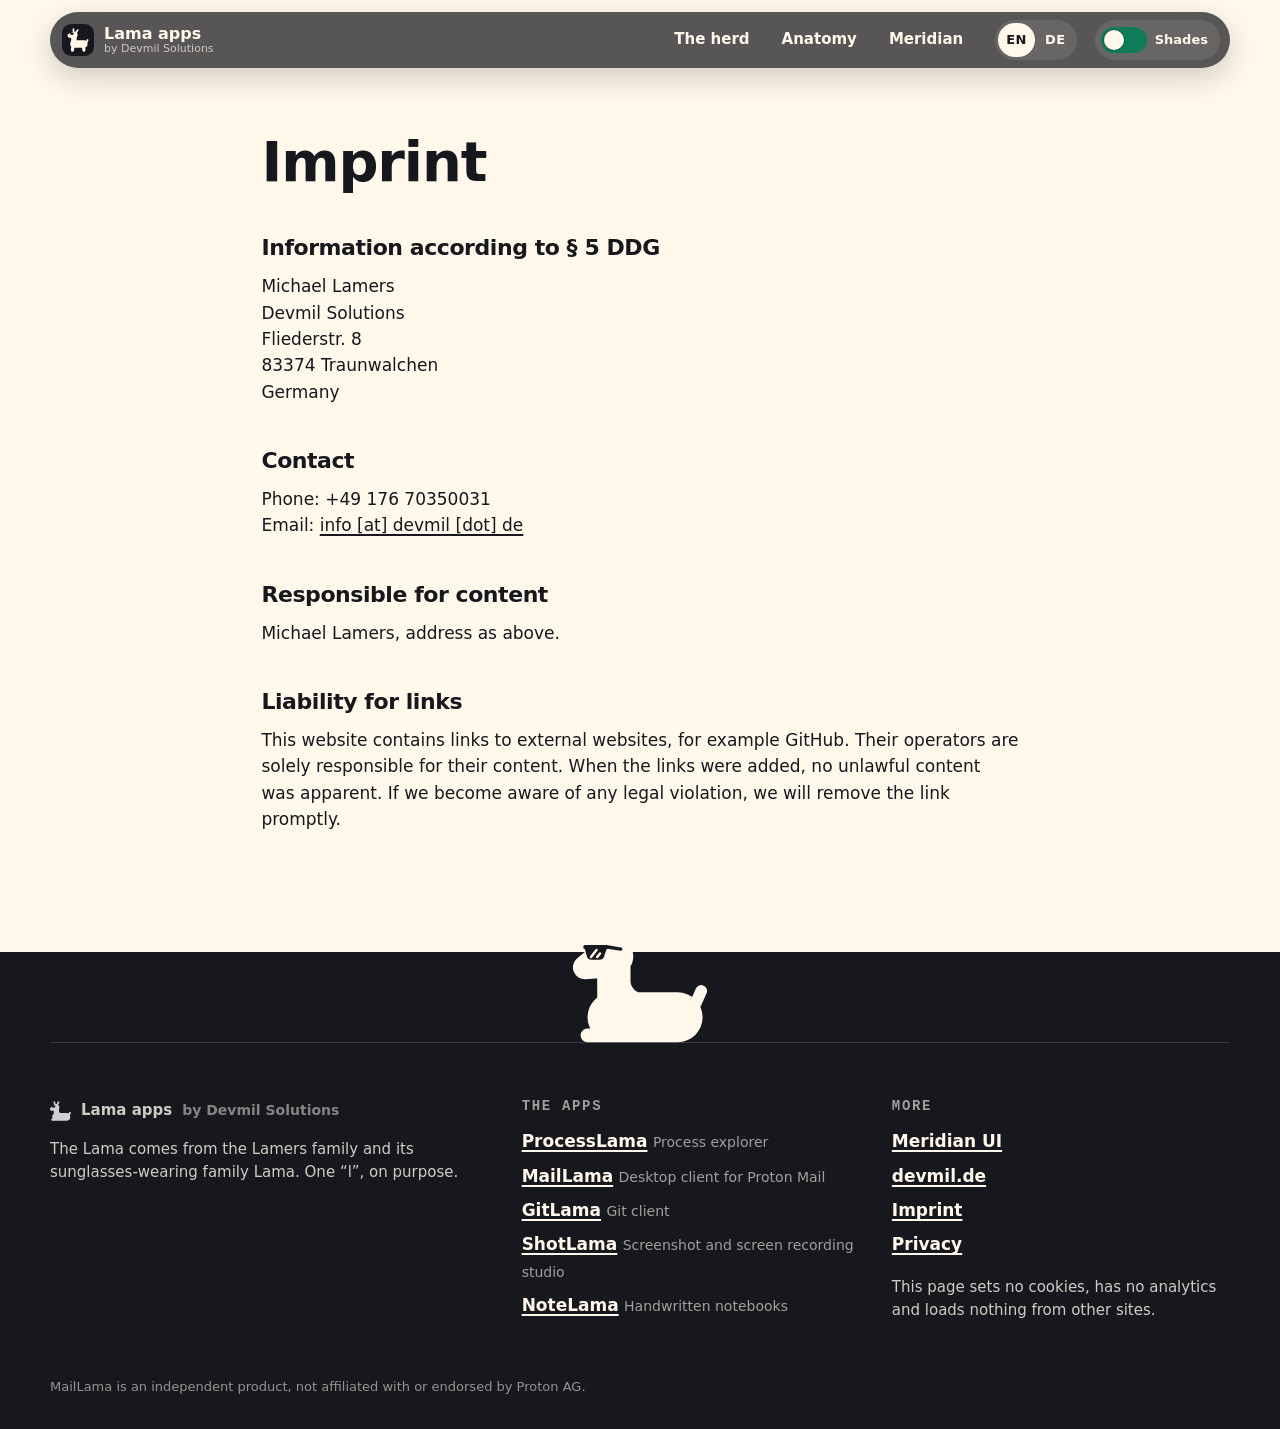
==== webfront/imprint.html @ fd421339 "Sync website from Forgejo Mirrored from ac1067d65f841a29195a8a359e48487f54f08b4a." ====
<!doctype html>
<html lang="en" data-assets="assets/637ff2e9ffa9/">
<head>
  <meta charset="utf-8">
  <meta name="viewport" content="width=device-width, initial-scale=1">
  <title>Imprint · The Lama apps</title>
  <meta name="description" content="Imprint of the Lama apps family page by Devmil Solutions.">
  <meta name="color-scheme" content="light dark">
  <meta name="theme-color" content="#17171E">
  <link rel="canonical" href="https://devmil.de/lama-apps/imprint.html">
  <link rel="alternate" hreflang="en" href="https://devmil.de/lama-apps/imprint.html">
  <link rel="alternate" hreflang="de" href="https://devmil.de/lama-apps/de/imprint.html">
  <link rel="icon" type="image/svg+xml" href="favicon.9982ad21af0a.svg">
  <link rel="stylesheet" href="style.66a82630e5cc.css">
  <script>document.documentElement.dataset.theme = matchMedia("(prefers-color-scheme: dark)").matches ? "dark" : "light";</script>
</head>
<body class="legal-page">
  <a class="skip" href="#main">Skip to content</a>

  <header class="site-header">
    <a class="wordmark" href="./" aria-label="The Lama apps, home page">
      <img src="favicon.9982ad21af0a.svg" width="32" height="32" alt="">
      <span><b>Lama apps</b><small>by Devmil Solutions</small></span>
    </a>
    <nav aria-label="Main">
      <a href="./#apps">The herd</a>
      <a href="./#build">Anatomy</a>
      <a href="./#meridian">Meridian</a>
    </nav>
    <div class="lang-switch" role="group" aria-label="Language"><a href="imprint.html" hreflang="en" lang="en" data-lang="en" aria-current="page">EN</a><a href="de/imprint.html" hreflang="de" lang="de" data-lang="de">DE</a></div>
    <button type="button" class="theme-toggle" data-theme-toggle aria-pressed="false" aria-label="Dark appearance">
      <span class="tt-track" aria-hidden="true"><span class="tt-thumb"></span></span>
      <span class="tt-label" aria-hidden="true">Shades</span>
    </button>
  </header>


  <main id="main" class="legal">
    <article class="legal-body">
      <h1>Imprint</h1>

      <h2>Information according to § 5 DDG</h2>
      <address>
        Michael Lamers<br>
        Devmil Solutions<br>
        Fliederstr. 8<br>
        83374 Traunwalchen<br>
        Germany
      </address>

      <h2>Contact</h2>
      <p>Phone: +49 176 70350031<br>
        Email: <span class="contact-email" data-user="info" data-domain="devmil" data-tld="de">info [at] devmil [dot] de</span></p>

      <h2>Responsible for content</h2>
      <p>Michael Lamers, address as above.</p>

      <h2>Liability for links</h2>
      <p>This website contains links to external websites, for example GitHub. Their operators are solely responsible for their content. When the links were added, no unlawful content was apparent. If we become aware of any legal violation, we will remove the link promptly.</p>
    </article>
  </main>

  <footer class="site-footer">
    <div class="footer-pasture" aria-hidden="true">
      <img class="footer-lama" src="assets/637ff2e9ffa9/lama/lama-resting.svg" width="160" height="160" alt="">
      <span class="zz"><i>z</i><i>z</i><i>z</i></span>
    </div>
    <div class="footer-grid">
      <div>
        <p class="footer-brand"><img src="assets/637ff2e9ffa9/lama/lama-signature.svg" width="21" height="20" alt=""> <span class="footer-name">Lama apps</span> <span>by Devmil Solutions</span></p>
        <p>The Lama comes from the Lamers family and its sunglasses-wearing family Lama. One “l”, on purpose.</p>
        
      </div>
      <div>
        <h2>The apps</h2>
        <ul class="footer-apps"><li><a href="https://devmil.de/processlama/">ProcessLama</a> <span>Process explorer</span></li><li><a href="https://devmil.de/maillama/">MailLama</a> <span>Desktop client for Proton Mail</span></li><li><a href="https://devmil.de/gitlama/">GitLama</a> <span>Git client</span></li><li><a href="https://devmil.de/shotlama/">ShotLama</a> <span>Screenshot and screen recording studio</span></li><li><a href="https://devmil.de/notelama/">NoteLama</a> <span>Handwritten notebooks</span></li></ul>
      </div>
      <div>
        <h2>More</h2>
        <ul class="footer-links">
          <li><a href="https://devmil.de/meridian_ui/">Meridian UI</a></li>
          <li><a href="https://devmil.de/">devmil.de</a></li>
          <li><a href="imprint.html">Imprint</a></li>
          <li><a href="privacy.html">Privacy</a></li>
        </ul>
        <p class="footer-privacy">This page sets no cookies, has no analytics and loads nothing from other sites.</p>
      </div>
    </div>
    <p class="footer-fine">MailLama is an independent product, not affiliated with or endorsed by Proton AG.</p>
  </footer>


  <script src="site.f02fa9607a53.js" defer></script>
</body>
</html>
---- webfront/style.66a82630e5cc.css ----
/* The Lama apps: family landing page. Plain CSS, no build step beyond
   scripts/build_website.py, which only renames this file by its digest. */

:root {
  --graphite: #17171E;
  --ivory: #FFF8EB;
  --page: #FFF8EB;
  --page-alt: #F4EBDA;
  --card: #FFFFFF;
  --ink: #17171E;
  --ink-muted: #55535E;
  --line: rgba(23, 23, 30, 0.12);
  --focus: #056CB3;
  --font: ui-rounded, "SF Pro Rounded", "Nunito", system-ui, -apple-system, "Segoe UI", Cantarell, "Noto Sans", sans-serif;
  --mono: ui-monospace, "SF Mono", "JetBrains Mono", Menlo, Consolas, monospace;
  --ease: cubic-bezier(0.2, 0, 0, 1);
  --spring: cubic-bezier(0.34, 1.56, 0.64, 1);
  --radius: 28px;
  --wrap: 1180px;
  color-scheme: light;
}

[data-theme="dark"] {
  --page: #121218;
  --page-alt: #17171E;
  --card: #1D1D26;
  --ink: #FFF8EB;
  --ink-muted: #B9B4AA;
  --line: rgba(255, 248, 235, 0.12);
  --focus: #5BB1FE;
  color-scheme: dark;
}

*, *::before, *::after { box-sizing: border-box; }
html { scroll-behavior: smooth; -webkit-text-size-adjust: 100%; }
body {
  margin: 0;
  font-family: var(--font);
  font-size: 17px;
  line-height: 1.55;
  color: var(--ink);
  background: var(--page);
  transition: background-color 500ms var(--ease), color 500ms var(--ease);
  overflow-x: hidden;
}
img, svg { display: block; max-width: 100%; }
a { color: inherit; }
button { font: inherit; color: inherit; }
h1, h2, h3 { line-height: 1.08; letter-spacing: -0.02em; margin: 0; }
p { margin: 0 0 1em; }
:focus-visible { outline: 3px solid var(--focus); outline-offset: 3px; border-radius: 8px; }

.skip {
  position: absolute; left: 12px; top: -60px; z-index: 100;
  padding: 10px 16px; border-radius: 999px; background: var(--graphite); color: var(--ivory);
}
.skip:focus { top: 12px; }

/* Buttons ---------------------------------------------------------------- */
.button {
  display: inline-flex; align-items: center; gap: 8px;
  min-height: 48px; padding: 0 22px; border-radius: 999px;
  font-weight: 700; text-decoration: none; cursor: pointer;
  border: 2px solid transparent;
  transition: transform 200ms var(--spring), background-color 200ms var(--ease), box-shadow 200ms var(--ease);
}
.button:hover { transform: translateY(-2px) rotate(-1deg); }
.button:active { transform: translateY(1px) scale(0.98); }
.button.primary { background: var(--graphite); color: var(--ivory); box-shadow: 0 6px 0 rgba(0, 0, 0, 0.25); }
.button.ghost { border-color: currentColor; background: transparent; }
[data-theme="dark"] .button.primary { background: var(--ivory); color: var(--graphite); }

.eyebrow {
  font-family: var(--mono); font-size: 13px; letter-spacing: 0.12em; text-transform: uppercase;
  color: var(--ink-muted); margin-bottom: 14px;
}

/* Header ----------------------------------------------------------------- */
.site-header {
  position: fixed; top: 12px; left: 50%; z-index: 50;
  transform: translateX(-50%);
  width: min(calc(100% - 24px), var(--wrap));
  display: flex; align-items: center; gap: 18px;
  padding: 8px 10px 8px 12px; border-radius: 999px;
  background: rgba(23, 23, 30, 0.72); color: var(--ivory);
  backdrop-filter: blur(14px) saturate(1.4); -webkit-backdrop-filter: blur(14px) saturate(1.4);
  box-shadow: 0 10px 30px rgba(0, 0, 0, 0.18);
}
.wordmark { display: flex; align-items: center; gap: 10px; text-decoration: none; }
.wordmark img { width: 32px; height: 32px; border-radius: 9px; transition: transform 400ms var(--spring); }
.wordmark:hover img { transform: rotate(-12deg) scale(1.1); }
.wordmark span { display: grid; line-height: 1.1; }
.wordmark b { font-size: 16px; }
.wordmark small { font-size: 11px; opacity: 0.7; }
.site-header nav { display: flex; gap: 4px; margin-left: auto; }
.site-header nav a {
  padding: 8px 14px; border-radius: 999px; text-decoration: none; font-weight: 600; font-size: 15px;
  transition: background-color 200ms var(--ease);
}
.site-header nav a:hover { background: rgba(255, 248, 235, 0.12); }

.theme-toggle {
  display: inline-flex; align-items: center; gap: 8px;
  min-height: 40px; padding: 0 12px 0 6px; border: 0; border-radius: 999px;
  background: rgba(255, 248, 235, 0.1); color: var(--ivory); cursor: pointer;
}
.tt-track { position: relative; width: 46px; height: 26px; border-radius: 999px; background: #0E7C59; transition: background-color 400ms var(--ease); }
.tt-thumb {
  position: absolute; top: 3px; left: 3px; width: 20px; height: 20px; border-radius: 50%;
  background: var(--ivory); box-shadow: 0 0 0 1px rgba(0, 0, 0, 0.2);
  transition: transform 400ms var(--spring), background-color 400ms var(--ease), box-shadow 400ms var(--ease);
}
.tt-label { font-size: 13px; font-weight: 700; }

.lang-switch {
  display: inline-flex; gap: 2px; padding: 3px; border-radius: 999px;
  background: rgba(255, 248, 235, 0.1);
}
.lang-switch[hidden] { display: none; }
.lang-switch a, .lang-switch button {
  display: inline-grid; place-items: center; min-width: 36px; min-height: 34px; padding: 0 8px;
  border: 0; border-radius: 999px; background: transparent; color: var(--ivory);
  font-size: 13px; font-weight: 700; letter-spacing: 0.04em; text-decoration: none; cursor: pointer;
  transition: background-color 200ms var(--ease), color 200ms var(--ease);
}
.lang-switch a:hover, .lang-switch button:hover { background: rgba(255, 248, 235, 0.14); }
.lang-switch [aria-pressed="true"], .lang-switch [aria-current="page"] { background: var(--ivory); color: var(--graphite); }
[data-theme="dark"] .tt-track { background: #3A3A46; }
[data-theme="dark"] .tt-thumb { transform: translateX(20px); }

/* Hero: a Lama on a terminal ------------------------------------------------ */
.hero {
  --hl: #24C27D;
  --hw: clamp(56px, 7.4vw, 92px);
  position: relative; isolation: isolate; overflow: hidden;
  min-height: clamp(700px, 100svh, 940px);
  display: flex; flex-direction: column;
  background: #0E0E14; color: var(--ivory);
}
.hero-grid {
  position: absolute; inset: 0; z-index: -1;
  background-image:
    radial-gradient(rgba(255, 248, 235, 0.13) 1px, transparent 1.2px),
    linear-gradient(rgba(255, 248, 235, 0.045) 1px, transparent 1px),
    linear-gradient(90deg, rgba(255, 248, 235, 0.045) 1px, transparent 1px);
  background-size: 24px 24px, 120px 120px, 120px 120px;
  background-position: 12px 12px, 0 0, 0 0;
  -webkit-mask-image: radial-gradient(120% 90% at 60% 30%, #000 40%, transparent 100%);
  mask-image: radial-gradient(120% 90% at 60% 30%, #000 40%, transparent 100%);
}
.hero-glow {
  position: absolute; right: 6%; top: 18%; width: 46vw; max-width: 640px; aspect-ratio: 1; border-radius: 50%;
  background: #24C27D; opacity: 0.16; filter: blur(90px);
  animation: accent-glow 20s ease-in-out infinite;
}
@keyframes accent-glow {
  0%, 100% { background: #24C27D; }
  20% { background: #9B83FF; }
  40% { background: #5BB1FE; }
  60% { background: #E977BB; }
  80% { background: #5CC0CF; }
}

.hero-inner {
  position: relative; z-index: 3; flex: 1;
  width: min(calc(100% - 40px), var(--wrap)); margin: 0 auto;
  display: grid; grid-template-columns: minmax(0, 1fr) minmax(0, 1fr); align-items: end; gap: clamp(24px, 4vw, 64px);
  padding: 112px 0 36px;
}
.hero-copy { min-width: 0; align-self: center; }
.hero .eyebrow { color: rgba(255, 248, 235, 0.62); text-transform: none; letter-spacing: 0.02em; font-size: 14px; }
.prompt { color: var(--hl); }
.hero h1 { font-size: clamp(40px, 4.7vw, 68px); font-weight: 900; letter-spacing: -0.035em; text-wrap: balance; }
.hero h1 code {
  display: inline-block; margin-top: 0.12em; padding: 0.04em 0.28em 0.08em; border-radius: 0.18em;
  font-family: var(--mono); font-size: 0.62em; font-weight: 700; letter-spacing: -0.02em;
  color: var(--hl); background: rgba(36, 194, 125, 0.1); box-shadow: inset 0 0 0 1px rgba(36, 194, 125, 0.35);
}
.lead { font-size: clamp(18px, 1.5vw, 20px); max-width: 34em; margin-top: 22px; color: rgba(255, 248, 235, 0.82); }
.hero-actions { display: flex; flex-wrap: wrap; gap: 12px; margin-top: 28px; }
.hero .button.primary { background: var(--ivory); color: var(--graphite); box-shadow: 0 6px 0 rgba(0, 0, 0, 0.5); }
.hero .button.ghost { color: var(--ivory); border-color: rgba(255, 248, 235, 0.4); }

.hero-stage { --lw: clamp(150px, 16vw, 220px); position: relative; min-width: 0; padding-top: calc(var(--lw) * 0.92); }
.hero-lama { position: absolute; top: 0; right: 9%; z-index: 2; width: var(--lw); aspect-ratio: 1; transform-origin: 55% 92%; }
.hero-lama .pose,
.scene-lama .pose { position: absolute; inset: 0; width: 100%; height: 100%; user-select: none; -webkit-user-drag: none; transition: opacity 260ms var(--ease); }
.hero-lama .hello, .hero-lama.is-hello .proud,
.scene-lama .hello, .scene-lama.is-hello .proud { opacity: 0; }
.hero-lama.is-hello .hello, .scene-lama.is-hello .hello { opacity: 1; }

.terminal {
  position: relative; border-radius: 14px; overflow: hidden;
  background: #08080C; border: 1px solid rgba(255, 248, 235, 0.14);
  box-shadow: 0 30px 80px -30px rgba(0, 0, 0, 0.9), 0 0 0 6px rgba(255, 248, 235, 0.03);
}
.t-bar { display: flex; align-items: center; gap: 12px; height: 34px; padding: 0 12px; background: #15151C; border-bottom: 1px solid rgba(255, 248, 235, 0.08); }
.t-dots { display: flex; gap: 6px; }
.t-dots i { width: 10px; height: 10px; border-radius: 50%; background: rgba(255, 248, 235, 0.18); }
.t-dots i:first-child { background: #E5484D; }
.t-dots i:nth-child(2) { background: #F0B429; }
.t-dots i:nth-child(3) { background: #24C27D; }
.t-title { flex: 1; text-align: center; margin-right: 46px; font-family: var(--mono); font-size: 12px; color: rgba(255, 248, 235, 0.5); }
.t-body {
  margin: 0; padding: 14px 16px 16px; overflow-x: auto;
  font-family: var(--mono); font-size: 13px; line-height: 1.75; color: rgba(255, 248, 235, 0.88);
}
.t-line { display: block; white-space: pre; border-radius: 4px; }
.t-head { color: rgba(255, 248, 235, 0.42); }
.t-prompt { color: var(--hl); font-weight: 700; }
.t-row { text-decoration: none; margin: 0 -6px; padding: 0 6px; transition: background-color 150ms var(--ease); }
.t-row:hover, .t-row:focus-visible { background: color-mix(in srgb, var(--accent-dark) 16%, transparent); outline-offset: 0; }
.t-name { color: var(--accent-dark); font-weight: 700; }
.t-plat { color: rgba(255, 248, 235, 0.55); }
.t-sum { color: rgba(255, 248, 235, 0.5); margin-top: 6px; }
.t-status { font-style: normal; }
.t-status.is-beta { color: #24C27D; }
.t-status.is-preview { color: #9B83FF; }
.t-status.is-in-development { color: #F0B429; }
.t-caret { display: inline-block; width: 0.6em; height: 1.1em; vertical-align: -0.2em; background: var(--ivory); animation: caret 1s steps(1) infinite; }
@keyframes caret { 50% { opacity: 0; } }
html.js .terminal.is-typing .t-line:not(.is-typed) { visibility: hidden; }

.baseline { position: relative; z-index: 3; width: min(calc(100% - 40px), var(--wrap)); margin: 0 auto; padding: 8px 0 26px; }
.ruler {
  position: absolute; left: 0; right: 0; top: calc(8px + var(--hw) * 0.92); height: 9px;
  border-top: 1px solid rgba(255, 248, 235, 0.35);
  background: repeating-linear-gradient(90deg, rgba(255, 248, 235, 0.35) 0 1px, transparent 1px 24px),
              repeating-linear-gradient(90deg, rgba(255, 248, 235, 0.35) 0 1px, transparent 1px 120px);
  background-size: auto 4px, auto 9px; background-repeat: repeat-x;
}
.herd { position: relative; z-index: 1; display: flex; justify-content: space-between; padding: 0 clamp(0px, 4vw, 60px); }
.herd-lama { position: relative; display: grid; justify-items: center; gap: 12px; width: var(--hw); text-decoration: none; }
.herd-body { position: relative; display: block; width: 100%; aspect-ratio: 1; transform-origin: 55% 92%; }
.herd-body img { position: absolute; inset: 0; width: 100%; height: 100%; transition: opacity 180ms var(--ease); }
.herd-hello { opacity: 0; }
.herd-lama:hover .herd-hello, .herd-lama:focus-visible .herd-hello, .herd-lama.is-grazing .herd-hello { opacity: 1; }
.herd-lama:hover .herd-proud, .herd-lama:focus-visible .herd-proud, .herd-lama.is-grazing .herd-proud { opacity: 0; }
.herd-lama:hover .herd-body { animation: hop 520ms var(--ease); }
.herd-name {
  font-family: var(--mono); font-size: 12px; white-space: nowrap; color: rgba(255, 248, 235, 0.55);
  transition: color 160ms var(--ease);
}
.herd-name::before { content: "./"; opacity: 0.5; }
.herd-lama:hover .herd-name, .herd-lama:focus-visible .herd-name { color: var(--accent-dark); }
@keyframes hop {
  0%, 100% { transform: none; }
  20% { transform: scale(1.04, 0.94); }
  50% { transform: translateY(-22%) scale(0.97, 1.04); }
  80% { transform: scale(1.03, 0.97); }
}

/* Status ticker ------------------------------------------------------------ */
.parade { overflow: hidden; background: #08080C; color: var(--ivory); padding: 10px 0; border-top: 1px solid rgba(255, 248, 235, 0.1); border-bottom: 1px solid rgba(255, 248, 235, 0.1); }
.parade-track { display: flex; width: max-content; animation: parade 60s linear infinite; }
.parade:hover .parade-track { animation-play-state: paused; }
.parade-run { display: flex; }
.parade-item { display: flex; align-items: center; gap: 10px; padding: 0 28px; font-family: var(--mono); font-size: 14px; border-right: 1px solid rgba(255, 248, 235, 0.08); }
.parade-item img { width: 34px; height: 34px; transform-origin: 55% 92%; animation: hop 900ms var(--ease) infinite; animation-delay: calc(var(--i) * -180ms); }
.parade-item b { color: var(--accent-dark); }
.parade-item i { font-style: normal; font-size: 12px; padding: 1px 8px; border-radius: 999px; background: rgba(255, 248, 235, 0.06); }
@keyframes parade { to { transform: translateX(-50%); } }

/* Sections --------------------------------------------------------------- */
.section { width: min(calc(100% - 40px), var(--wrap)); margin: 0 auto; padding: 120px 0 40px; }
.section-head { max-width: 760px; margin-bottom: 64px; }
.section-head h2 { font-size: clamp(40px, 5.4vw, 72px); font-weight: 900; letter-spacing: -0.035em; margin-bottom: 20px; }
.section-head h2 span { color: var(--ink-muted); }
.section-head p { font-size: 19px; color: var(--ink-muted); }

html.js .reveal { opacity: 0; transform: translateY(28px); transition: opacity 700ms var(--ease), transform 700ms var(--ease); }
html.js .reveal.is-in { opacity: 1; transform: none; }

/* Apps ------------------------------------------------------------------- */
.app {
  display: grid; grid-template-columns: minmax(0, 1.1fr) minmax(0, 1fr); gap: clamp(28px, 5vw, 72px);
  align-items: center; margin-bottom: 120px;
}
.app.is-flipped .app-figure { order: 2; }
.app-figure { margin: 0; min-width: 0; }
.app-figure figcaption {
  display: flex; flex-wrap: wrap; align-items: center; justify-content: space-between; gap: 12px;
  margin-top: 14px; font-size: 15px; color: var(--ink-muted);
}

.stage {
  position: relative; overflow: hidden; isolation: isolate;
  aspect-ratio: 4 / 3; container-type: inline-size;
  border-radius: var(--radius); background: var(--ground);
  box-shadow: 0 2px 0 rgba(255, 255, 255, 0.06) inset, 0 24px 60px -24px var(--ground);
  --floor: 16cqw; --lw: 28cqw; --lx: 36cqw;
}
.stage::before {
  content: ""; position: absolute; inset: 0; z-index: -1; opacity: 0.4;
  background: radial-gradient(60% 60% at 50% 40%, var(--accent) 0%, transparent 70%);
}
.scene-lama {
  position: absolute; z-index: 3; width: var(--lw); aspect-ratio: 1;
  left: var(--lx); bottom: calc(var(--floor) - var(--lw) * 0.08);
  transform-origin: 55% 92%;
}

.app-copy { min-width: 0; }
.app-head { display: flex; align-items: center; gap: 16px; margin-bottom: 18px; }
.app-tile { width: 72px; height: 72px; border-radius: 18px; box-shadow: 0 10px 24px -10px var(--accent); transition: transform 400ms var(--spring); }
.app:hover .app-tile { transform: rotate(-8deg) scale(1.06); }
.app-job { margin: 0; font-size: 14px; font-weight: 700; color: var(--accent); }
[data-theme="dark"] .app-job { color: var(--accent-dark); }
.app-head h3 { font-size: clamp(32px, 3.4vw, 44px); font-weight: 900; letter-spacing: -0.03em; }
.status {
  margin-left: auto; align-self: flex-start; white-space: nowrap;
  padding: 4px 12px; border-radius: 999px; font-size: 13px; font-weight: 700;
  background: var(--page-alt); border: 1.5px solid var(--line);
}
.status.is-beta::before, .status.is-dev::before {
  content: ""; display: inline-block; width: 8px; height: 8px; margin-right: 6px; border-radius: 50%;
  background: #16A34A; vertical-align: 1px; animation: breathe 2s ease-in-out infinite;
}
.status.is-dev::before { background: #D97706; }
@keyframes breathe { 50% { opacity: 0.35; transform: scale(0.75); } }
.app-tagline { font-size: clamp(22px, 2.2vw, 28px); font-weight: 800; line-height: 1.2; letter-spacing: -0.015em; }
.app-summary { color: var(--ink-muted); }
.app-features { list-style: none; padding: 0; margin: 0 0 18px; display: grid; gap: 8px; }
.app-features li { position: relative; padding-left: 30px; }
.app-features li::before {
  content: ""; position: absolute; left: 0; top: 0.3em; width: 18px; height: 18px; border-radius: 6px;
  background: var(--accent) url("data:image/svg+xml,%3Csvg xmlns='http://www.w3.org/2000/svg' viewBox='0 0 18 18'%3E%3Cpath d='M5 9.5l2.6 2.5L13 6.5' fill='none' stroke='%23FFF8EB' stroke-width='2.2' stroke-linecap='round' stroke-linejoin='round'/%3E%3C/svg%3E") center / 18px no-repeat;
}
.app-platforms { list-style: none; padding: 0; margin: 0 0 26px; display: flex; flex-wrap: wrap; gap: 6px; }
.app-platforms li { padding: 3px 12px; border-radius: 999px; font-size: 13px; font-weight: 600; border: 1.5px dashed var(--line); color: var(--ink-muted); }
.app-link { background: var(--ground); color: var(--ivory); box-shadow: 0 6px 0 color-mix(in srgb, var(--ground) 60%, #000); }
[data-theme="dark"] .app-link { box-shadow: 0 0 0 2px var(--accent-dark), 0 6px 0 #000; }

.scene-action {
  display: inline-flex; align-items: center; gap: 10px; min-height: 44px; padding: 0 18px 0 8px;
  border: 0; border-radius: 999px; cursor: pointer; font-weight: 700;
  background: var(--ground); color: var(--ivory);
}
.shutter { width: 28px; height: 28px; border-radius: 50%; border: 3px solid var(--ivory); background: var(--accent-dark); transition: transform 160ms var(--spring); }
.scene-action:active .shutter { transform: scale(0.8); }

/* ProcessLama scene --------------------------------------------------------- */
.scene-mimameidr::after {
  content: ""; position: absolute; inset: 0; z-index: -1; opacity: 0.18;
  background-image: linear-gradient(var(--accent-dark) 1px, transparent 1px), linear-gradient(90deg, var(--accent-dark) 1px, transparent 1px);
  background-size: 8cqw 8cqw;
}
.pl-line { position: absolute; left: 0; right: 0; bottom: calc(var(--floor) - 0.3cqw); height: 0.6cqw; border-radius: 1cqw; background: var(--accent-dark); opacity: 0.85; }
.pl-beats { position: absolute; inset: 0; z-index: 2; pointer-events: none; }
.pl-beat { position: absolute; left: 0; bottom: calc(var(--floor) - 4cqw); width: 12cqw; height: 8cqw; }
.pl-beat svg { width: 100%; height: 100%; overflow: visible; }
.pl-beat path { fill: none; stroke: var(--prop); stroke-width: 1.6; stroke-linejoin: round; stroke-linecap: round; filter: drop-shadow(0 0 3px var(--accent-dark)); }
.pl-monitor {
  position: absolute; top: 4cqw; right: 4cqw; width: 40cqw; padding: 2cqw 2.4cqw;
  border-radius: 2.4cqw; background: rgba(0, 0, 0, 0.28); color: var(--ivory);
  font-family: var(--mono); font-size: 2.3cqw; line-height: 1.5;
}
.pl-live { display: flex; align-items: center; gap: 1cqw; font-weight: 700; color: var(--accent-dark); margin-bottom: 0.6cqw; }
.pl-live i { width: 1.4cqw; height: 1.4cqw; border-radius: 50%; background: var(--accent-dark); animation: breathe 1.6s ease-in-out infinite; }
.pl-top { list-style: none; margin: 0; padding: 0; }
.pl-top li { display: flex; justify-content: space-between; gap: 2cqw; padding: 0 1cqw; border-radius: 0.8cqw; background: color-mix(in srgb, var(--accent-dark) calc(var(--heat, 0) * 1%), transparent); transition: background-color 400ms var(--ease); }

/* MailLama scene ------------------------------------------------------------ */
.scene-crossproton { --floor: 14cqw; --lw: 26cqw; --lx: 60cqw; }
.scene-crossproton::after { content: ""; position: absolute; left: 0; right: 0; bottom: 0; height: var(--floor); background: rgba(0, 0, 0, 0.16); z-index: -1; }
.ml-envelope { position: absolute; left: 6cqw; bottom: var(--floor); width: 32cqw; overflow: visible; z-index: 4; transform-origin: 50% 100%; }
.ml-back { fill: color-mix(in srgb, var(--prop) 70%, var(--ground)); }
.ml-front { fill: var(--prop); }
.ml-flap { fill: none; stroke: var(--prop); stroke-width: 4; stroke-linejoin: round; stroke-linecap: round; }
.ml-letters { position: absolute; inset: 0; z-index: 3; pointer-events: none; }
.ml-letter { position: absolute; left: 0; top: 0; width: 8cqw; height: 5.6cqw; }
.ml-letter svg { width: 100%; height: 100%; overflow: visible; }
.ml-count { position: absolute; top: 4cqw; left: 4cqw; display: flex; gap: 1.6cqw; font-size: 2.4cqw; font-weight: 700; color: var(--ivory); }
.ml-count > span { padding: 0.8cqw 2cqw; border-radius: 99px; background: rgba(0, 0, 0, 0.22); }
.ml-count b { font-family: var(--mono); color: #F0EF52; }
.ml-gulp { animation: gulp 380ms var(--spring); }
@keyframes gulp { 40% { transform: scale(1.08, 0.9); } }

/* GitLama scene ------------------------------------------------------------- */
.scene-northspline { --floor: 22cqw; }
.gl-trunk { position: absolute; left: 0; right: 0; bottom: calc(var(--floor) - 0.6cqw); height: 1.2cqw; border-radius: 1cqw; background: var(--accent-dark); }
.gl-branch {
  position: absolute; left: 0; right: 0; bottom: calc(var(--floor) - 12cqw); height: 0.8cqw; border-radius: 1cqw;
  background: repeating-linear-gradient(90deg, #E977BB 0 3cqw, transparent 3cqw 4.5cqw); opacity: 0.8;
}
.gl-commits { position: absolute; inset: 0; z-index: 2; pointer-events: none; }
.gl-commit {
  position: absolute; left: 0; bottom: calc(var(--floor) - 2.5cqw); width: 5cqw; height: 5cqw; border-radius: 50%;
  background: var(--ground); border: 1.1cqw solid var(--accent-dark);
}
.gl-commit.is-merge { background: var(--prop); box-shadow: 0 0 0 0.8cqw var(--ground), 0 0 0 1.6cqw #E977BB; }
.gl-commit.is-branch { bottom: calc(var(--floor) - 14cqw); border-color: #E977BB; }
.gl-log {
  position: absolute; top: 4cqw; left: 4cqw; right: 4cqw; display: flex; flex-direction: column; gap: 0.6cqw;
  font-family: var(--mono); font-size: 2.4cqw; color: var(--ivory);
}
.gl-head { align-self: flex-start; padding: 0.4cqw 1.6cqw; border-radius: 99px; background: var(--accent-dark); color: var(--ground); font-weight: 700; }
.gl-msg { opacity: 0.92; white-space: nowrap; overflow: hidden; text-overflow: ellipsis; }
.gl-sha { color: #E977BB; }
.gl-msg.is-new { animation: pop-in 360ms var(--spring); }
@keyframes pop-in { from { transform: translateY(40%); opacity: 0; } }

/* ShotLama scene ------------------------------------------------------------ */
.scene-shotlama { --floor: 12cqw; --lw: 34cqw; --lx: 31cqw; }
.sl-corners { position: absolute; left: 22cqw; top: 6cqw; width: 52cqw; height: 62cqw; z-index: 4; overflow: visible; }
.sl-corners path { fill: none; stroke: var(--prop); stroke-width: 1.4cqw; stroke-linecap: round; vector-effect: non-scaling-stroke; }
.sl-dim { position: absolute; inset: 0; z-index: 5; background: rgba(0, 0, 0, 0.34); opacity: 0; transition: opacity 160ms var(--ease); pointer-events: none;
  clip-path: polygon(evenodd, 0 0, 100% 0, 100% 100%, 0 100%, 0 0, 23.4% 10.4%, 23.4% 88.3%, 72.6% 88.3%, 72.6% 10.4%, 23.4% 10.4%);
}
.stage.is-capturing .sl-dim { opacity: 1; }
.stage.is-capturing .sl-corners { animation: corners-in 300ms var(--spring); }
@keyframes corners-in { from { transform: scale(1.08); } }
.sl-flash { position: absolute; inset: 0; z-index: 6; background: #fff; opacity: 0; pointer-events: none; }
.sl-cards { position: absolute; right: 2.5cqw; bottom: 2.5cqw; z-index: 7; display: flex; flex-direction: column; gap: 1.6cqw; align-items: flex-end; }
.sl-card {
  position: relative; width: 22cqw; aspect-ratio: 4 / 3; overflow: hidden; cursor: pointer;
  border-radius: 1.6cqw; border: 0.5cqw solid var(--ivory);
  box-shadow: 0 1.2cqw 3cqw rgba(0, 0, 0, 0.45); background: var(--ground);
}
.sl-shot { position: absolute; left: 0; top: 0; width: 100cqw; height: 75cqw; transform-origin: 0 0; background: var(--ground); pointer-events: none; }

/* NoteLama scene ------------------------------------------------------------ */
.scene-nibluma { --floor: 25cqw; --lw: 24cqw; --lx: 36.8cqw; }
.nl-book { position: absolute; left: 0; bottom: 0; width: 100%; height: 100%; z-index: 2; overflow: visible; }
.nl-cover { fill: var(--accent-dark); opacity: 0.9; }
.nl-page { fill: #FBF7EE; }
.nl-left { fill: #F6F0E2; }
.nl-turn { fill: #FFFDF6; opacity: 0; transform-box: view-box; transform-origin: 0 0; filter: drop-shadow(0 -2px 3px rgba(0, 0, 0, 0.18)); }
.nl-rules path { fill: none; stroke: #9CC7D1; stroke-width: 0.8; opacity: 0.8; }
.nl-ink path { fill: none; stroke: #22314F; stroke-width: 2.1; stroke-linecap: round; stroke-linejoin: round; }
.nl-pen { fill: var(--graphite); transition: opacity 300ms var(--ease); }
.nl-pen rect { fill: var(--accent); }
.scene-nibluma .scene-lama { z-index: 3; }

/* Anatomy ------------------------------------------------------------------- */
.build-grid { display: grid; grid-template-columns: minmax(0, 0.9fr) minmax(0, 1.1fr); gap: clamp(28px, 5vw, 80px); align-items: center; }
.build-copy h2 { font-size: clamp(40px, 5.4vw, 72px); font-weight: 900; letter-spacing: -0.035em; margin-bottom: 20px; }
.build-copy > p { font-size: 19px; color: var(--ink-muted); }
.build-steps { list-style: none; counter-reset: step; padding: 0; margin: 28px 0; display: grid; gap: 12px; }
.build-steps li {
  counter-increment: step; position: relative; padding: 14px 16px 14px 60px; border-radius: 18px;
  border: 2px solid var(--line); color: var(--ink-muted); transition: border-color 300ms var(--ease), background-color 300ms var(--ease), color 300ms var(--ease), transform 400ms var(--spring);
}
.build-steps li::before {
  content: counter(step); position: absolute; left: 14px; top: 13px; width: 32px; height: 32px; border-radius: 50%;
  display: grid; place-items: center; font-weight: 900; background: var(--page-alt);
}
.build-steps li b { color: var(--ink); }
.build-steps li.is-on { border-color: #E977BB; background: color-mix(in srgb, #E977BB 10%, transparent); color: var(--ink); transform: translateX(6px); }
.build-steps li.is-on::before { background: #E977BB; color: var(--graphite); }

.build-stage { min-width: 0; }
.build-paper {
  position: relative; aspect-ratio: 1; border-radius: var(--radius); overflow: hidden;
  background: #4D253F;
  background-image: linear-gradient(rgba(233, 119, 187, 0.12) 1px, transparent 1px), linear-gradient(90deg, rgba(233, 119, 187, 0.12) 1px, transparent 1px);
  background-size: 10% 10%;
}
.build-svg { width: 100%; height: 100%; }
.b-ring { fill: none; stroke: #E977BB; stroke-width: 0.6; stroke-dasharray: 100; stroke-dashoffset: 100; }
.b-dot { fill: #E977BB; opacity: 0; }
.b-part { fill: var(--ivory); opacity: 0; transform-box: fill-box; transform-origin: 50% 50%; transform: scale(0.4); }
.b-shades { opacity: 0; transform: translateY(-40px); }
.build-stage.is-step-1 .b-ring { stroke-dashoffset: 0; transition: stroke-dashoffset 700ms var(--ease) calc(var(--i) * 70ms); }
.build-stage.is-step-1 .b-dot { opacity: 1; transition: opacity 300ms var(--ease) calc(var(--i) * 70ms); }
.build-stage.is-step-2 .b-part { opacity: 1; transform: none; transition: opacity 400ms var(--ease) calc(var(--i) * 120ms), transform 600ms var(--spring) calc(var(--i) * 120ms); }
.build-stage.is-step-2 .b-ring, .build-stage.is-step-2 .b-dot { opacity: 0.35; }
.build-stage.is-step-3 .b-shades { opacity: 1; transform: none; transition: opacity 200ms var(--ease), transform 700ms cubic-bezier(0.5, 1.8, 0.6, 1); }
.build-stage.is-step-3 .b-ring, .build-stage.is-step-3 .b-dot { opacity: 0; transition: opacity 600ms var(--ease) 500ms; }
.build-stage.is-done .build-svg { animation: hop 700ms var(--ease) 2; }

.poses { display: grid; grid-template-columns: repeat(5, minmax(0, 1fr)); gap: 10px; margin-top: 14px; }
.poses figure { margin: 0; padding: 10px 6px 8px; border-radius: 18px; background: var(--graphite); color: var(--ivory); text-align: center; font-size: 12px; font-weight: 700; }
.poses img { width: 100%; height: auto; transition: transform 400ms var(--spring); }
.poses figure:hover img { transform: translateY(-8px) rotate(-6deg); }

/* Meridian ---------------------------------------------------------------- */
.studio { border-radius: 36px; padding: clamp(16px, 3vw, 32px); background: var(--page-alt); border: 2px solid var(--line); }
.studio-controls { display: flex; flex-wrap: wrap; gap: 12px; justify-content: space-between; margin-bottom: 22px; }
.chips { display: flex; flex-wrap: wrap; gap: 8px; }
.chip {
  display: inline-flex; align-items: center; gap: 8px; min-height: 44px; padding: 0 16px 0 10px;
  border-radius: 999px; border: 2px solid var(--line); background: var(--card); cursor: pointer; font-weight: 700; font-size: 15px;
  transition: transform 220ms var(--spring), border-color 200ms var(--ease), background-color 200ms var(--ease);
}
.chip img { width: 22px; height: 22px; border-radius: 6px; }
.chip:hover { transform: translateY(-2px); }
.chip[aria-pressed="true"] { border-color: var(--accent); background: var(--ground); color: var(--ivory); }
.segmented { display: inline-flex; padding: 4px; border-radius: 999px; background: var(--card); border: 2px solid var(--line); }
.segmented button { min-height: 36px; padding: 0 18px; border: 0; border-radius: 999px; background: none; cursor: pointer; font-weight: 700; }
.segmented button[aria-pressed="true"] { background: var(--graphite); color: var(--ivory); }
[data-theme="dark"] .segmented button[aria-pressed="true"] { background: var(--ivory); color: var(--graphite); }

.studio-body { display: grid; grid-template-columns: minmax(0, 1.6fr) minmax(0, 1fr); gap: 24px; align-items: start; }
.studio-note { grid-column: 1 / -1; font-size: 14px; color: var(--ink-muted); margin: 0; }

.mock {
  --m-row: 28px; --m-r: 7px; --m-rl: 10px;
  overflow: hidden; border-radius: 16px; background: var(--m-ground); color: var(--m-ink);
  font-family: -apple-system, BlinkMacSystemFont, "SF Pro Text", "Segoe UI Variable Text", "Segoe UI", Cantarell, "Noto Sans", sans-serif;
  font-size: 13px; line-height: 1.3; box-shadow: 0 30px 60px -30px rgba(0, 0, 0, 0.45), 0 0 0 1px var(--m-line-strong);
  transition: background-color 400ms var(--ease), color 400ms var(--ease);
}
.mock * { transition: background-color 400ms var(--ease), color 400ms var(--ease), border-color 400ms var(--ease), height 400ms var(--ease), border-radius 400ms var(--ease); }
.m-bar { display: flex; align-items: center; gap: 12px; height: 40px; padding: 0 12px; }
.m-dots { display: flex; gap: 6px; }
.m-dots i { width: 11px; height: 11px; border-radius: 50%; background: var(--m-line-strong); }
.m-title { font-weight: 600; }
.m-search { margin-left: auto; width: 34%; padding: 4px 10px; border-radius: var(--m-r); background: var(--m-pane); color: var(--m-ink-faint); border: 1px solid var(--m-line); }
.m-body { display: grid; grid-template-columns: 30% minmax(0, 1fr); gap: 8px; padding: 0 8px 8px 0; min-height: 330px; }
.m-side { position: relative; display: flex; flex-direction: column; gap: 2px; padding: 4px 8px 34px 10px; }
.m-heading { font-size: 11px; font-weight: 600; color: var(--m-ink-faint); text-transform: uppercase; letter-spacing: 0.04em; margin: 8px 0 2px 8px; }
.m-nav { display: flex; align-items: center; gap: 8px; height: var(--m-row); padding: 0 8px; border-radius: calc(var(--m-r) - 2px); color: var(--m-ink-muted); }
.m-nav i { width: 12px; height: 12px; border-radius: 3px; border: 1.5px solid currentColor; opacity: 0.8; }
.m-nav.is-active { background: var(--m-accent-soft); color: var(--m-accent-ink); font-weight: 600; }
.m-sig { position: absolute; left: 18px; bottom: 10px; width: 17px; height: 16px; color: var(--m-ink-faint); cursor: help; }
.m-sig svg { width: 17px; height: 16px; }
.mock:hover .m-sig { color: var(--m-ink-muted); }
.m-sig::after {
  content: ""; position: absolute; inset: -9px; border-radius: 50%; border: 2px solid var(--m-accent);
  animation: ping 2.4s ease-out infinite;
}
@keyframes ping { 0% { transform: scale(0.6); opacity: 1; } 70%, 100% { transform: scale(1.6); opacity: 0; } }
.m-island { padding: 14px; border-radius: var(--m-rl); background: var(--m-pane); box-shadow: 0 1px 2px rgba(0, 0, 0, 0.08); }
.m-island-head { display: flex; align-items: center; justify-content: space-between; gap: 10px; margin-bottom: 10px; }
.m-island-head small { display: block; font-size: 11px; color: var(--m-ink-faint); }
.m-island-head strong { font-size: 15px; font-weight: 600; }
.m-button { flex: none; padding: 6px 12px; border-radius: var(--m-r); background: var(--m-accent); color: var(--m-on-accent); font-weight: 600; }
.m-rows { display: grid; }
.m-row { display: flex; align-items: center; gap: 10px; height: var(--m-row); padding: 0 8px; border-radius: calc(var(--m-r) - 2px); border-bottom: 1px solid var(--m-line); }
.m-row:last-child { border-bottom: 0; }
.m-row b { font-weight: 500; flex: 1; min-width: 0; white-space: nowrap; overflow: hidden; text-overflow: ellipsis; }
.m-row span { color: var(--m-ink-muted); font-variant-numeric: tabular-nums; white-space: nowrap; }
.m-row i { width: 8px; height: 8px; border-radius: 50%; background: var(--m-success); flex: none; }
.m-row.is-selected { background: var(--m-accent); color: var(--m-on-accent); border-color: transparent; }
.m-row.is-selected span { color: var(--m-on-accent); opacity: 0.85; }
.m-row.is-selected i { background: var(--m-on-accent); }
.m-controls { display: flex; align-items: center; gap: 10px; margin-top: 14px; padding-top: 12px; border-top: 1px solid var(--m-line); }
.m-switch { position: relative; width: 30px; height: 18px; border-radius: 999px; background: var(--m-accent); }
.m-switch i { position: absolute; right: 2px; top: 2px; width: 14px; height: 14px; border-radius: 50%; background: var(--m-on-accent); }
.m-label { color: var(--m-ink-muted); }
.m-seg { margin-left: auto; display: inline-flex; padding: 2px; border-radius: var(--m-r); background: var(--m-ground); border: 1px solid var(--m-line); }
.m-seg b, .m-seg span { padding: 2px 10px; border-radius: calc(var(--m-r) - 2px); font-weight: 500; }
.m-seg b { background: var(--m-pane); color: var(--m-ink); box-shadow: 0 0 0 1px var(--m-line-strong); }
.m-seg span { color: var(--m-ink-muted); }

.studio-facts { margin: 0; display: grid; gap: 10px; }
.studio-facts div { padding: 12px 16px; border-radius: 18px; background: var(--card); border: 2px solid var(--line); }
.studio-facts dt { font-family: var(--mono); font-size: 12px; text-transform: uppercase; letter-spacing: 0.08em; color: var(--ink-muted); }
.studio-facts dd { margin: 2px 0 0; display: flex; align-items: center; gap: 10px; font-size: 19px; font-weight: 800; }
.swatch { width: 22px; height: 22px; border-radius: 7px; background: var(--m-accent, #056CB3); box-shadow: 0 0 0 2px var(--line); }
.studio-facts dd.is-new { animation: pop-in 320ms var(--spring); }

.principles { display: grid; grid-template-columns: repeat(3, minmax(0, 1fr)); gap: 18px; margin: 64px 0 40px; }
.principles article { padding: 24px; border-radius: 26px; background: var(--card); border: 2px solid var(--line); transition: transform 300ms var(--spring); }
.principles article:hover { transform: translateY(-6px) rotate(-0.6deg); }
.principles h3 { font-size: 21px; margin: 18px 0 8px; }
.principles p { color: var(--ink-muted); margin: 0; font-size: 16px; }
.p-art { position: relative; display: grid; place-items: center; width: 64px; height: 64px; border-radius: 18px; background: var(--page-alt); overflow: hidden; }
.p-islands i { position: absolute; width: 22px; height: 30px; border-radius: 6px; background: var(--card); box-shadow: 0 2px 4px rgba(0, 0, 0, 0.12); }
.p-islands i:first-child { left: 10px; }
.p-islands i:last-child { right: 10px; animation: float 3s ease-in-out infinite; }
@keyframes float { 50% { transform: translateY(-5px); } }
.p-accent i { width: 30px; height: 14px; border-radius: 99px; background: #056CB3; animation: accent-cycle 7.5s steps(1) infinite; }
@keyframes accent-cycle { 0% { background: #0E7C59; } 20% { background: #6D4AFF; } 40% { background: #056CB3; } 60% { background: #B8338F; } 80% { background: #0B6477; } }
.p-density { gap: 3px; align-content: center; }
.p-density i { display: block; width: 36px; height: 6px; border-radius: 3px; background: var(--ink-muted); opacity: 0.6; animation: density 3s ease-in-out infinite; }
@keyframes density { 50% { height: 11px; } }
.p-contrast { font-weight: 900; font-size: 26px; background: var(--graphite); color: var(--ivory); }
.p-motion i { width: 14px; height: 14px; border-radius: 50%; background: #E977BB; animation: bounce-x 1.6s var(--spring) infinite alternate; }
@keyframes bounce-x { from { transform: translateX(-16px); } to { transform: translateX(16px); } }
.p-lama { background: var(--graphite); }
.p-lama img { width: 34px; height: auto; filter: invert(1); opacity: 0.8; }

.facts { list-style: none; padding: 0; margin: 0 0 40px; display: grid; grid-template-columns: repeat(6, minmax(0, 1fr)); gap: 12px; }
.facts li { padding: 18px; border-radius: 22px; background: var(--graphite); color: var(--ivory); }
.facts b { display: block; font-size: clamp(28px, 3vw, 40px); font-weight: 900; letter-spacing: -0.03em; }
.facts span { font-size: 14px; opacity: 0.75; }
.meridian-cta { display: flex; flex-wrap: wrap; gap: 12px; }

/* Footer ------------------------------------------------------------------ */
.site-footer { margin-top: 100px; background: var(--graphite); color: var(--ivory); padding: 0 0 32px; }
.footer-pasture { position: relative; height: 90px; display: flex; justify-content: center; }
.footer-lama { position: absolute; bottom: -18px; width: 160px; }
.zz { position: absolute; bottom: 70px; left: calc(50% - 64px); display: flex; gap: 2px; font-weight: 900; color: var(--ivory); }
.zz i { font-style: normal; animation: zz 2.4s ease-in-out infinite; opacity: 0; }
.zz i:nth-child(2) { animation-delay: 0.4s; font-size: 1.2em; }
.zz i:nth-child(3) { animation-delay: 0.8s; font-size: 1.45em; }
@keyframes zz { 0% { opacity: 0; transform: translate(0, 10px); } 30% { opacity: 1; } 100% { opacity: 0; transform: translate(-14px, -22px); } }
.footer-grid {
  width: min(calc(100% - 40px), var(--wrap)); margin: 0 auto; padding-top: 56px;
  display: grid; grid-template-columns: minmax(0, 1.3fr) minmax(0, 1fr) minmax(0, 1fr); gap: 32px;
  border-top: 1px solid rgba(255, 248, 235, 0.14);
}
.footer-grid h2 { font-size: 14px; font-family: var(--mono); text-transform: uppercase; letter-spacing: 0.12em; opacity: 0.6; margin-bottom: 14px; }
.footer-brand { display: flex; align-items: center; gap: 10px; font-size: 22px; font-weight: 900; }
.footer-brand img { filter: invert(1); width: 21px; }
.footer-brand span { font-size: 14px; font-weight: 600; opacity: 0.6; }
.footer-brand .footer-name { font-size: inherit; font-weight: inherit; opacity: 1; }
.footer-grid p { opacity: 0.8; font-size: 15px; }
.footer-grid ul { list-style: none; padding: 0; margin: 0; display: grid; gap: 8px; }
.footer-grid a { font-weight: 700; text-decoration-thickness: 2px; text-underline-offset: 3px; }
.footer-apps span { opacity: 0.6; font-size: 14px; }
.stampede-button { color: var(--ivory); margin-top: 6px; }
.footer-privacy { margin-top: 18px; }
.footer-fine { width: min(calc(100% - 40px), var(--wrap)); margin: 40px auto 0; font-size: 13px; opacity: 0.55; }

/* Legal pages -------------------------------------------------------------- */
.legal { width: min(calc(100% - 40px), 70ch); margin: 0 auto; padding: 132px 0 0; }
.legal h1 { font-size: clamp(30px, 7.4vw, 56px); font-weight: 900; margin-bottom: 18px; overflow-wrap: break-word; hyphens: auto; }
.legal h2 { font-size: 22px; font-weight: 800; margin: 2em 0 0.6em; }
.legal address { font-style: normal; margin: 0 0 1em; }
.legal a { text-decoration-thickness: 2px; text-underline-offset: 3px; overflow-wrap: anywhere; }
.legal code { font-family: var(--mono); font-size: 0.9em; }
.legal ul { padding-left: 1.2em; }
.legal li { margin-bottom: 0.3em; }
.legal-apps span { color: var(--ink-muted); }
.legal-updated { font-family: var(--mono); font-size: 14px; color: var(--ink-muted); }
.legal-page .site-footer { margin-top: 120px; }

/* Stampede ---------------------------------------------------------------- */
.stampede { position: fixed; inset: 0; z-index: 80; pointer-events: none; overflow: hidden; }
.stampede img { position: absolute; bottom: 0; left: 100%; transform-origin: 55% 92%; }
.dust { position: fixed; left: 0; right: 0; bottom: -40px; height: 80px; z-index: 79; pointer-events: none; border-radius: 50%; background: rgba(176, 140, 90, 0.35); filter: blur(18px); }

/* Responsive -------------------------------------------------------------- */
@media (max-width: 1000px) {
  .facts { grid-template-columns: repeat(3, minmax(0, 1fr)); }
  .principles { grid-template-columns: repeat(2, minmax(0, 1fr)); }
  .studio-body { grid-template-columns: minmax(0, 1fr); }
  .studio-facts { grid-template-columns: repeat(auto-fit, minmax(150px, 1fr)); }
}
@media (max-width: 860px) {
  .site-header nav { display: none; }
  .wordmark { margin-right: auto; }
  .hero-inner { grid-template-columns: minmax(0, 1fr); padding: 104px 0 28px; gap: 36px; }
  .hero-stage { --lw: 150px; }
  .app, .build-grid { grid-template-columns: minmax(0, 1fr); }
  .app.is-flipped .app-figure { order: 0; }
  .app { margin-bottom: 88px; }
  .footer-grid { grid-template-columns: minmax(0, 1fr); }
}
@media (max-width: 560px) {
  body { font-size: 16px; }
  .section { padding-top: 88px; }
  .hero h1 { font-size: 44px; }
  .hero { --hw: 54px; }
  .herd { padding: 0; }
  .herd-name { font-size: 10px; }
  .herd-name::before { content: none; }
  .t-body { font-size: 11px; padding: 12px; }
  .facts, .principles { grid-template-columns: minmax(0, 1fr); }
  .facts { grid-template-columns: repeat(2, minmax(0, 1fr)); }
  .poses { grid-template-columns: repeat(3, minmax(0, 1fr)); }
  .m-body { grid-template-columns: minmax(0, 1fr); padding: 0 8px 8px; }
  .m-side { display: none; }
  .m-search { display: none; }
  .app-head { flex-wrap: wrap; }
  .status { margin-left: 0; }
  .wordmark small { display: none; }
  .site-header { gap: 8px; }
}

@media (prefers-reduced-motion: reduce) {
  html { scroll-behavior: auto; }
  *, *::before, *::after { animation-duration: 1ms !important; animation-iteration-count: 1 !important; transition-duration: 1ms !important; }
  .parade-track { animation: none; }
  html.js .reveal { transform: none; }
}
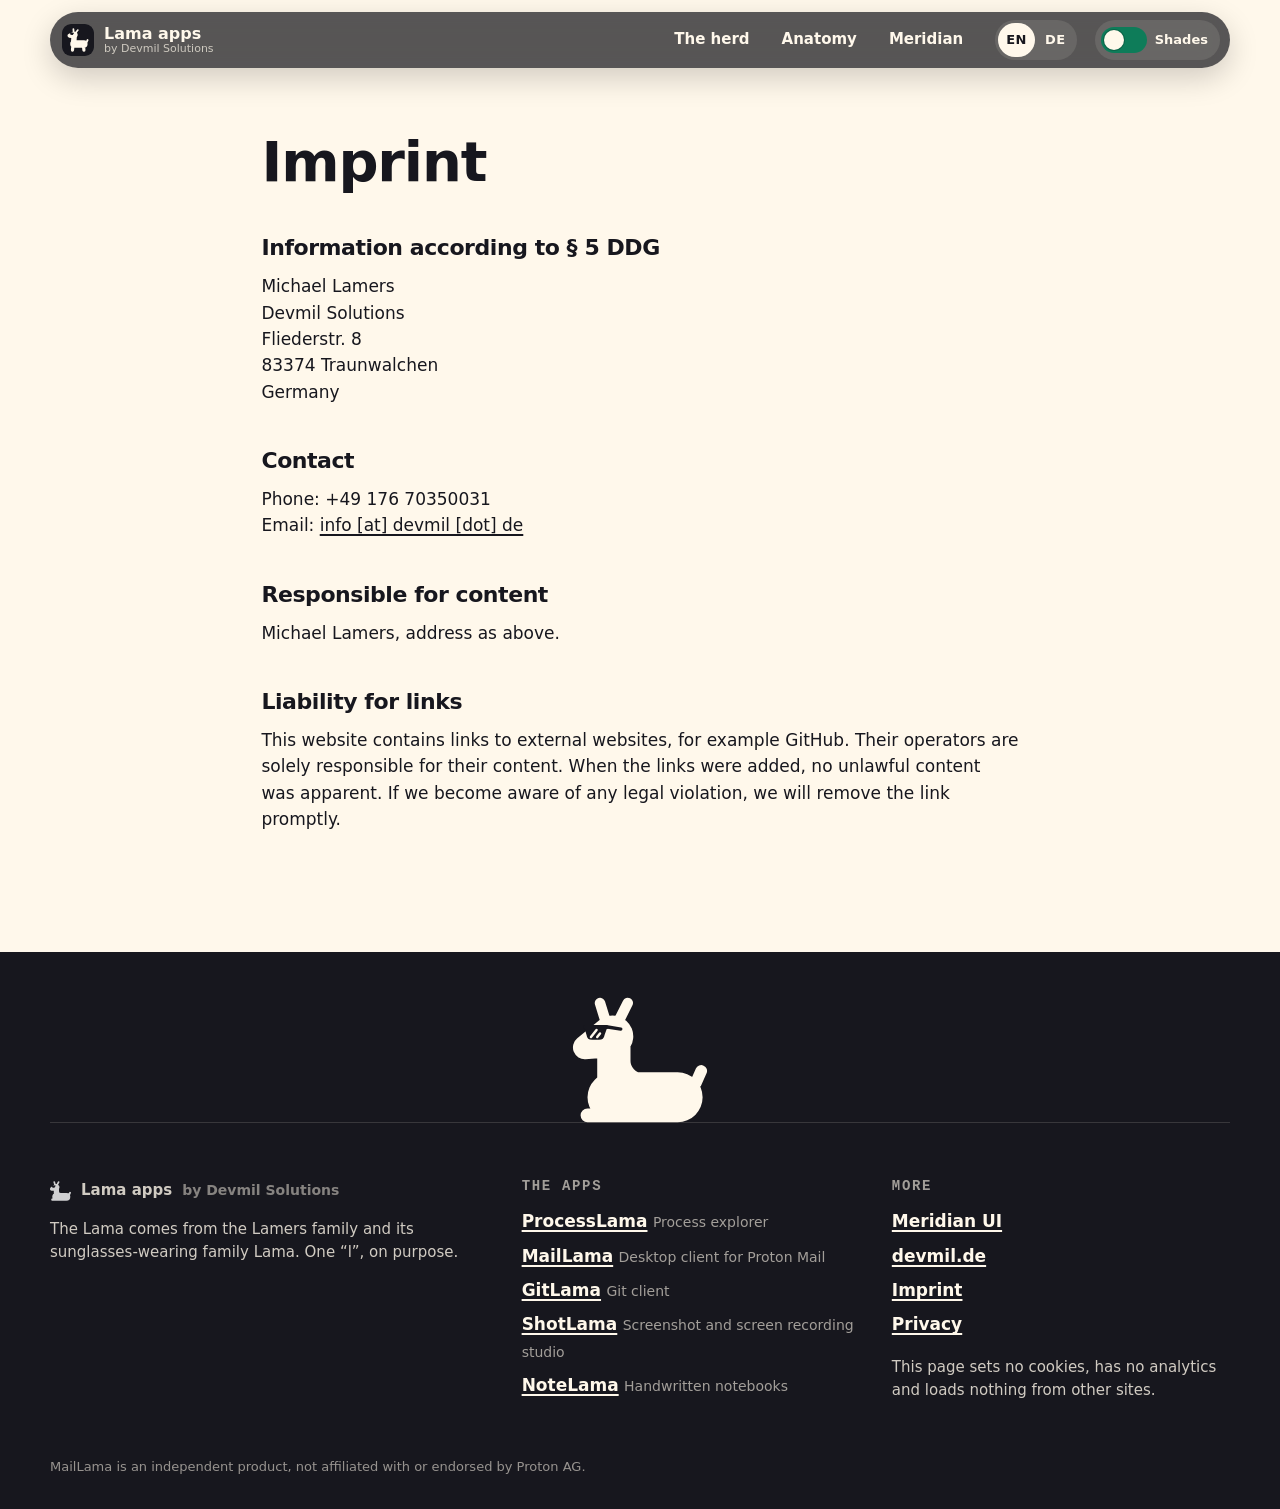
==== commit cc5b0258: "Sync website from Forgejo Mirrored from ba5cb77d79e359b6755cc4e1254f83ab659bcdf3." ====
--- a/webfront/imprint.html
+++ b/webfront/imprint.html
@@ -11,7 +11,7 @@
   <link rel="alternate" hreflang="en" href="https://devmil.de/lama-apps/imprint.html">
   <link rel="alternate" hreflang="de" href="https://devmil.de/lama-apps/de/imprint.html">
   <link rel="icon" type="image/svg+xml" href="favicon.9982ad21af0a.svg">
-  <link rel="stylesheet" href="style.66a82630e5cc.css">
+  <link rel="stylesheet" href="style.733af6fbbc46.css">
   <script>document.documentElement.dataset.theme = matchMedia("(prefers-color-scheme: dark)").matches ? "dark" : "light";</script>
 </head>
 <body class="legal-page">
@@ -90,6 +90,6 @@
   </footer>
 
 
-  <script src="site.f02fa9607a53.js" defer></script>
+  <script src="site.505f2b6b1dd8.js" defer></script>
 </body>
 </html>
--- a/webfront/style.733af6fbbc46.css
+++ b/webfront/style.733af6fbbc46.css
@@ -0,0 +1,679 @@
+/* The Lama apps: family landing page. Plain CSS, no build step beyond
+   scripts/build_website.py, which only renames this file by its digest. */
+
+:root {
+  --graphite: #17171E;
+  --ivory: #FFF8EB;
+  --page: #FFF8EB;
+  --page-alt: #F4EBDA;
+  --card: #FFFFFF;
+  --ink: #17171E;
+  --ink-muted: #55535E;
+  --line: rgba(23, 23, 30, 0.12);
+  --focus: #056CB3;
+  --font: ui-rounded, "SF Pro Rounded", "Nunito", system-ui, -apple-system, "Segoe UI", Cantarell, "Noto Sans", sans-serif;
+  --mono: ui-monospace, "SF Mono", "JetBrains Mono", Menlo, Consolas, monospace;
+  --ease: cubic-bezier(0.2, 0, 0, 1);
+  --spring: cubic-bezier(0.34, 1.56, 0.64, 1);
+  --radius: 28px;
+  --wrap: 1180px;
+  color-scheme: light;
+}
+
+[data-theme="dark"] {
+  --page: #121218;
+  --page-alt: #17171E;
+  --card: #1D1D26;
+  --ink: #FFF8EB;
+  --ink-muted: #B9B4AA;
+  --line: rgba(255, 248, 235, 0.12);
+  --focus: #5BB1FE;
+  color-scheme: dark;
+}
+
+*, *::before, *::after { box-sizing: border-box; }
+html { scroll-behavior: smooth; -webkit-text-size-adjust: 100%; }
+body {
+  margin: 0;
+  font-family: var(--font);
+  font-size: 17px;
+  line-height: 1.55;
+  color: var(--ink);
+  background: var(--page);
+  transition: background-color 500ms var(--ease), color 500ms var(--ease);
+  overflow-x: hidden;
+}
+img, svg { display: block; max-width: 100%; }
+a { color: inherit; }
+button { font: inherit; color: inherit; }
+h1, h2, h3 { line-height: 1.08; letter-spacing: -0.02em; margin: 0; }
+p { margin: 0 0 1em; }
+:focus-visible { outline: 3px solid var(--focus); outline-offset: 3px; border-radius: 8px; }
+
+.skip {
+  position: absolute; left: 12px; top: -60px; z-index: 100;
+  padding: 10px 16px; border-radius: 999px; background: var(--graphite); color: var(--ivory);
+}
+.skip:focus { top: 12px; }
+
+/* Buttons ---------------------------------------------------------------- */
+.button {
+  display: inline-flex; align-items: center; gap: 8px;
+  min-height: 48px; padding: 0 22px; border-radius: 999px;
+  font-weight: 700; text-decoration: none; cursor: pointer;
+  border: 2px solid transparent;
+  transition: transform 200ms var(--spring), background-color 200ms var(--ease), box-shadow 200ms var(--ease);
+}
+.button:hover { transform: translateY(-2px) rotate(-1deg); }
+.button:active { transform: translateY(1px) scale(0.98); }
+.button.primary { background: var(--graphite); color: var(--ivory); box-shadow: 0 6px 0 rgba(0, 0, 0, 0.25); }
+.button.ghost { border-color: currentColor; background: transparent; }
+[data-theme="dark"] .button.primary { background: var(--ivory); color: var(--graphite); }
+
+.eyebrow {
+  font-family: var(--mono); font-size: 13px; letter-spacing: 0.12em; text-transform: uppercase;
+  color: var(--ink-muted); margin-bottom: 14px;
+}
+
+/* Header ----------------------------------------------------------------- */
+.site-header {
+  position: fixed; top: 12px; left: 50%; z-index: 50;
+  transform: translateX(-50%);
+  width: min(calc(100% - 24px), var(--wrap));
+  display: flex; align-items: center; gap: 18px;
+  padding: 8px 10px 8px 12px; border-radius: 999px;
+  background: rgba(23, 23, 30, 0.72); color: var(--ivory);
+  backdrop-filter: blur(14px) saturate(1.4); -webkit-backdrop-filter: blur(14px) saturate(1.4);
+  box-shadow: 0 10px 30px rgba(0, 0, 0, 0.18);
+}
+.wordmark { display: flex; align-items: center; gap: 10px; text-decoration: none; }
+.wordmark img { width: 32px; height: 32px; border-radius: 9px; transition: transform 400ms var(--spring); }
+.wordmark:hover img { transform: rotate(-12deg) scale(1.1); }
+.wordmark span { display: grid; line-height: 1.1; }
+.wordmark b { font-size: 16px; }
+.wordmark small { font-size: 11px; opacity: 0.7; }
+.site-header nav { display: flex; gap: 4px; margin-left: auto; }
+.site-header nav a {
+  padding: 8px 14px; border-radius: 999px; text-decoration: none; font-weight: 600; font-size: 15px;
+  transition: background-color 200ms var(--ease);
+}
+.site-header nav a:hover { background: rgba(255, 248, 235, 0.12); }
+
+.theme-toggle {
+  display: inline-flex; align-items: center; gap: 8px;
+  min-height: 40px; padding: 0 12px 0 6px; border: 0; border-radius: 999px;
+  background: rgba(255, 248, 235, 0.1); color: var(--ivory); cursor: pointer;
+}
+.tt-track { position: relative; width: 46px; height: 26px; border-radius: 999px; background: #0E7C59; transition: background-color 400ms var(--ease); }
+.tt-thumb {
+  position: absolute; top: 3px; left: 3px; width: 20px; height: 20px; border-radius: 50%;
+  background: var(--ivory); box-shadow: 0 0 0 1px rgba(0, 0, 0, 0.2);
+  transition: transform 400ms var(--spring), background-color 400ms var(--ease), box-shadow 400ms var(--ease);
+}
+.tt-label { font-size: 13px; font-weight: 700; }
+
+.lang-switch {
+  display: inline-flex; gap: 2px; padding: 3px; border-radius: 999px;
+  background: rgba(255, 248, 235, 0.1);
+}
+.lang-switch[hidden] { display: none; }
+.lang-switch a, .lang-switch button {
+  display: inline-grid; place-items: center; min-width: 36px; min-height: 34px; padding: 0 8px;
+  border: 0; border-radius: 999px; background: transparent; color: var(--ivory);
+  font-size: 13px; font-weight: 700; letter-spacing: 0.04em; text-decoration: none; cursor: pointer;
+  transition: background-color 200ms var(--ease), color 200ms var(--ease);
+}
+.lang-switch a:hover, .lang-switch button:hover { background: rgba(255, 248, 235, 0.14); }
+.lang-switch [aria-pressed="true"], .lang-switch [aria-current="page"] { background: var(--ivory); color: var(--graphite); }
+[data-theme="dark"] .tt-track { background: #3A3A46; }
+[data-theme="dark"] .tt-thumb { transform: translateX(20px); }
+
+/* Hero: a Lama on a terminal ------------------------------------------------ */
+.hero {
+  --hl: #24C27D;
+  --hw: clamp(56px, 7.4vw, 92px);
+  position: relative; isolation: isolate; overflow: hidden;
+  min-height: clamp(700px, 100svh, 940px);
+  display: flex; flex-direction: column;
+  background: #0E0E14; color: var(--ivory);
+}
+.hero-grid {
+  position: absolute; inset: 0; z-index: -1;
+  background-image:
+    radial-gradient(rgba(255, 248, 235, 0.13) 1px, transparent 1.2px),
+    linear-gradient(rgba(255, 248, 235, 0.045) 1px, transparent 1px),
+    linear-gradient(90deg, rgba(255, 248, 235, 0.045) 1px, transparent 1px);
+  background-size: 24px 24px, 120px 120px, 120px 120px;
+  background-position: 12px 12px, 0 0, 0 0;
+  -webkit-mask-image: radial-gradient(120% 90% at 60% 30%, #000 40%, transparent 100%);
+  mask-image: radial-gradient(120% 90% at 60% 30%, #000 40%, transparent 100%);
+}
+.hero-glow {
+  position: absolute; right: 6%; top: 18%; width: 46vw; max-width: 640px; aspect-ratio: 1; border-radius: 50%;
+  background: #24C27D; opacity: 0.16; filter: blur(90px);
+  animation: accent-glow 20s ease-in-out infinite;
+}
+@keyframes accent-glow {
+  0%, 100% { background: #24C27D; }
+  20% { background: #9B83FF; }
+  40% { background: #5BB1FE; }
+  60% { background: #E977BB; }
+  80% { background: #5CC0CF; }
+}
+
+.hero-inner {
+  position: relative; z-index: 3; flex: 1;
+  width: min(calc(100% - 40px), var(--wrap)); margin: 0 auto;
+  display: grid; grid-template-columns: minmax(0, 1fr) minmax(0, 1fr); align-items: end; gap: clamp(24px, 4vw, 64px);
+  padding: 112px 0 36px;
+}
+.hero-copy { min-width: 0; align-self: center; }
+.hero .eyebrow { color: rgba(255, 248, 235, 0.62); text-transform: none; letter-spacing: 0.02em; font-size: 14px; }
+.prompt { color: var(--hl); }
+.hero h1 { font-size: clamp(40px, 4.7vw, 68px); font-weight: 900; letter-spacing: -0.035em; text-wrap: balance; }
+.hero h1 code {
+  display: inline-block; margin-top: 0.12em; padding: 0.04em 0.28em 0.08em; border-radius: 0.18em;
+  font-family: var(--mono); font-size: 0.62em; font-weight: 700; letter-spacing: -0.02em;
+  color: var(--hl); background: rgba(36, 194, 125, 0.1); box-shadow: inset 0 0 0 1px rgba(36, 194, 125, 0.35);
+}
+.lead { font-size: clamp(18px, 1.5vw, 20px); max-width: 34em; margin-top: 22px; color: rgba(255, 248, 235, 0.82); }
+.hero-actions { display: flex; flex-wrap: wrap; gap: 12px; margin-top: 28px; }
+.hero .button.primary { background: var(--ivory); color: var(--graphite); box-shadow: 0 6px 0 rgba(0, 0, 0, 0.5); }
+.hero .button.ghost { color: var(--ivory); border-color: rgba(255, 248, 235, 0.4); }
+
+.hero-stage { --lw: clamp(150px, 16vw, 220px); position: relative; min-width: 0; padding-top: calc(var(--lw) * 0.92); }
+.hero-lama { position: absolute; top: 0; right: 9%; z-index: 2; width: var(--lw); aspect-ratio: 1; transform-origin: 55% 92%; }
+.hero-lama .pose,
+.scene-lama .pose { position: absolute; inset: 0; width: 100%; height: 100%; user-select: none; -webkit-user-drag: none; transition: opacity 260ms var(--ease); }
+.hero-lama .hello, .hero-lama.is-hello .proud,
+.scene-lama .hello, .scene-lama.is-hello .proud { opacity: 0; }
+.hero-lama.is-hello .hello, .scene-lama.is-hello .hello { opacity: 1; }
+
+.terminal {
+  position: relative; border-radius: 14px; overflow: hidden;
+  background: #08080C; border: 1px solid rgba(255, 248, 235, 0.14);
+  box-shadow: 0 30px 80px -30px rgba(0, 0, 0, 0.9), 0 0 0 6px rgba(255, 248, 235, 0.03);
+}
+.t-bar { display: flex; align-items: center; gap: 12px; height: 34px; padding: 0 12px; background: #15151C; border-bottom: 1px solid rgba(255, 248, 235, 0.08); }
+.t-dots { display: flex; gap: 6px; }
+.t-dots i { width: 10px; height: 10px; border-radius: 50%; background: rgba(255, 248, 235, 0.18); }
+.t-dots i:first-child { background: #E5484D; }
+.t-dots i:nth-child(2) { background: #F0B429; }
+.t-dots i:nth-child(3) { background: #24C27D; }
+.t-title { flex: 1; text-align: center; margin-right: 46px; font-family: var(--mono); font-size: 12px; color: rgba(255, 248, 235, 0.5); }
+.t-body {
+  margin: 0; padding: 14px 16px 16px; overflow-x: auto;
+  font-family: var(--mono); font-size: 13px; line-height: 1.75; color: rgba(255, 248, 235, 0.88);
+}
+.t-line { display: block; white-space: pre; border-radius: 4px; }
+.t-head { color: rgba(255, 248, 235, 0.42); }
+.t-prompt { color: var(--hl); font-weight: 700; }
+.t-row { text-decoration: none; margin: 0 -6px; padding: 0 6px; transition: background-color 150ms var(--ease); }
+.t-row:hover, .t-row:focus-visible { background: color-mix(in srgb, var(--accent-dark) 16%, transparent); outline-offset: 0; }
+.t-name { color: var(--accent-dark); font-weight: 700; }
+.t-plat { color: rgba(255, 248, 235, 0.55); }
+.t-sum { color: rgba(255, 248, 235, 0.5); margin-top: 6px; }
+.t-status { font-style: normal; }
+.t-status.is-beta { color: #24C27D; }
+.t-status.is-preview { color: #9B83FF; }
+.t-status.is-in-development { color: #F0B429; }
+.t-caret { display: inline-block; width: 0.6em; height: 1.1em; vertical-align: -0.2em; background: var(--ivory); animation: caret 1s steps(1) infinite; }
+@keyframes caret { 50% { opacity: 0; } }
+html.js .terminal.is-typing .t-line:not(.is-typed) { visibility: hidden; }
+
+.baseline { position: relative; z-index: 3; width: min(calc(100% - 40px), var(--wrap)); margin: 0 auto; padding: 8px 0 26px; }
+.ruler {
+  position: absolute; left: 0; right: 0; top: calc(8px + var(--hw) * 0.92); height: 9px;
+  border-top: 1px solid rgba(255, 248, 235, 0.35);
+  background: repeating-linear-gradient(90deg, rgba(255, 248, 235, 0.35) 0 1px, transparent 1px 24px),
+              repeating-linear-gradient(90deg, rgba(255, 248, 235, 0.35) 0 1px, transparent 1px 120px);
+  background-size: auto 4px, auto 9px; background-repeat: repeat-x;
+}
+.herd { position: relative; z-index: 1; display: flex; justify-content: space-between; padding: 0 clamp(0px, 4vw, 60px); }
+.herd-lama { position: relative; display: grid; justify-items: center; gap: 12px; width: var(--hw); text-decoration: none; }
+.herd-body { position: relative; display: block; width: 100%; aspect-ratio: 1; transform-origin: 55% 92%; }
+.herd-body img { position: absolute; inset: 0; width: 100%; height: 100%; transition: opacity 180ms var(--ease); }
+.herd-hello { opacity: 0; }
+.herd-lama:hover .herd-hello, .herd-lama:focus-visible .herd-hello, .herd-lama.is-grazing .herd-hello { opacity: 1; }
+.herd-lama:hover .herd-proud, .herd-lama:focus-visible .herd-proud, .herd-lama.is-grazing .herd-proud { opacity: 0; }
+.herd-lama:hover .herd-body { animation: hop 520ms var(--ease); }
+.herd-name {
+  font-family: var(--mono); font-size: 12px; white-space: nowrap; color: rgba(255, 248, 235, 0.55);
+  transition: color 160ms var(--ease);
+}
+.herd-name::before { content: "./"; opacity: 0.5; }
+.herd-lama:hover .herd-name, .herd-lama:focus-visible .herd-name { color: var(--accent-dark); }
+@keyframes hop {
+  0%, 100% { transform: none; }
+  20% { transform: scale(1.04, 0.94); }
+  50% { transform: translateY(-22%) scale(0.97, 1.04); }
+  80% { transform: scale(1.03, 0.97); }
+}
+
+/* Status ticker ------------------------------------------------------------ */
+.parade { overflow: hidden; background: #08080C; color: var(--ivory); padding: 10px 0; border-top: 1px solid rgba(255, 248, 235, 0.1); border-bottom: 1px solid rgba(255, 248, 235, 0.1); }
+.parade-track { display: flex; width: max-content; animation: parade 60s linear infinite; }
+.parade:hover .parade-track { animation-play-state: paused; }
+.parade-run { display: flex; }
+.parade-item { display: flex; align-items: center; gap: 10px; padding: 0 28px; font-family: var(--mono); font-size: 14px; border-right: 1px solid rgba(255, 248, 235, 0.08); }
+.parade-item img { width: 34px; height: 34px; transform-origin: 55% 92%; animation: hop 900ms var(--ease) infinite; animation-delay: calc(var(--i) * -180ms); }
+.parade-item b { color: var(--accent-dark); }
+.parade-item i { font-style: normal; font-size: 12px; padding: 1px 8px; border-radius: 999px; background: rgba(255, 248, 235, 0.06); }
+@keyframes parade { to { transform: translateX(-50%); } }
+
+/* Sections --------------------------------------------------------------- */
+.section { width: min(calc(100% - 40px), var(--wrap)); margin: 0 auto; padding: 120px 0 40px; }
+.section-head { max-width: 760px; margin-bottom: 64px; }
+.section-head h2 { font-size: clamp(40px, 5.4vw, 72px); font-weight: 900; letter-spacing: -0.035em; margin-bottom: 20px; }
+.section-head h2 span { color: var(--ink-muted); }
+.section-head p { font-size: 19px; color: var(--ink-muted); }
+
+html.js .reveal { opacity: 0; transform: translateY(28px); transition: opacity 700ms var(--ease), transform 700ms var(--ease); }
+html.js .reveal.is-in { opacity: 1; transform: none; }
+
+/* Apps ------------------------------------------------------------------- */
+.app {
+  display: grid; grid-template-columns: minmax(0, 1.1fr) minmax(0, 1fr); gap: clamp(28px, 5vw, 72px);
+  align-items: center; margin-bottom: 120px;
+}
+.app.is-flipped .app-figure { order: 2; }
+.app-figure { margin: 0; min-width: 0; }
+.app-figure figcaption {
+  display: flex; flex-wrap: wrap; align-items: center; justify-content: space-between; gap: 12px;
+  margin-top: 14px; font-size: 15px; color: var(--ink-muted);
+}
+
+.stage {
+  position: relative; overflow: hidden; isolation: isolate;
+  aspect-ratio: 4 / 3; container-type: inline-size;
+  border-radius: var(--radius); background: var(--ground);
+  box-shadow: 0 2px 0 rgba(255, 255, 255, 0.06) inset, 0 24px 60px -24px var(--ground);
+  --floor: 16cqw; --lw: 28cqw; --lx: 36cqw;
+}
+.stage::before {
+  content: ""; position: absolute; inset: 0; z-index: -1; opacity: 0.4;
+  background: radial-gradient(60% 60% at 50% 40%, var(--accent) 0%, transparent 70%);
+}
+.scene-lama {
+  position: absolute; z-index: 3; width: var(--lw); aspect-ratio: 1;
+  left: var(--lx); bottom: calc(var(--floor) - var(--lw) * 0.08);
+  transform-origin: 55% 92%;
+}
+
+.app-copy { min-width: 0; }
+.app-head { display: flex; align-items: center; gap: 16px; margin-bottom: 18px; }
+.app-tile { width: 72px; height: 72px; border-radius: 18px; box-shadow: 0 10px 24px -10px var(--accent); transition: transform 400ms var(--spring); }
+.app:hover .app-tile { transform: rotate(-8deg) scale(1.06); }
+.app-job { margin: 0; font-size: 14px; font-weight: 700; color: var(--accent); }
+[data-theme="dark"] .app-job { color: var(--accent-dark); }
+.app-head h3 { font-size: clamp(32px, 3.4vw, 44px); font-weight: 900; letter-spacing: -0.03em; }
+.status {
+  margin-left: auto; align-self: flex-start; white-space: nowrap;
+  padding: 4px 12px; border-radius: 999px; font-size: 13px; font-weight: 700;
+  background: var(--page-alt); border: 1.5px solid var(--line);
+}
+.status.is-beta::before, .status.is-dev::before {
+  content: ""; display: inline-block; width: 8px; height: 8px; margin-right: 6px; border-radius: 50%;
+  background: #16A34A; vertical-align: 1px; animation: breathe 2s ease-in-out infinite;
+}
+.status.is-dev::before { background: #D97706; }
+@keyframes breathe { 50% { opacity: 0.35; transform: scale(0.75); } }
+.app-tagline { font-size: clamp(22px, 2.2vw, 28px); font-weight: 800; line-height: 1.2; letter-spacing: -0.015em; }
+.app-summary { color: var(--ink-muted); }
+.app-features { list-style: none; padding: 0; margin: 0 0 18px; display: grid; gap: 8px; }
+.app-features li { position: relative; padding-left: 30px; }
+.app-features li::before {
+  content: ""; position: absolute; left: 0; top: 0.3em; width: 18px; height: 18px; border-radius: 6px;
+  background: var(--accent) url("data:image/svg+xml,%3Csvg xmlns='http://www.w3.org/2000/svg' viewBox='0 0 18 18'%3E%3Cpath d='M5 9.5l2.6 2.5L13 6.5' fill='none' stroke='%23FFF8EB' stroke-width='2.2' stroke-linecap='round' stroke-linejoin='round'/%3E%3C/svg%3E") center / 18px no-repeat;
+}
+.app-platforms { list-style: none; padding: 0; margin: 0 0 26px; display: flex; flex-wrap: wrap; gap: 6px; }
+.app-platforms li { padding: 3px 12px; border-radius: 999px; font-size: 13px; font-weight: 600; border: 1.5px dashed var(--line); color: var(--ink-muted); }
+.app-link { background: var(--ground); color: var(--ivory); box-shadow: 0 6px 0 color-mix(in srgb, var(--ground) 60%, #000); }
+[data-theme="dark"] .app-link { box-shadow: 0 0 0 2px var(--accent-dark), 0 6px 0 #000; }
+
+.scene-action {
+  display: inline-flex; align-items: center; gap: 10px; min-height: 44px; padding: 0 18px 0 8px;
+  border: 0; border-radius: 999px; cursor: pointer; font-weight: 700;
+  background: var(--ground); color: var(--ivory);
+}
+.shutter { width: 28px; height: 28px; border-radius: 50%; border: 3px solid var(--ivory); background: var(--accent-dark); transition: transform 160ms var(--spring); }
+.scene-action:active .shutter { transform: scale(0.8); }
+
+/* ProcessLama scene --------------------------------------------------------- */
+.scene-mimameidr::after {
+  content: ""; position: absolute; inset: 0; z-index: -1; opacity: 0.18;
+  background-image: linear-gradient(var(--accent-dark) 1px, transparent 1px), linear-gradient(90deg, var(--accent-dark) 1px, transparent 1px);
+  background-size: 8cqw 8cqw;
+}
+.pl-line { position: absolute; left: 0; right: 0; bottom: calc(var(--floor) - 0.3cqw); height: 0.6cqw; border-radius: 1cqw; background: var(--accent-dark); opacity: 0.85; }
+.pl-beats { position: absolute; inset: 0; z-index: 2; pointer-events: none; }
+.pl-beat { position: absolute; left: 0; bottom: calc(var(--floor) - 4cqw); width: 12cqw; height: 8cqw; }
+.pl-beat svg { width: 100%; height: 100%; overflow: visible; }
+.pl-beat path { fill: none; stroke: var(--prop); stroke-width: 1.6; stroke-linejoin: round; stroke-linecap: round; filter: drop-shadow(0 0 3px var(--accent-dark)); }
+.pl-monitor {
+  position: absolute; top: 4cqw; right: 4cqw; width: 40cqw; padding: 2cqw 2.4cqw;
+  border-radius: 2.4cqw; background: rgba(0, 0, 0, 0.28); color: var(--ivory);
+  font-family: var(--mono); font-size: 2.3cqw; line-height: 1.5;
+}
+.pl-live { display: flex; align-items: center; gap: 1cqw; font-weight: 700; color: var(--accent-dark); margin-bottom: 0.6cqw; }
+.pl-live i { width: 1.4cqw; height: 1.4cqw; border-radius: 50%; background: var(--accent-dark); animation: breathe 1.6s ease-in-out infinite; }
+.pl-top { list-style: none; margin: 0; padding: 0; }
+.pl-top li { display: flex; justify-content: space-between; gap: 2cqw; padding: 0 1cqw; border-radius: 0.8cqw; background: color-mix(in srgb, var(--accent-dark) calc(var(--heat, 0) * 1%), transparent); transition: background-color 400ms var(--ease); }
+
+/* MailLama scene ------------------------------------------------------------ */
+.scene-crossproton { --floor: 14cqw; --lw: 26cqw; --lx: 60cqw; }
+.scene-crossproton::after { content: ""; position: absolute; left: 0; right: 0; bottom: 0; height: var(--floor); background: rgba(0, 0, 0, 0.16); z-index: -1; }
+.ml-envelope { position: absolute; left: 6cqw; bottom: var(--floor); width: 32cqw; overflow: visible; z-index: 4; transform-origin: 50% 100%; }
+.ml-back { fill: color-mix(in srgb, var(--prop) 70%, var(--ground)); }
+.ml-front { fill: var(--prop); }
+.ml-flap { fill: none; stroke: var(--prop); stroke-width: 4; stroke-linejoin: round; stroke-linecap: round; }
+.ml-letters { position: absolute; inset: 0; z-index: 3; pointer-events: none; }
+.ml-letter { position: absolute; left: 0; top: 0; width: 8cqw; height: 5.6cqw; }
+.ml-letter svg { width: 100%; height: 100%; overflow: visible; }
+.ml-count { position: absolute; top: 4cqw; left: 4cqw; display: flex; gap: 1.6cqw; font-size: 2.4cqw; font-weight: 700; color: var(--ivory); }
+.ml-count > span { padding: 0.8cqw 2cqw; border-radius: 99px; background: rgba(0, 0, 0, 0.22); }
+.ml-count b { font-family: var(--mono); color: #F0EF52; }
+.ml-gulp { animation: gulp 380ms var(--spring); }
+@keyframes gulp { 40% { transform: scale(1.08, 0.9); } }
+
+/* GitLama scene ------------------------------------------------------------- */
+.scene-northspline { --floor: 22cqw; }
+.gl-trunk { position: absolute; left: 0; right: 0; bottom: calc(var(--floor) - 0.6cqw); height: 1.2cqw; border-radius: 1cqw; background: var(--accent-dark); }
+.gl-branch {
+  position: absolute; left: 0; right: 0; bottom: calc(var(--floor) - 12cqw); height: 0.8cqw; border-radius: 1cqw;
+  background: repeating-linear-gradient(90deg, #E977BB 0 3cqw, transparent 3cqw 4.5cqw); opacity: 0.8;
+}
+.gl-commits { position: absolute; inset: 0; z-index: 2; pointer-events: none; }
+.gl-commit {
+  position: absolute; left: 0; bottom: calc(var(--floor) - 2.5cqw); width: 5cqw; height: 5cqw; border-radius: 50%;
+  background: var(--ground); border: 1.1cqw solid var(--accent-dark);
+}
+.gl-commit.is-merge { background: var(--prop); box-shadow: 0 0 0 0.8cqw var(--ground), 0 0 0 1.6cqw #E977BB; }
+.gl-commit.is-branch { bottom: calc(var(--floor) - 14cqw); border-color: #E977BB; }
+.gl-log {
+  position: absolute; top: 4cqw; left: 4cqw; right: 4cqw; display: flex; flex-direction: column; gap: 0.6cqw;
+  font-family: var(--mono); font-size: 2.4cqw; color: var(--ivory);
+}
+.gl-head { align-self: flex-start; padding: 0.4cqw 1.6cqw; border-radius: 99px; background: var(--accent-dark); color: var(--ground); font-weight: 700; }
+.gl-msg { opacity: 0.92; white-space: nowrap; overflow: hidden; text-overflow: ellipsis; }
+.gl-sha { color: #E977BB; }
+.gl-msg.is-new { animation: pop-in 360ms var(--spring); }
+@keyframes pop-in { from { transform: translateY(40%); opacity: 0; } }
+
+/* ShotLama scene ------------------------------------------------------------ */
+.scene-shotlama { --floor: 12cqw; --lw: 34cqw; --lx: 31cqw; }
+.sl-corners { position: absolute; left: 22cqw; top: 6cqw; width: 52cqw; height: 62cqw; z-index: 4; overflow: visible; }
+.sl-corners path { fill: none; stroke: var(--prop); stroke-width: 1.4cqw; stroke-linecap: round; vector-effect: non-scaling-stroke; }
+.sl-dim { position: absolute; inset: 0; z-index: 5; background: rgba(0, 0, 0, 0.34); opacity: 0; transition: opacity 160ms var(--ease); pointer-events: none;
+  clip-path: polygon(evenodd, 0 0, 100% 0, 100% 100%, 0 100%, 0 0, 23.4% 10.4%, 23.4% 88.3%, 72.6% 88.3%, 72.6% 10.4%, 23.4% 10.4%);
+}
+.stage.is-capturing .sl-dim { opacity: 1; }
+.stage.is-capturing .sl-corners { animation: corners-in 300ms var(--spring); }
+@keyframes corners-in { from { transform: scale(1.08); } }
+.sl-flash { position: absolute; inset: 0; z-index: 6; background: #fff; opacity: 0; pointer-events: none; }
+.sl-cards { position: absolute; right: 2.5cqw; bottom: 2.5cqw; z-index: 7; display: flex; flex-direction: column; gap: 1.6cqw; align-items: flex-end; }
+.sl-card {
+  position: relative; width: 22cqw; aspect-ratio: 4 / 3; overflow: hidden; cursor: pointer;
+  border-radius: 1.6cqw; border: 0.5cqw solid var(--ivory);
+  box-shadow: 0 1.2cqw 3cqw rgba(0, 0, 0, 0.45); background: var(--ground);
+}
+.sl-shot { position: absolute; left: 0; top: 0; width: 100cqw; height: 75cqw; transform-origin: 0 0; background: var(--ground); pointer-events: none; }
+
+/* NoteLama scene ------------------------------------------------------------ */
+.scene-nibluma { --floor: 25cqw; --lw: 24cqw; --lx: 36.8cqw; }
+.nl-book { position: absolute; left: 0; bottom: 0; width: 100%; height: 100%; z-index: 2; overflow: visible; }
+.nl-cover { fill: var(--accent-dark); opacity: 0.9; }
+.nl-page { fill: #FBF7EE; }
+.nl-left { fill: #F6F0E2; }
+.nl-turn { fill: #FFFDF6; opacity: 0; transform-box: view-box; transform-origin: 0 0; filter: drop-shadow(0 -2px 3px rgba(0, 0, 0, 0.18)); }
+.nl-rules path { fill: none; stroke: #9CC7D1; stroke-width: 0.8; opacity: 0.8; }
+.nl-ink path { fill: none; stroke: #22314F; stroke-width: 2.1; stroke-linecap: round; stroke-linejoin: round; }
+.nl-pen { fill: var(--graphite); transition: opacity 300ms var(--ease); }
+.nl-pen rect { fill: var(--accent); }
+.scene-nibluma .scene-lama { z-index: 3; }
+
+/* Anatomy ------------------------------------------------------------------- */
+.build-grid { display: grid; grid-template-columns: minmax(0, 0.9fr) minmax(0, 1.1fr); gap: clamp(28px, 5vw, 80px); align-items: center; }
+.build-copy h2 { font-size: clamp(40px, 5.4vw, 72px); font-weight: 900; letter-spacing: -0.035em; margin-bottom: 20px; }
+.build-copy > p { font-size: 19px; color: var(--ink-muted); }
+.build-steps { list-style: none; counter-reset: step; padding: 0; margin: 28px 0; display: grid; gap: 12px; }
+.build-steps li {
+  counter-increment: step; position: relative; padding: 14px 16px 14px 60px; border-radius: 18px;
+  border: 2px solid var(--line); color: var(--ink-muted); transition: border-color 300ms var(--ease), background-color 300ms var(--ease), color 300ms var(--ease), transform 400ms var(--spring);
+}
+.build-steps li::before {
+  content: counter(step); position: absolute; left: 14px; top: 13px; width: 32px; height: 32px; border-radius: 50%;
+  display: grid; place-items: center; font-weight: 900; background: var(--page-alt);
+}
+.build-steps li b { color: var(--ink); }
+.build-steps li.is-on { border-color: #E977BB; background: color-mix(in srgb, #E977BB 10%, transparent); color: var(--ink); transform: translateX(6px); }
+.build-steps li.is-on::before { background: #E977BB; color: var(--graphite); }
+
+.build-stage { min-width: 0; }
+.build-paper {
+  position: relative; aspect-ratio: 1; border-radius: var(--radius); overflow: hidden;
+  background: #4D253F;
+  background-image: linear-gradient(rgba(233, 119, 187, 0.12) 1px, transparent 1px), linear-gradient(90deg, rgba(233, 119, 187, 0.12) 1px, transparent 1px);
+  background-size: 10% 10%;
+}
+.build-svg { width: 100%; height: 100%; }
+.b-ring { fill: none; stroke: #E977BB; stroke-width: 0.6; stroke-dasharray: 100; stroke-dashoffset: 100; }
+.b-dot { fill: #E977BB; opacity: 0; }
+.b-part { fill: var(--ivory); opacity: 0; transform-box: fill-box; transform-origin: 50% 50%; transform: scale(0.4); }
+.b-shades { opacity: 0; transform: translateY(-40px); }
+.build-stage.is-step-1 .b-ring { stroke-dashoffset: 0; transition: stroke-dashoffset 700ms var(--ease) calc(var(--i) * 70ms); }
+.build-stage.is-step-1 .b-dot { opacity: 1; transition: opacity 300ms var(--ease) calc(var(--i) * 70ms); }
+.build-stage.is-step-2 .b-part { opacity: 1; transform: none; transition: opacity 400ms var(--ease) calc(var(--i) * 120ms), transform 600ms var(--spring) calc(var(--i) * 120ms); }
+.build-stage.is-step-2 .b-ring, .build-stage.is-step-2 .b-dot { opacity: 0.35; }
+.build-stage.is-step-3 .b-shades { opacity: 1; transform: none; transition: opacity 200ms var(--ease), transform 700ms cubic-bezier(0.5, 1.8, 0.6, 1); }
+.build-stage.is-step-3 .b-ring, .build-stage.is-step-3 .b-dot { opacity: 0; transition: opacity 600ms var(--ease) 500ms; }
+.build-stage.is-done .build-svg { animation: hop 700ms var(--ease) 2; }
+
+.poses { display: grid; grid-template-columns: repeat(5, minmax(0, 1fr)); gap: 10px; margin-top: 14px; }
+.poses figure { margin: 0; padding: 10px 6px 8px; border-radius: 18px; background: var(--graphite); color: var(--ivory); text-align: center; font-size: 12px; font-weight: 700; }
+.poses img { width: 100%; height: auto; transition: transform 400ms var(--spring); }
+.poses figure:hover img { transform: translateY(-8px) rotate(-6deg); }
+
+/* Meridian ---------------------------------------------------------------- */
+.studio { border-radius: 36px; padding: clamp(16px, 3vw, 32px); background: var(--page-alt); border: 2px solid var(--line); }
+.studio-controls { display: flex; flex-wrap: wrap; gap: 12px; justify-content: space-between; margin-bottom: 22px; }
+.chips { display: flex; flex-wrap: wrap; gap: 8px; }
+.chip {
+  display: inline-flex; align-items: center; gap: 8px; min-height: 44px; padding: 0 16px 0 10px;
+  border-radius: 999px; border: 2px solid var(--line); background: var(--card); cursor: pointer; font-weight: 700; font-size: 15px;
+  transition: transform 220ms var(--spring), border-color 200ms var(--ease), background-color 200ms var(--ease);
+}
+.chip img { width: 22px; height: 22px; border-radius: 6px; }
+.chip:hover { transform: translateY(-2px); }
+.chip[aria-pressed="true"] { border-color: var(--accent); background: var(--ground); color: var(--ivory); }
+.segmented { display: inline-flex; padding: 4px; border-radius: 999px; background: var(--card); border: 2px solid var(--line); }
+.segmented button { min-height: 36px; padding: 0 18px; border: 0; border-radius: 999px; background: none; cursor: pointer; font-weight: 700; }
+.segmented button[aria-pressed="true"] { background: var(--graphite); color: var(--ivory); }
+[data-theme="dark"] .segmented button[aria-pressed="true"] { background: var(--ivory); color: var(--graphite); }
+
+.studio-body { display: grid; grid-template-columns: minmax(0, 1.6fr) minmax(0, 1fr); gap: 24px; align-items: start; }
+.studio-note { grid-column: 1 / -1; font-size: 14px; color: var(--ink-muted); margin: 0; }
+
+.mock {
+  --m-row: 28px; --m-r: 7px; --m-rl: 10px;
+  overflow: hidden; border-radius: 16px; background: var(--m-ground); color: var(--m-ink);
+  font-family: -apple-system, BlinkMacSystemFont, "SF Pro Text", "Segoe UI Variable Text", "Segoe UI", Cantarell, "Noto Sans", sans-serif;
+  font-size: 13px; line-height: 1.3; box-shadow: 0 30px 60px -30px rgba(0, 0, 0, 0.45), 0 0 0 1px var(--m-line-strong);
+  transition: background-color 400ms var(--ease), color 400ms var(--ease);
+}
+.mock * { transition: background-color 400ms var(--ease), color 400ms var(--ease), border-color 400ms var(--ease), height 400ms var(--ease), border-radius 400ms var(--ease); }
+.m-bar { display: flex; align-items: center; gap: 12px; height: 40px; padding: 0 12px; }
+.m-dots { display: flex; gap: 6px; }
+.m-dots i { width: 11px; height: 11px; border-radius: 50%; background: var(--m-line-strong); }
+.m-title { font-weight: 600; }
+.m-search { margin-left: auto; width: 34%; padding: 4px 10px; border-radius: var(--m-r); background: var(--m-pane); color: var(--m-ink-faint); border: 1px solid var(--m-line); }
+.m-body { display: grid; grid-template-columns: 30% minmax(0, 1fr); gap: 8px; padding: 0 8px 8px 0; min-height: 330px; }
+.m-side { position: relative; display: flex; flex-direction: column; gap: 2px; padding: 4px 8px 34px 10px; }
+.m-heading { font-size: 11px; font-weight: 600; color: var(--m-ink-faint); text-transform: uppercase; letter-spacing: 0.04em; margin: 8px 0 2px 8px; }
+.m-nav { display: flex; align-items: center; gap: 8px; height: var(--m-row); padding: 0 8px; border-radius: calc(var(--m-r) - 2px); color: var(--m-ink-muted); }
+.m-nav i { width: 12px; height: 12px; border-radius: 3px; border: 1.5px solid currentColor; opacity: 0.8; }
+.m-nav.is-active { background: var(--m-accent-soft); color: var(--m-accent-ink); font-weight: 600; }
+.m-sig { position: absolute; left: 18px; bottom: 10px; width: 17px; height: 16px; color: var(--m-ink-faint); cursor: help; }
+.m-sig svg { width: 17px; height: 16px; }
+.mock:hover .m-sig { color: var(--m-ink-muted); }
+.m-sig::after {
+  content: ""; position: absolute; inset: -9px; border-radius: 50%; border: 2px solid var(--m-accent);
+  animation: ping 2.4s ease-out infinite;
+}
+@keyframes ping { 0% { transform: scale(0.6); opacity: 1; } 70%, 100% { transform: scale(1.6); opacity: 0; } }
+.m-island { padding: 14px; border-radius: var(--m-rl); background: var(--m-pane); box-shadow: 0 1px 2px rgba(0, 0, 0, 0.08); }
+.m-island-head { display: flex; align-items: center; justify-content: space-between; gap: 10px; margin-bottom: 10px; }
+.m-island-head small { display: block; font-size: 11px; color: var(--m-ink-faint); }
+.m-island-head strong { font-size: 15px; font-weight: 600; }
+.m-button { flex: none; padding: 6px 12px; border-radius: var(--m-r); background: var(--m-accent); color: var(--m-on-accent); font-weight: 600; }
+.m-rows { display: grid; }
+.m-row { display: flex; align-items: center; gap: 10px; height: var(--m-row); padding: 0 8px; border-radius: calc(var(--m-r) - 2px); border-bottom: 1px solid var(--m-line); }
+.m-row:last-child { border-bottom: 0; }
+.m-row b { font-weight: 500; flex: 1; min-width: 0; white-space: nowrap; overflow: hidden; text-overflow: ellipsis; }
+.m-row span { color: var(--m-ink-muted); font-variant-numeric: tabular-nums; white-space: nowrap; }
+.m-row i { width: 8px; height: 8px; border-radius: 50%; background: var(--m-success); flex: none; }
+.m-row.is-selected { background: var(--m-accent); color: var(--m-on-accent); border-color: transparent; }
+.m-row.is-selected span { color: var(--m-on-accent); opacity: 0.85; }
+.m-row.is-selected i { background: var(--m-on-accent); }
+.m-controls { display: flex; align-items: center; gap: 10px; margin-top: 14px; padding-top: 12px; border-top: 1px solid var(--m-line); }
+.m-switch { position: relative; width: 30px; height: 18px; border-radius: 999px; background: var(--m-accent); }
+.m-switch i { position: absolute; right: 2px; top: 2px; width: 14px; height: 14px; border-radius: 50%; background: var(--m-on-accent); }
+.m-label { color: var(--m-ink-muted); }
+.m-seg { margin-left: auto; display: inline-flex; padding: 2px; border-radius: var(--m-r); background: var(--m-ground); border: 1px solid var(--m-line); }
+.m-seg b, .m-seg span { padding: 2px 10px; border-radius: calc(var(--m-r) - 2px); font-weight: 500; }
+.m-seg b { background: var(--m-pane); color: var(--m-ink); box-shadow: 0 0 0 1px var(--m-line-strong); }
+.m-seg span { color: var(--m-ink-muted); }
+
+.studio-facts { margin: 0; display: grid; gap: 10px; }
+.studio-facts div { padding: 12px 16px; border-radius: 18px; background: var(--card); border: 2px solid var(--line); }
+.studio-facts dt { font-family: var(--mono); font-size: 12px; text-transform: uppercase; letter-spacing: 0.08em; color: var(--ink-muted); }
+.studio-facts dd { margin: 2px 0 0; display: flex; align-items: center; gap: 10px; font-size: 19px; font-weight: 800; }
+.swatch { width: 22px; height: 22px; border-radius: 7px; background: var(--m-accent, #056CB3); box-shadow: 0 0 0 2px var(--line); }
+.studio-facts dd.is-new { animation: pop-in 320ms var(--spring); }
+
+.principles { display: grid; grid-template-columns: repeat(3, minmax(0, 1fr)); gap: 18px; margin: 64px 0 40px; }
+.principles article { padding: 24px; border-radius: 26px; background: var(--card); border: 2px solid var(--line); transition: transform 300ms var(--spring); }
+.principles article:hover { transform: translateY(-6px) rotate(-0.6deg); }
+.principles h3 { font-size: 21px; margin: 18px 0 8px; }
+.principles p { color: var(--ink-muted); margin: 0; font-size: 16px; }
+.p-art { position: relative; display: grid; place-items: center; width: 64px; height: 64px; border-radius: 18px; background: var(--page-alt); overflow: hidden; }
+.p-islands i { position: absolute; width: 22px; height: 30px; border-radius: 6px; background: var(--card); box-shadow: 0 2px 4px rgba(0, 0, 0, 0.12); }
+.p-islands i:first-child { left: 10px; }
+.p-islands i:last-child { right: 10px; animation: float 3s ease-in-out infinite; }
+@keyframes float { 50% { transform: translateY(-5px); } }
+.p-accent i { width: 30px; height: 14px; border-radius: 99px; background: #056CB3; animation: accent-cycle 7.5s steps(1) infinite; }
+@keyframes accent-cycle { 0% { background: #0E7C59; } 20% { background: #6D4AFF; } 40% { background: #056CB3; } 60% { background: #B8338F; } 80% { background: #0B6477; } }
+.p-density { gap: 3px; align-content: center; }
+.p-density i { display: block; width: 36px; height: 6px; border-radius: 3px; background: var(--ink-muted); opacity: 0.6; animation: density 3s ease-in-out infinite; }
+@keyframes density { 50% { height: 11px; } }
+.p-contrast { font-weight: 900; font-size: 26px; background: var(--graphite); color: var(--ivory); }
+.p-motion i { width: 14px; height: 14px; border-radius: 50%; background: #E977BB; animation: bounce-x 1.6s var(--spring) infinite alternate; }
+@keyframes bounce-x { from { transform: translateX(-16px); } to { transform: translateX(16px); } }
+.p-lama { background: var(--graphite); }
+.p-lama img { width: 34px; height: auto; filter: invert(1); opacity: 0.8; }
+
+.facts { list-style: none; padding: 0; margin: 0 0 40px; display: grid; grid-template-columns: repeat(6, minmax(0, 1fr)); gap: 12px; }
+.facts li { padding: 18px; border-radius: 22px; background: var(--graphite); color: var(--ivory); }
+.facts b { display: block; font-size: clamp(28px, 3vw, 40px); font-weight: 900; letter-spacing: -0.03em; }
+.facts span { font-size: 14px; opacity: 0.75; }
+.meridian-cta { display: flex; flex-wrap: wrap; gap: 12px; }
+
+/* Footer ------------------------------------------------------------------ */
+.site-footer { margin-top: 100px; background: var(--graphite); color: var(--ivory); padding: 0 0 32px; }
+.footer-pasture { position: relative; height: 170px; display: flex; justify-content: center; }
+.footer-lama { position: absolute; bottom: -18px; width: 160px; }
+.zz { position: absolute; bottom: 70px; left: calc(50% - 64px); display: flex; gap: 2px; font-weight: 900; color: var(--ivory); }
+.zz i { font-style: normal; animation: zz 2.4s ease-in-out infinite; opacity: 0; }
+.zz i:nth-child(2) { animation-delay: 0.4s; font-size: 1.2em; }
+.zz i:nth-child(3) { animation-delay: 0.8s; font-size: 1.45em; }
+@keyframes zz { 0% { opacity: 0; transform: translate(0, 10px); } 30% { opacity: 1; } 100% { opacity: 0; transform: translate(-14px, -22px); } }
+.footer-grid {
+  width: min(calc(100% - 40px), var(--wrap)); margin: 0 auto; padding-top: 56px;
+  display: grid; grid-template-columns: minmax(0, 1.3fr) minmax(0, 1fr) minmax(0, 1fr); gap: 32px;
+  border-top: 1px solid rgba(255, 248, 235, 0.14);
+}
+.footer-grid h2 { font-size: 14px; font-family: var(--mono); text-transform: uppercase; letter-spacing: 0.12em; opacity: 0.6; margin-bottom: 14px; }
+.footer-brand { display: flex; align-items: center; gap: 10px; font-size: 22px; font-weight: 900; }
+.footer-brand img { filter: invert(1); width: 21px; }
+.footer-brand span { font-size: 14px; font-weight: 600; opacity: 0.6; }
+.footer-brand .footer-name { font-size: inherit; font-weight: inherit; opacity: 1; }
+.footer-grid p { opacity: 0.8; font-size: 15px; }
+.footer-grid ul { list-style: none; padding: 0; margin: 0; display: grid; gap: 8px; }
+.footer-grid a { font-weight: 700; text-decoration-thickness: 2px; text-underline-offset: 3px; }
+.footer-apps span { opacity: 0.6; font-size: 14px; }
+.stampede-button { color: var(--ivory); margin-top: 6px; }
+.footer-privacy { margin-top: 18px; }
+.footer-fine { width: min(calc(100% - 40px), var(--wrap)); margin: 40px auto 0; font-size: 13px; opacity: 0.55; }
+
+/* Legal pages -------------------------------------------------------------- */
+.legal { width: min(calc(100% - 40px), 70ch); margin: 0 auto; padding: 132px 0 0; }
+.legal h1 { font-size: clamp(30px, 7.4vw, 56px); font-weight: 900; margin-bottom: 18px; overflow-wrap: break-word; hyphens: auto; }
+.legal h2 { font-size: 22px; font-weight: 800; margin: 2em 0 0.6em; }
+.legal address { font-style: normal; margin: 0 0 1em; }
+.legal a { text-decoration-thickness: 2px; text-underline-offset: 3px; overflow-wrap: anywhere; }
+.legal code { font-family: var(--mono); font-size: 0.9em; }
+.legal ul { padding-left: 1.2em; }
+.legal li { margin-bottom: 0.3em; }
+.legal-apps span { color: var(--ink-muted); }
+.legal-updated { font-family: var(--mono); font-size: 14px; color: var(--ink-muted); }
+.legal-page .site-footer { margin-top: 120px; }
+
+/* Stampede ---------------------------------------------------------------- */
+.stampede { position: fixed; inset: 0; z-index: 80; pointer-events: none; overflow: hidden; }
+.stampede-track {
+  position: absolute; left: 0; right: 0; bottom: 0; height: 200px; overflow: hidden;
+  background: var(--graphite); border-top: 1px solid rgba(255, 248, 235, 0.14);
+  box-shadow: 0 -20px 40px rgba(0, 0, 0, 0.25);
+}
+.stampede-track::after {
+  content: ""; position: absolute; left: 0; right: 0; bottom: 28px; height: 9px;
+  border-top: 1px solid rgba(255, 248, 235, 0.35);
+  background: repeating-linear-gradient(90deg, rgba(255, 248, 235, 0.35) 0 1px, transparent 1px 24px);
+  background-size: auto 4px; background-repeat: repeat-x;
+}
+.stampede img { position: absolute; left: 100%; transform-origin: 55% 92%; z-index: 1; }
+
+/* Responsive -------------------------------------------------------------- */
+@media (max-width: 1000px) {
+  .facts { grid-template-columns: repeat(3, minmax(0, 1fr)); }
+  .principles { grid-template-columns: repeat(2, minmax(0, 1fr)); }
+  .studio-body { grid-template-columns: minmax(0, 1fr); }
+  .studio-facts { grid-template-columns: repeat(auto-fit, minmax(150px, 1fr)); }
+}
+@media (max-width: 860px) {
+  .site-header nav { display: none; }
+  .wordmark { margin-right: auto; }
+  .hero-inner { grid-template-columns: minmax(0, 1fr); padding: 104px 0 28px; gap: 36px; }
+  .hero-stage { --lw: 150px; }
+  .app, .build-grid { grid-template-columns: minmax(0, 1fr); }
+  .app.is-flipped .app-figure { order: 0; }
+  .app { margin-bottom: 88px; }
+  .footer-grid { grid-template-columns: minmax(0, 1fr); }
+}
+@media (max-width: 560px) {
+  body { font-size: 16px; }
+  .section { padding-top: 88px; }
+  .hero h1 { font-size: 44px; }
+  .hero { --hw: 54px; }
+  .herd { padding: 0; }
+  .herd-name { font-size: 10px; }
+  .herd-name::before { content: none; }
+  .t-body { font-size: 11px; padding: 12px; }
+  .facts, .principles { grid-template-columns: minmax(0, 1fr); }
+  .facts { grid-template-columns: repeat(2, minmax(0, 1fr)); }
+  .poses { grid-template-columns: repeat(3, minmax(0, 1fr)); }
+  .m-body { grid-template-columns: minmax(0, 1fr); padding: 0 8px 8px; }
+  .m-side { display: none; }
+  .m-search { display: none; }
+  .app-head { flex-wrap: wrap; }
+  .status { margin-left: 0; }
+  .wordmark small { display: none; }
+  .site-header { gap: 8px; }
+}
+
+@media (prefers-reduced-motion: reduce) {
+  html { scroll-behavior: auto; }
+  *, *::before, *::after { animation-duration: 1ms !important; animation-iteration-count: 1 !important; transition-duration: 1ms !important; }
+  .parade-track { animation: none; }
+  html.js .reveal { transform: none; }
+}
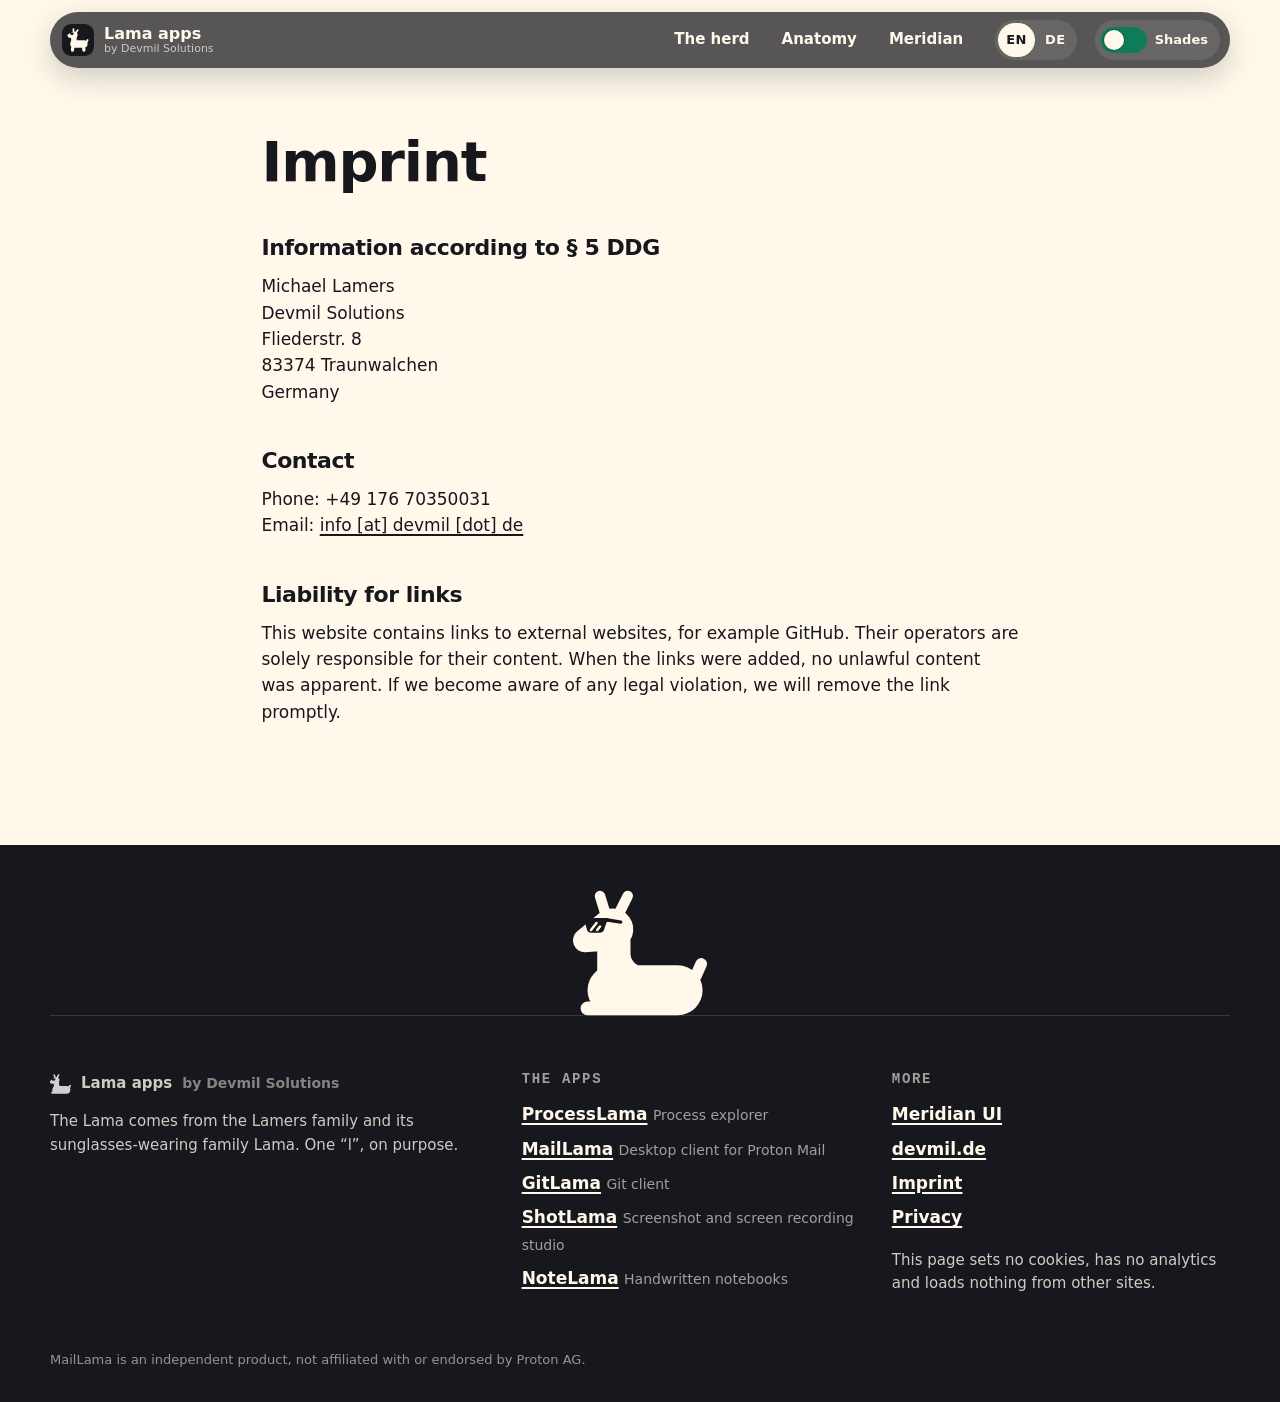
==== commit 9ca03604: "Sync website from Forgejo Mirrored from 3a3ca8aa294c8dc32ae06d953059598aa8d4b4fe." ====
--- a/webfront/imprint.html
+++ b/webfront/imprint.html
@@ -11,7 +11,7 @@
   <link rel="alternate" hreflang="en" href="https://devmil.de/lama-apps/imprint.html">
   <link rel="alternate" hreflang="de" href="https://devmil.de/lama-apps/de/imprint.html">
   <link rel="icon" type="image/svg+xml" href="favicon.9982ad21af0a.svg">
-  <link rel="stylesheet" href="style.733af6fbbc46.css">
+  <link rel="stylesheet" href="style.490ea2007157.css">
   <script>document.documentElement.dataset.theme = matchMedia("(prefers-color-scheme: dark)").matches ? "dark" : "light";</script>
 </head>
 <body class="legal-page">
@@ -39,7 +39,7 @@
     <article class="legal-body">
       <h1>Imprint</h1>
 
-      <h2>Information according to § 5 DDG</h2>
+      <h2>Information according to §&nbsp;5&nbsp;DDG</h2>
       <address>
         Michael Lamers<br>
         Devmil Solutions<br>
@@ -51,9 +51,6 @@
       <h2>Contact</h2>
       <p>Phone: +49 176 70350031<br>
         Email: <span class="contact-email" data-user="info" data-domain="devmil" data-tld="de">info [at] devmil [dot] de</span></p>
-
-      <h2>Responsible for content</h2>
-      <p>Michael Lamers, address as above.</p>
 
       <h2>Liability for links</h2>
       <p>This website contains links to external websites, for example GitHub. Their operators are solely responsible for their content. When the links were added, no unlawful content was apparent. If we become aware of any legal violation, we will remove the link promptly.</p>
@@ -90,6 +87,6 @@
   </footer>
 
 
-  <script src="site.505f2b6b1dd8.js" defer></script>
+  <script src="site.136a82083f56.js" defer></script>
 </body>
 </html>
--- a/webfront/style.490ea2007157.css
+++ b/webfront/style.490ea2007157.css
@@ -0,0 +1,681 @@
+/* The Lama apps: family landing page. Plain CSS, no build step beyond
+   scripts/build_website.py, which only renames this file by its digest. */
+
+:root {
+  --graphite: #17171E;
+  --ivory: #FFF8EB;
+  --page: #FFF8EB;
+  --page-alt: #F4EBDA;
+  --card: #FFFFFF;
+  --ink: #17171E;
+  --ink-muted: #55535E;
+  --line: rgba(23, 23, 30, 0.12);
+  --focus: #056CB3;
+  --font: ui-rounded, "SF Pro Rounded", "Nunito", system-ui, -apple-system, "Segoe UI", Cantarell, "Noto Sans", sans-serif;
+  --mono: ui-monospace, "SF Mono", "JetBrains Mono", Menlo, Consolas, monospace;
+  --ease: cubic-bezier(0.2, 0, 0, 1);
+  --spring: cubic-bezier(0.34, 1.56, 0.64, 1);
+  --radius: 28px;
+  --wrap: 1180px;
+  color-scheme: light;
+}
+
+[data-theme="dark"] {
+  --page: #121218;
+  --page-alt: #17171E;
+  --card: #1D1D26;
+  --ink: #FFF8EB;
+  --ink-muted: #B9B4AA;
+  --line: rgba(255, 248, 235, 0.12);
+  --focus: #5BB1FE;
+  color-scheme: dark;
+}
+
+*, *::before, *::after { box-sizing: border-box; }
+html { scroll-behavior: smooth; -webkit-text-size-adjust: 100%; }
+body {
+  margin: 0;
+  font-family: var(--font);
+  font-size: 17px;
+  line-height: 1.55;
+  color: var(--ink);
+  background: var(--page);
+  transition: background-color 500ms var(--ease), color 500ms var(--ease);
+  overflow-x: hidden;
+}
+img, svg { display: block; max-width: 100%; }
+a { color: inherit; }
+button { font: inherit; color: inherit; }
+h1, h2, h3 { line-height: 1.08; letter-spacing: -0.02em; margin: 0; }
+p { margin: 0 0 1em; }
+:focus-visible { outline: 3px solid var(--focus); outline-offset: 3px; border-radius: 8px; }
+
+.skip {
+  position: absolute; left: 12px; top: -60px; z-index: 100;
+  padding: 10px 16px; border-radius: 999px; background: var(--graphite); color: var(--ivory);
+}
+.skip:focus { top: 12px; }
+
+/* Buttons ---------------------------------------------------------------- */
+.button {
+  display: inline-flex; align-items: center; gap: 8px;
+  min-height: 48px; padding: 0 22px; border-radius: 999px;
+  font-weight: 700; text-decoration: none; cursor: pointer;
+  border: 2px solid transparent;
+  transition: transform 200ms var(--spring), background-color 200ms var(--ease), box-shadow 200ms var(--ease);
+}
+.button:hover { transform: translateY(-2px) rotate(-1deg); }
+.button:active { transform: translateY(1px) scale(0.98); }
+.button.primary { background: var(--graphite); color: var(--ivory); box-shadow: 0 6px 0 rgba(0, 0, 0, 0.25); }
+.button.ghost { border-color: currentColor; background: transparent; }
+[data-theme="dark"] .button.primary { background: var(--ivory); color: var(--graphite); }
+
+.eyebrow {
+  font-family: var(--mono); font-size: 13px; letter-spacing: 0.12em; text-transform: uppercase;
+  color: var(--ink-muted); margin-bottom: 14px;
+}
+
+/* Header ----------------------------------------------------------------- */
+.site-header {
+  position: fixed; top: 12px; left: 50%; z-index: 50;
+  transform: translateX(-50%);
+  width: min(calc(100% - 24px), var(--wrap));
+  display: flex; align-items: center; gap: 18px;
+  padding: 8px 10px 8px 12px; border-radius: 999px;
+  background: rgba(23, 23, 30, 0.72); color: var(--ivory);
+  backdrop-filter: blur(14px) saturate(1.4); -webkit-backdrop-filter: blur(14px) saturate(1.4);
+  box-shadow: 0 10px 30px rgba(0, 0, 0, 0.18);
+}
+.wordmark { display: flex; align-items: center; gap: 10px; text-decoration: none; }
+.wordmark img { width: 32px; height: 32px; border-radius: 9px; transition: transform 400ms var(--spring); }
+.wordmark:hover img { transform: rotate(-12deg) scale(1.1); }
+.wordmark span { display: grid; line-height: 1.1; }
+.wordmark b { font-size: 16px; }
+.wordmark small { font-size: 11px; opacity: 0.7; }
+.site-header nav { display: flex; gap: 4px; margin-left: auto; }
+.site-header nav a {
+  padding: 8px 14px; border-radius: 999px; text-decoration: none; font-weight: 600; font-size: 15px;
+  transition: background-color 200ms var(--ease);
+}
+.site-header nav a:hover { background: rgba(255, 248, 235, 0.12); }
+
+.theme-toggle {
+  display: inline-flex; align-items: center; gap: 8px;
+  min-height: 40px; padding: 0 12px 0 6px; border: 0; border-radius: 999px;
+  background: rgba(255, 248, 235, 0.1); color: var(--ivory); cursor: pointer;
+}
+.tt-track { position: relative; width: 46px; height: 26px; border-radius: 999px; background: #0E7C59; transition: background-color 400ms var(--ease); }
+.tt-thumb {
+  position: absolute; top: 3px; left: 3px; width: 20px; height: 20px; border-radius: 50%;
+  background: var(--ivory); box-shadow: 0 0 0 1px rgba(0, 0, 0, 0.2);
+  transition: transform 400ms var(--spring), background-color 400ms var(--ease), box-shadow 400ms var(--ease);
+}
+.tt-label { font-size: 13px; font-weight: 700; }
+
+.lang-switch {
+  display: inline-flex; gap: 2px; padding: 3px; border-radius: 999px;
+  background: rgba(255, 248, 235, 0.1);
+}
+.lang-switch[hidden] { display: none; }
+.lang-switch a, .lang-switch button {
+  display: inline-grid; place-items: center; min-width: 36px; min-height: 34px; padding: 0 8px;
+  border: 0; border-radius: 999px; background: transparent; color: var(--ivory);
+  font-size: 13px; font-weight: 700; letter-spacing: 0.04em; text-decoration: none; cursor: pointer;
+  transition: background-color 200ms var(--ease), color 200ms var(--ease);
+}
+.lang-switch a:hover, .lang-switch button:hover { background: rgba(255, 248, 235, 0.14); }
+.lang-switch [aria-pressed="true"], .lang-switch [aria-current="page"] { background: var(--ivory); color: var(--graphite); }
+[data-theme="dark"] .tt-track { background: #3A3A46; }
+[data-theme="dark"] .tt-thumb { transform: translateX(20px); }
+
+/* Hero: a Lama on a terminal ------------------------------------------------ */
+.hero {
+  --hl: #24C27D;
+  --hw: clamp(56px, 7.4vw, 92px);
+  position: relative; isolation: isolate; overflow: hidden;
+  min-height: clamp(700px, 100svh, 940px);
+  display: flex; flex-direction: column;
+  background: #0E0E14; color: var(--ivory);
+}
+.hero-grid {
+  position: absolute; inset: 0; z-index: -1;
+  background-image:
+    radial-gradient(rgba(255, 248, 235, 0.13) 1px, transparent 1.2px),
+    linear-gradient(rgba(255, 248, 235, 0.045) 1px, transparent 1px),
+    linear-gradient(90deg, rgba(255, 248, 235, 0.045) 1px, transparent 1px);
+  background-size: 24px 24px, 120px 120px, 120px 120px;
+  background-position: 12px 12px, 0 0, 0 0;
+  -webkit-mask-image: radial-gradient(120% 90% at 60% 30%, #000 40%, transparent 100%);
+  mask-image: radial-gradient(120% 90% at 60% 30%, #000 40%, transparent 100%);
+}
+.hero-glow {
+  position: absolute; right: 6%; top: 18%; width: 46vw; max-width: 640px; aspect-ratio: 1; border-radius: 50%;
+  background: #24C27D; opacity: 0.16; filter: blur(90px);
+  animation: accent-glow 20s ease-in-out infinite;
+}
+@keyframes accent-glow {
+  0%, 100% { background: #24C27D; }
+  20% { background: #9B83FF; }
+  40% { background: #5BB1FE; }
+  60% { background: #E977BB; }
+  80% { background: #5CC0CF; }
+}
+
+.hero-inner {
+  position: relative; z-index: 3; flex: 1;
+  width: min(calc(100% - 40px), var(--wrap)); margin: 0 auto;
+  display: grid; grid-template-columns: minmax(0, 1fr) minmax(0, 1fr); align-items: end; gap: clamp(24px, 4vw, 64px);
+  padding: 112px 0 36px;
+}
+.hero-copy { min-width: 0; align-self: center; }
+.hero .eyebrow { color: rgba(255, 248, 235, 0.62); text-transform: none; letter-spacing: 0.02em; font-size: 14px; }
+.prompt { color: var(--hl); }
+.hero h1 { font-size: clamp(40px, 4.7vw, 68px); font-weight: 900; letter-spacing: -0.035em; text-wrap: balance; }
+.hero h1 code {
+  display: inline-block; margin-top: 0.12em; padding: 0.04em 0.28em 0.08em; border-radius: 0.18em;
+  font-family: var(--mono); font-size: 0.62em; font-weight: 700; letter-spacing: -0.02em;
+  color: var(--hl); background: rgba(36, 194, 125, 0.1); box-shadow: inset 0 0 0 1px rgba(36, 194, 125, 0.35);
+}
+.lead { font-size: clamp(18px, 1.5vw, 20px); max-width: 34em; margin-top: 22px; color: rgba(255, 248, 235, 0.82); }
+.hero-actions { display: flex; flex-wrap: wrap; gap: 12px; margin-top: 28px; }
+.hero .button.primary { background: var(--ivory); color: var(--graphite); box-shadow: 0 6px 0 rgba(0, 0, 0, 0.5); }
+.hero .button.ghost { color: var(--ivory); border-color: rgba(255, 248, 235, 0.4); }
+
+.hero-stage { --lw: clamp(150px, 16vw, 220px); position: relative; min-width: 0; padding-top: calc(var(--lw) * 0.92); }
+.hero-lama { position: absolute; top: 0; right: 9%; z-index: 2; width: var(--lw); aspect-ratio: 1; transform-origin: 55% 92%; }
+.hero-lama .pose,
+.scene-lama .pose { position: absolute; inset: 0; width: 100%; height: 100%; user-select: none; -webkit-user-drag: none; transition: opacity 260ms var(--ease); }
+.hero-lama .hello, .hero-lama.is-hello .proud,
+.scene-lama .hello, .scene-lama.is-hello .proud { opacity: 0; }
+.hero-lama.is-hello .hello, .scene-lama.is-hello .hello { opacity: 1; }
+
+.terminal {
+  position: relative; border-radius: 14px; overflow: hidden;
+  background: #08080C; border: 1px solid rgba(255, 248, 235, 0.14);
+  box-shadow: 0 30px 80px -30px rgba(0, 0, 0, 0.9), 0 0 0 6px rgba(255, 248, 235, 0.03);
+}
+.t-bar { display: flex; align-items: center; gap: 12px; height: 34px; padding: 0 12px; background: #15151C; border-bottom: 1px solid rgba(255, 248, 235, 0.08); }
+.t-dots { display: flex; gap: 6px; }
+.t-dots i { width: 10px; height: 10px; border-radius: 50%; background: rgba(255, 248, 235, 0.18); }
+.t-dots i:first-child { background: #E5484D; }
+.t-dots i:nth-child(2) { background: #F0B429; }
+.t-dots i:nth-child(3) { background: #24C27D; }
+.t-title { flex: 1; text-align: center; margin-right: 46px; font-family: var(--mono); font-size: 12px; color: rgba(255, 248, 235, 0.5); }
+.t-body {
+  margin: 0; padding: 14px 16px 16px; overflow-x: auto;
+  font-family: var(--mono); font-size: 13px; line-height: 1.75; color: rgba(255, 248, 235, 0.88);
+}
+.t-line { display: block; white-space: pre; border-radius: 4px; }
+.t-head { color: rgba(255, 248, 235, 0.42); }
+.t-prompt { color: var(--hl); font-weight: 700; }
+.t-row { text-decoration: none; margin: 0 -6px; padding: 0 6px; transition: background-color 150ms var(--ease); }
+.t-row:hover, .t-row:focus-visible { background: color-mix(in srgb, var(--accent-dark) 16%, transparent); outline-offset: 0; }
+.t-name { color: var(--accent-dark); font-weight: 700; }
+.t-plat { color: rgba(255, 248, 235, 0.55); }
+.t-head > span { color: inherit; font-weight: inherit; }
+.t-sum { color: rgba(255, 248, 235, 0.5); margin-top: 6px; }
+.t-status { font-style: normal; }
+.t-status.is-beta { color: #24C27D; }
+.t-status.is-preview { color: #9B83FF; }
+.t-status.is-in-development { color: #F0B429; }
+.t-caret { display: inline-block; width: 0.6em; height: 1.1em; vertical-align: -0.2em; background: var(--ivory); animation: caret 1s steps(1) infinite; }
+@keyframes caret { 50% { opacity: 0; } }
+html.js .terminal.is-typing .t-line:not(.is-typed) { visibility: hidden; }
+
+.baseline { position: relative; z-index: 3; width: min(calc(100% - 40px), var(--wrap)); margin: 0 auto; padding: 8px 0 26px; }
+.ruler {
+  position: absolute; left: 0; right: 0; top: calc(8px + var(--hw) * 0.92); height: 9px;
+  border-top: 1px solid rgba(255, 248, 235, 0.35);
+  background: repeating-linear-gradient(90deg, rgba(255, 248, 235, 0.35) 0 1px, transparent 1px 24px),
+              repeating-linear-gradient(90deg, rgba(255, 248, 235, 0.35) 0 1px, transparent 1px 120px);
+  background-size: auto 4px, auto 9px; background-repeat: repeat-x;
+}
+.herd { position: relative; z-index: 1; display: flex; justify-content: space-between; padding: 0 clamp(0px, 4vw, 60px); }
+.herd-lama { position: relative; display: grid; justify-items: center; gap: 12px; width: var(--hw); text-decoration: none; }
+.herd-body { position: relative; display: block; width: 100%; aspect-ratio: 1; transform-origin: 55% 92%; }
+.herd-body img { position: absolute; inset: 0; width: 100%; height: 100%; transition: opacity 180ms var(--ease); }
+.herd-hello { opacity: 0; }
+.herd-lama:hover .herd-hello, .herd-lama:focus-visible .herd-hello, .herd-lama.is-grazing .herd-hello { opacity: 1; }
+.herd-lama:hover .herd-proud, .herd-lama:focus-visible .herd-proud, .herd-lama.is-grazing .herd-proud { opacity: 0; }
+.herd-lama:hover .herd-body { animation: hop 520ms var(--ease); }
+.herd-name {
+  font-family: var(--mono); font-size: 12px; white-space: nowrap; color: rgba(255, 248, 235, 0.55);
+  transition: color 160ms var(--ease);
+}
+.herd-name::before { content: "./"; opacity: 0.5; }
+.herd-lama:hover .herd-name, .herd-lama:focus-visible .herd-name { color: var(--accent-dark); }
+@keyframes hop {
+  0%, 100% { transform: none; }
+  20% { transform: scale(1.04, 0.94); }
+  50% { transform: translateY(-22%) scale(0.97, 1.04); }
+  80% { transform: scale(1.03, 0.97); }
+}
+
+/* Status ticker ------------------------------------------------------------ */
+.parade { overflow: hidden; background: #08080C; color: var(--ivory); padding: 10px 0; border-top: 1px solid rgba(255, 248, 235, 0.1); border-bottom: 1px solid rgba(255, 248, 235, 0.1); }
+.parade-track { display: flex; width: max-content; animation: parade 60s linear infinite; }
+.parade:hover .parade-track { animation-play-state: paused; }
+.parade-run { display: flex; }
+.parade-item { display: flex; align-items: center; gap: 10px; padding: 0 28px; font-family: var(--mono); font-size: 14px; border-right: 1px solid rgba(255, 248, 235, 0.08); }
+.parade-item img { width: 34px; height: 34px; transform-origin: 55% 92%; animation: hop 900ms var(--ease) infinite; animation-delay: calc(var(--i) * -180ms); }
+.parade-item b { color: var(--accent-dark); }
+.parade-item i { font-style: normal; font-size: 12px; padding: 1px 8px; border-radius: 999px; background: rgba(255, 248, 235, 0.06); }
+@keyframes parade { to { transform: translateX(-50%); } }
+
+/* Sections --------------------------------------------------------------- */
+.section { width: min(calc(100% - 40px), var(--wrap)); margin: 0 auto; padding: 120px 0 40px; }
+.section-head { max-width: 760px; margin-bottom: 64px; }
+.section-head h2 { font-size: clamp(40px, 5.4vw, 72px); font-weight: 900; letter-spacing: -0.035em; margin-bottom: 20px; }
+.section-head h2 span { color: var(--ink-muted); }
+.section-head p { font-size: 19px; color: var(--ink-muted); }
+
+html.js .reveal { opacity: 0; transform: translateY(28px); transition: opacity 700ms var(--ease), transform 700ms var(--ease); }
+html.js .reveal.is-in { opacity: 1; transform: none; }
+
+/* Apps ------------------------------------------------------------------- */
+.app {
+  display: grid; grid-template-columns: minmax(0, 1.1fr) minmax(0, 1fr); gap: clamp(28px, 5vw, 72px);
+  align-items: center; margin-bottom: 120px;
+}
+.app.is-flipped .app-figure { order: 2; }
+.app-figure { margin: 0; min-width: 0; }
+.app-figure figcaption {
+  display: flex; flex-wrap: wrap; align-items: center; justify-content: space-between; gap: 12px;
+  margin-top: 14px; font-size: 15px; color: var(--ink-muted);
+}
+
+.stage {
+  position: relative; overflow: hidden; isolation: isolate;
+  aspect-ratio: 4 / 3; container-type: inline-size;
+  border-radius: var(--radius); background: var(--ground);
+  box-shadow: 0 2px 0 rgba(255, 255, 255, 0.06) inset, 0 24px 60px -24px var(--ground);
+  --floor: 16cqw; --lw: 28cqw; --lx: 36cqw;
+}
+.stage::before {
+  content: ""; position: absolute; inset: 0; z-index: -1; opacity: 0.4;
+  background: radial-gradient(60% 60% at 50% 40%, var(--accent) 0%, transparent 70%);
+}
+.scene-lama {
+  position: absolute; z-index: 3; width: var(--lw); aspect-ratio: 1;
+  left: var(--lx); bottom: calc(var(--floor) - var(--lw) * 0.08);
+  transform-origin: 55% 92%;
+}
+
+.app-copy { min-width: 0; }
+.app-head { display: flex; align-items: center; gap: 16px; margin-bottom: 18px; }
+.app-tile { width: 72px; height: 72px; border-radius: 18px; box-shadow: 0 10px 24px -10px var(--accent); transition: transform 400ms var(--spring); }
+.app:hover .app-tile { transform: rotate(-8deg) scale(1.06); }
+.app-job { margin: 0; font-size: 14px; font-weight: 700; color: var(--accent); }
+[data-theme="dark"] .app-job { color: var(--accent-dark); }
+.app-head h3 { font-size: clamp(32px, 3.4vw, 44px); font-weight: 900; letter-spacing: -0.03em; }
+.status {
+  margin-left: auto; align-self: flex-start; white-space: nowrap;
+  padding: 4px 12px; border-radius: 999px; font-size: 13px; font-weight: 700;
+  background: var(--page-alt); border: 1.5px solid var(--line);
+}
+.status.is-beta::before, .status.is-dev::before {
+  content: ""; display: inline-block; width: 8px; height: 8px; margin-right: 6px; border-radius: 50%;
+  background: #16A34A; vertical-align: 1px; animation: breathe 2s ease-in-out infinite;
+}
+.status.is-dev::before { background: #D97706; }
+@keyframes breathe { 50% { opacity: 0.35; transform: scale(0.75); } }
+.app-tagline { font-size: clamp(22px, 2.2vw, 28px); font-weight: 800; line-height: 1.2; letter-spacing: -0.015em; }
+.app-summary { color: var(--ink-muted); }
+.app-features { list-style: none; padding: 0; margin: 0 0 18px; display: grid; gap: 8px; }
+.app-features li { position: relative; padding-left: 30px; }
+.app-features li::before {
+  content: ""; position: absolute; left: 0; top: 0.3em; width: 18px; height: 18px; border-radius: 6px;
+  background: var(--accent) url("data:image/svg+xml,%3Csvg xmlns='http://www.w3.org/2000/svg' viewBox='0 0 18 18'%3E%3Cpath d='M5 9.5l2.6 2.5L13 6.5' fill='none' stroke='%23FFF8EB' stroke-width='2.2' stroke-linecap='round' stroke-linejoin='round'/%3E%3C/svg%3E") center / 18px no-repeat;
+}
+.app-platforms { list-style: none; padding: 0; margin: 0 0 26px; display: flex; flex-wrap: wrap; gap: 6px; }
+.app-platforms li { padding: 3px 12px; border-radius: 999px; font-size: 13px; font-weight: 600; border: 1.5px dashed var(--line); color: var(--ink-muted); }
+.app-link { background: var(--ground); color: var(--ivory); box-shadow: 0 6px 0 color-mix(in srgb, var(--ground) 60%, #000); }
+[data-theme="dark"] .app-link { box-shadow: 0 0 0 2px var(--accent-dark), 0 6px 0 #000; }
+
+.scene-action {
+  display: inline-flex; align-items: center; gap: 10px; min-height: 44px; padding: 0 18px 0 8px;
+  border: 0; border-radius: 999px; cursor: pointer; font-weight: 700;
+  background: var(--ground); color: var(--ivory);
+}
+.shutter { width: 28px; height: 28px; border-radius: 50%; border: 3px solid var(--ivory); background: var(--accent-dark); transition: transform 160ms var(--spring); }
+.scene-action:active .shutter { transform: scale(0.8); }
+
+/* ProcessLama scene --------------------------------------------------------- */
+.scene-mimameidr::after {
+  content: ""; position: absolute; inset: 0; z-index: -1; opacity: 0.18;
+  background-image: linear-gradient(var(--accent-dark) 1px, transparent 1px), linear-gradient(90deg, var(--accent-dark) 1px, transparent 1px);
+  background-size: 8cqw 8cqw;
+}
+.pl-line { position: absolute; left: 0; right: 0; bottom: calc(var(--floor) - 0.3cqw); height: 0.6cqw; border-radius: 1cqw; background: var(--accent-dark); opacity: 0.85; }
+.pl-beats { position: absolute; inset: 0; z-index: 2; pointer-events: none; }
+.pl-beat { position: absolute; left: 0; bottom: calc(var(--floor) - 4cqw); width: 12cqw; height: 8cqw; }
+.pl-beat svg { width: 100%; height: 100%; overflow: visible; }
+.pl-beat path { fill: none; stroke: var(--prop); stroke-width: 1.6; stroke-linejoin: round; stroke-linecap: round; filter: drop-shadow(0 0 3px var(--accent-dark)); }
+.pl-monitor {
+  position: absolute; top: 4cqw; right: 4cqw; width: 40cqw; padding: 2cqw 2.4cqw;
+  border-radius: 2.4cqw; background: rgba(0, 0, 0, 0.28); color: var(--ivory);
+  font-family: var(--mono); font-size: 2.3cqw; line-height: 1.5;
+}
+.pl-live { display: flex; align-items: center; gap: 1cqw; font-weight: 700; color: var(--accent-dark); margin-bottom: 0.6cqw; }
+.pl-live i { width: 1.4cqw; height: 1.4cqw; border-radius: 50%; background: var(--accent-dark); animation: breathe 1.6s ease-in-out infinite; }
+.pl-top { list-style: none; margin: 0; padding: 0; }
+.pl-top li { display: flex; justify-content: space-between; gap: 2cqw; padding: 0 1cqw; border-radius: 0.8cqw; background: color-mix(in srgb, var(--accent-dark) calc(var(--heat, 0) * 1%), transparent); transition: background-color 400ms var(--ease); }
+
+/* MailLama scene ------------------------------------------------------------ */
+.scene-crossproton { --floor: 14cqw; --lw: 26cqw; --lx: 60cqw; }
+.scene-crossproton::after { content: ""; position: absolute; left: 0; right: 0; bottom: 0; height: var(--floor); background: rgba(0, 0, 0, 0.16); z-index: -1; }
+.ml-envelope { position: absolute; left: 6cqw; bottom: var(--floor); width: 32cqw; overflow: visible; z-index: 4; transform-origin: 50% 100%; }
+.ml-back { fill: color-mix(in srgb, var(--prop) 70%, var(--ground)); }
+.ml-front { fill: var(--prop); }
+.ml-flap { fill: none; stroke: var(--prop); stroke-width: 4; stroke-linejoin: round; stroke-linecap: round; }
+.ml-letters { position: absolute; inset: 0; z-index: 3; pointer-events: none; }
+.ml-letter { position: absolute; left: 0; top: 0; width: 8cqw; height: 5.6cqw; }
+.ml-letter svg { width: 100%; height: 100%; overflow: visible; }
+.ml-count { position: absolute; top: 4cqw; left: 4cqw; display: flex; gap: 1.6cqw; font-size: 2.4cqw; font-weight: 700; color: var(--ivory); }
+.ml-count > span { padding: 0.8cqw 2cqw; border-radius: 99px; background: rgba(0, 0, 0, 0.22); }
+.ml-count b { font-family: var(--mono); color: #F0EF52; }
+.ml-gulp { animation: gulp 380ms var(--spring); }
+@keyframes gulp { 40% { transform: scale(1.08, 0.9); } }
+
+/* GitLama scene ------------------------------------------------------------- */
+.scene-northspline { --floor: 22cqw; }
+.gl-trunk { position: absolute; left: 0; right: 0; bottom: calc(var(--floor) - 0.6cqw); height: 1.2cqw; border-radius: 1cqw; background: var(--accent-dark); }
+.gl-branch {
+  position: absolute; left: 0; right: 0; bottom: calc(var(--floor) - 12cqw); height: 0.8cqw; border-radius: 1cqw;
+  background: repeating-linear-gradient(90deg, #E977BB 0 3cqw, transparent 3cqw 4.5cqw); opacity: 0.8;
+}
+.gl-commits { position: absolute; inset: 0; z-index: 2; pointer-events: none; }
+.gl-commit {
+  position: absolute; left: 0; bottom: calc(var(--floor) - 2.5cqw); width: 5cqw; height: 5cqw; border-radius: 50%;
+  background: var(--ground); border: 1.1cqw solid var(--accent-dark);
+}
+.gl-commit.is-merge { background: var(--prop); box-shadow: 0 0 0 0.8cqw var(--ground), 0 0 0 1.6cqw #E977BB; }
+.gl-commit.is-branch { bottom: calc(var(--floor) - 14cqw); border-color: #E977BB; }
+.gl-log {
+  position: absolute; top: 4cqw; left: 4cqw; right: 4cqw; display: flex; flex-direction: column; gap: 0.6cqw;
+  font-family: var(--mono); font-size: 2.4cqw; color: var(--ivory);
+}
+.gl-head { align-self: flex-start; padding: 0.4cqw 1.6cqw; border-radius: 99px; background: var(--accent-dark); color: var(--ground); font-weight: 700; }
+.gl-msg { opacity: 0.92; white-space: nowrap; overflow: hidden; text-overflow: ellipsis; }
+.gl-sha { color: #E977BB; }
+.gl-msg.is-new { animation: pop-in 360ms var(--spring); }
+@keyframes pop-in { from { transform: translateY(40%); opacity: 0; } }
+
+/* ShotLama scene ------------------------------------------------------------ */
+.scene-shotlama { --floor: 12cqw; --lw: 34cqw; --lx: 31cqw; }
+.sl-corners { position: absolute; left: 22cqw; top: 6cqw; width: 52cqw; height: 62cqw; z-index: 4; overflow: visible; }
+.sl-corners path { fill: none; stroke: var(--prop); stroke-width: 1.4cqw; stroke-linecap: round; vector-effect: non-scaling-stroke; }
+.sl-dim { position: absolute; inset: 0; z-index: 5; background: rgba(0, 0, 0, 0.34); opacity: 0; transition: opacity 160ms var(--ease); pointer-events: none;
+  clip-path: polygon(evenodd, 0 0, 100% 0, 100% 100%, 0 100%, 0 0, 23.4% 10.4%, 23.4% 88.3%, 72.6% 88.3%, 72.6% 10.4%, 23.4% 10.4%);
+}
+.stage.is-capturing .sl-dim { opacity: 1; }
+.stage.is-capturing .sl-corners { animation: corners-in 300ms var(--spring); }
+@keyframes corners-in { from { transform: scale(1.08); } }
+.sl-flash { position: absolute; inset: 0; z-index: 6; background: #fff; opacity: 0; pointer-events: none; }
+.sl-cards { position: absolute; right: 2.5cqw; bottom: 2.5cqw; z-index: 7; display: flex; flex-direction: column; gap: 1.6cqw; align-items: flex-end; }
+.sl-card {
+  position: relative; width: 22cqw; aspect-ratio: 4 / 3; overflow: hidden; cursor: pointer;
+  border-radius: 1.6cqw; border: 0.5cqw solid var(--ivory);
+  box-shadow: 0 1.2cqw 3cqw rgba(0, 0, 0, 0.45); background: var(--ground);
+}
+.sl-shot { position: absolute; left: 0; top: 0; width: 100cqw; height: 75cqw; transform-origin: 0 0; background: var(--ground); pointer-events: none; }
+
+/* NoteLama scene ------------------------------------------------------------ */
+.scene-nibluma { --floor: 25cqw; --lw: 24cqw; --lx: 36.8cqw; }
+.nl-book { position: absolute; left: 0; bottom: 0; width: 100%; height: 100%; z-index: 2; overflow: visible; }
+.nl-cover { fill: var(--accent-dark); opacity: 0.9; }
+.nl-page { fill: #FBF7EE; }
+.nl-left { fill: #F6F0E2; }
+.nl-turn { fill: #FFFDF6; opacity: 0; transform-box: view-box; transform-origin: 0 0; filter: drop-shadow(0 -2px 3px rgba(0, 0, 0, 0.18)); }
+.nl-rules path { fill: none; stroke: #9CC7D1; stroke-width: 0.8; opacity: 0.8; }
+.nl-ink path { fill: none; stroke: #22314F; stroke-width: 2.1; stroke-linecap: round; stroke-linejoin: round; }
+.nl-pen { fill: var(--graphite); transition: opacity 300ms var(--ease); }
+.nl-pen rect { fill: var(--accent); }
+.scene-nibluma .scene-lama { z-index: 3; }
+
+/* Anatomy ------------------------------------------------------------------- */
+.build-grid { display: grid; grid-template-columns: minmax(0, 0.9fr) minmax(0, 1.1fr); gap: clamp(28px, 5vw, 80px); align-items: center; }
+.build-copy h2 { font-size: clamp(40px, 5.4vw, 72px); font-weight: 900; letter-spacing: -0.035em; margin-bottom: 20px; }
+.build-copy > p { font-size: 19px; color: var(--ink-muted); }
+.build-steps { list-style: none; counter-reset: step; padding: 0; margin: 28px 0; display: grid; gap: 12px; }
+.build-steps li {
+  counter-increment: step; position: relative; padding: 14px 16px 14px 60px; border-radius: 18px;
+  border: 2px solid var(--line); color: var(--ink-muted); transition: border-color 300ms var(--ease), background-color 300ms var(--ease), color 300ms var(--ease), transform 400ms var(--spring);
+}
+.build-steps li::before {
+  content: counter(step); position: absolute; left: 14px; top: 13px; width: 32px; height: 32px; border-radius: 50%;
+  display: grid; place-items: center; font-weight: 900; background: var(--page-alt);
+}
+.build-steps li b { color: var(--ink); }
+.build-steps li.is-on { border-color: #E977BB; background: color-mix(in srgb, #E977BB 10%, transparent); color: var(--ink); transform: translateX(6px); }
+.build-steps li.is-on::before { background: #E977BB; color: var(--graphite); }
+
+.build-stage { min-width: 0; }
+.build-paper {
+  position: relative; aspect-ratio: 1; border-radius: var(--radius); overflow: hidden;
+  background: #4D253F;
+  background-image: linear-gradient(rgba(233, 119, 187, 0.12) 1px, transparent 1px), linear-gradient(90deg, rgba(233, 119, 187, 0.12) 1px, transparent 1px);
+  background-size: 10% 10%;
+}
+.build-svg { width: 100%; height: 100%; }
+.b-ring { fill: none; stroke: #E977BB; stroke-width: 0.6; stroke-dasharray: 100; stroke-dashoffset: 100; }
+.b-dot { fill: #E977BB; opacity: 0; }
+.b-part { fill: var(--ivory); opacity: 0; transform-box: fill-box; transform-origin: 50% 50%; transform: scale(0.4); }
+.b-shades { opacity: 0; transform: translateY(-40px); }
+.build-stage.is-step-1 .b-ring { stroke-dashoffset: 0; transition: stroke-dashoffset 700ms var(--ease) calc(var(--i) * 70ms); }
+.build-stage.is-step-1 .b-dot { opacity: 1; transition: opacity 300ms var(--ease) calc(var(--i) * 70ms); }
+.build-stage.is-step-2 .b-part { opacity: 1; transform: none; transition: opacity 400ms var(--ease) calc(var(--i) * 120ms), transform 600ms var(--spring) calc(var(--i) * 120ms); }
+.build-stage.is-step-2 .b-ring, .build-stage.is-step-2 .b-dot { opacity: 0.35; }
+.build-stage.is-step-3 .b-shades { opacity: 1; transform: none; transition: opacity 200ms var(--ease), transform 700ms cubic-bezier(0.5, 1.8, 0.6, 1); }
+.build-stage.is-step-3 .b-ring, .build-stage.is-step-3 .b-dot { opacity: 0; transition: opacity 600ms var(--ease) 500ms; }
+.build-stage.is-done .build-svg { animation: hop 700ms var(--ease) 2; }
+
+.poses { display: grid; grid-template-columns: repeat(5, minmax(0, 1fr)); gap: 10px; margin-top: 14px; }
+.poses figure { margin: 0; padding: 10px 6px 8px; border-radius: 18px; background: var(--graphite); color: var(--ivory); text-align: center; font-size: 12px; font-weight: 700; }
+.poses img { width: 100%; height: auto; transition: transform 400ms var(--spring); }
+.poses figure:hover img { transform: translateY(-8px) rotate(-6deg); }
+
+/* Meridian ---------------------------------------------------------------- */
+.studio { border-radius: 36px; padding: clamp(16px, 3vw, 32px); background: var(--page-alt); border: 2px solid var(--line); }
+.studio-controls { display: flex; flex-wrap: wrap; gap: 12px; justify-content: space-between; margin-bottom: 22px; }
+.chips { display: flex; flex-wrap: wrap; gap: 8px; }
+.chip {
+  display: inline-flex; align-items: center; gap: 8px; min-height: 44px; padding: 0 16px 0 10px;
+  border-radius: 999px; border: 2px solid var(--line); background: var(--card); cursor: pointer; font-weight: 700; font-size: 15px;
+  transition: transform 220ms var(--spring), border-color 200ms var(--ease), background-color 200ms var(--ease);
+}
+.chip img { width: 22px; height: 22px; border-radius: 6px; }
+.chip:hover { transform: translateY(-2px); }
+.chip[aria-pressed="true"] { border-color: var(--accent); background: var(--ground); color: var(--ivory); }
+.segmented { display: inline-flex; padding: 4px; border-radius: 999px; background: var(--card); border: 2px solid var(--line); }
+.segmented button { min-height: 36px; padding: 0 18px; border: 0; border-radius: 999px; background: none; cursor: pointer; font-weight: 700; }
+.segmented button[aria-pressed="true"] { background: var(--graphite); color: var(--ivory); }
+[data-theme="dark"] .segmented button[aria-pressed="true"] { background: var(--ivory); color: var(--graphite); }
+
+.studio-body { display: grid; grid-template-columns: minmax(0, 1.6fr) minmax(0, 1fr); gap: 24px; align-items: start; }
+.studio-note { grid-column: 1 / -1; font-size: 14px; color: var(--ink-muted); margin: 0; }
+
+.mock {
+  --m-row: 28px; --m-r: 7px; --m-rl: 10px;
+  overflow: hidden; border-radius: 16px; background: var(--m-ground); color: var(--m-ink);
+  font-family: -apple-system, BlinkMacSystemFont, "SF Pro Text", "Segoe UI Variable Text", "Segoe UI", Cantarell, "Noto Sans", sans-serif;
+  font-size: 13px; line-height: 1.3; box-shadow: 0 30px 60px -30px rgba(0, 0, 0, 0.45), 0 0 0 1px var(--m-line-strong);
+  transition: background-color 400ms var(--ease), color 400ms var(--ease);
+}
+.mock * { transition: background-color 400ms var(--ease), color 400ms var(--ease), border-color 400ms var(--ease), height 400ms var(--ease), border-radius 400ms var(--ease); }
+.m-bar { display: flex; align-items: center; gap: 12px; height: 40px; padding: 0 12px; }
+.m-dots { display: flex; gap: 6px; }
+.m-dots i { width: 11px; height: 11px; border-radius: 50%; background: var(--m-line-strong); }
+.m-title { font-weight: 600; }
+.m-search { margin-left: auto; width: 34%; padding: 4px 10px; border-radius: var(--m-r); background: var(--m-pane); color: var(--m-ink-faint); border: 1px solid var(--m-line); }
+.m-body { display: grid; grid-template-columns: 30% minmax(0, 1fr); gap: 8px; padding: 0 8px 8px 0; min-height: 330px; }
+.m-side { position: relative; display: flex; flex-direction: column; gap: 2px; padding: 4px 8px 34px 10px; }
+.m-heading { font-size: 11px; font-weight: 600; color: var(--m-ink-faint); text-transform: uppercase; letter-spacing: 0.04em; margin: 8px 0 2px 8px; }
+.m-nav { display: flex; align-items: center; gap: 8px; height: var(--m-row); padding: 0 8px; border-radius: calc(var(--m-r) - 2px); color: var(--m-ink-muted); }
+.m-nav i { width: 12px; height: 12px; border-radius: 3px; border: 1.5px solid currentColor; opacity: 0.8; }
+.m-nav.is-active { background: var(--m-accent-soft); color: var(--m-accent-ink); font-weight: 600; }
+.m-sig { position: absolute; left: 18px; bottom: 10px; width: 17px; height: 16px; color: var(--m-ink-faint); cursor: help; }
+.m-sig svg { width: 17px; height: 16px; }
+.mock:hover .m-sig { color: var(--m-ink-muted); }
+.m-sig::after {
+  content: ""; position: absolute; inset: -9px; border-radius: 50%; border: 2px solid var(--m-accent);
+  animation: ping 2.4s ease-out infinite;
+}
+@keyframes ping { 0% { transform: scale(0.6); opacity: 1; } 70%, 100% { transform: scale(1.6); opacity: 0; } }
+.m-island { padding: 14px; border-radius: var(--m-rl); background: var(--m-pane); box-shadow: 0 1px 2px rgba(0, 0, 0, 0.08); }
+.m-island-head { display: flex; align-items: center; justify-content: space-between; gap: 10px; margin-bottom: 10px; }
+.m-island-head small { display: block; font-size: 11px; color: var(--m-ink-faint); }
+.m-island-head strong { font-size: 15px; font-weight: 600; }
+.m-button { flex: none; padding: 6px 12px; border-radius: var(--m-r); background: var(--m-accent); color: var(--m-on-accent); font-weight: 600; }
+.m-rows { display: grid; }
+.m-row { display: flex; align-items: center; gap: 10px; height: var(--m-row); padding: 0 8px; border-radius: calc(var(--m-r) - 2px); border-bottom: 1px solid var(--m-line); }
+.m-row:last-child { border-bottom: 0; }
+.m-row b { font-weight: 500; flex: 1; min-width: 0; white-space: nowrap; overflow: hidden; text-overflow: ellipsis; }
+.m-row span { color: var(--m-ink-muted); font-variant-numeric: tabular-nums; white-space: nowrap; }
+.m-row i { width: 8px; height: 8px; border-radius: 50%; background: var(--m-success); flex: none; }
+.m-row.is-selected { background: var(--m-accent); color: var(--m-on-accent); border-color: transparent; }
+.m-row.is-selected span { color: var(--m-on-accent); opacity: 0.85; }
+.m-row.is-selected i { background: var(--m-on-accent); }
+.m-controls { display: flex; align-items: center; gap: 10px; margin-top: 14px; padding-top: 12px; border-top: 1px solid var(--m-line); }
+.m-switch { position: relative; width: 30px; height: 18px; border-radius: 999px; background: var(--m-accent); }
+.m-switch i { position: absolute; right: 2px; top: 2px; width: 14px; height: 14px; border-radius: 50%; background: var(--m-on-accent); }
+.m-label { color: var(--m-ink-muted); }
+.m-seg { margin-left: auto; display: inline-flex; padding: 2px; border-radius: var(--m-r); background: var(--m-ground); border: 1px solid var(--m-line); }
+.m-seg b, .m-seg span { padding: 2px 10px; border-radius: calc(var(--m-r) - 2px); font-weight: 500; }
+.m-seg b { background: var(--m-pane); color: var(--m-ink); box-shadow: 0 0 0 1px var(--m-line-strong); }
+.m-seg span { color: var(--m-ink-muted); }
+
+.studio-facts { margin: 0; display: grid; gap: 10px; }
+.studio-facts div { padding: 12px 16px; border-radius: 18px; background: var(--card); border: 2px solid var(--line); }
+.studio-facts dt { font-family: var(--mono); font-size: 12px; text-transform: uppercase; letter-spacing: 0.08em; color: var(--ink-muted); }
+.studio-facts dd { margin: 2px 0 0; display: flex; align-items: center; gap: 10px; font-size: 19px; font-weight: 800; }
+.swatch { width: 22px; height: 22px; border-radius: 7px; background: var(--m-accent, #056CB3); box-shadow: 0 0 0 2px var(--line); }
+.studio-facts dd.is-new { animation: pop-in 320ms var(--spring); }
+
+.principles { display: grid; grid-template-columns: repeat(3, minmax(0, 1fr)); gap: 18px; margin: 64px 0 40px; }
+.principles article { padding: 24px; border-radius: 26px; background: var(--card); border: 2px solid var(--line); transition: transform 300ms var(--spring); }
+.principles article:hover { transform: translateY(-6px) rotate(-0.6deg); }
+.principles h3 { font-size: 21px; margin: 18px 0 8px; }
+.principles p { color: var(--ink-muted); margin: 0; font-size: 16px; }
+.p-art { position: relative; display: grid; place-items: center; width: 64px; height: 64px; border-radius: 18px; background: var(--page-alt); overflow: hidden; }
+.p-islands i { position: absolute; width: 22px; height: 30px; border-radius: 6px; background: var(--card); box-shadow: 0 2px 4px rgba(0, 0, 0, 0.12); }
+.p-islands i:first-child { left: 10px; }
+.p-islands i:last-child { right: 10px; animation: float 3s ease-in-out infinite; }
+@keyframes float { 50% { transform: translateY(-5px); } }
+.p-accent i { width: 30px; height: 14px; border-radius: 99px; background: #056CB3; animation: accent-cycle 7.5s steps(1) infinite; }
+@keyframes accent-cycle { 0% { background: #0E7C59; } 20% { background: #6D4AFF; } 40% { background: #056CB3; } 60% { background: #B8338F; } 80% { background: #0B6477; } }
+.p-density { gap: 3px; align-content: center; }
+.p-density i { display: block; width: 36px; height: 6px; border-radius: 3px; background: var(--ink-muted); opacity: 0.6; animation: density 3s ease-in-out infinite; }
+@keyframes density { 50% { height: 11px; } }
+.p-contrast { font-weight: 900; font-size: 26px; background: var(--graphite); color: var(--ivory); }
+.p-motion i { width: 14px; height: 14px; border-radius: 50%; background: #E977BB; animation: bounce-x 1.6s var(--spring) infinite alternate; }
+@keyframes bounce-x { from { transform: translateX(-16px); } to { transform: translateX(16px); } }
+.p-lama { background: var(--graphite); }
+.p-lama img { width: 34px; height: auto; filter: invert(1); opacity: 0.8; }
+
+.facts { list-style: none; padding: 0; margin: 0 0 40px; display: grid; grid-template-columns: repeat(6, minmax(0, 1fr)); gap: 12px; }
+.facts li { padding: 18px; border-radius: 22px; background: var(--graphite); color: var(--ivory); }
+.facts b { display: block; font-size: clamp(28px, 3vw, 40px); font-weight: 900; letter-spacing: -0.03em; }
+.facts span { font-size: 14px; opacity: 0.75; }
+.meridian-cta { display: flex; flex-wrap: wrap; gap: 12px; }
+
+/* Footer ------------------------------------------------------------------ */
+.site-footer { margin-top: 100px; background: var(--graphite); color: var(--ivory); padding: 0 0 32px; }
+.footer-pasture { position: relative; height: 170px; display: flex; justify-content: center; }
+.footer-lama { position: absolute; bottom: -18px; width: 160px; }
+.zz { position: absolute; bottom: 70px; left: calc(50% - 64px); display: flex; gap: 2px; font-weight: 900; color: var(--ivory); }
+.zz i { font-style: normal; animation: zz 2.4s ease-in-out infinite; opacity: 0; }
+.zz i:nth-child(2) { animation-delay: 0.4s; font-size: 1.2em; }
+.zz i:nth-child(3) { animation-delay: 0.8s; font-size: 1.45em; }
+@keyframes zz { 0% { opacity: 0; transform: translate(0, 10px); } 30% { opacity: 1; } 100% { opacity: 0; transform: translate(-14px, -22px); } }
+.footer-grid {
+  width: min(calc(100% - 40px), var(--wrap)); margin: 0 auto; padding-top: 56px;
+  display: grid; grid-template-columns: minmax(0, 1.3fr) minmax(0, 1fr) minmax(0, 1fr); gap: 32px;
+  border-top: 1px solid rgba(255, 248, 235, 0.14);
+}
+.footer-grid h2 { font-size: 14px; font-family: var(--mono); text-transform: uppercase; letter-spacing: 0.12em; opacity: 0.6; margin-bottom: 14px; }
+.footer-brand { display: flex; align-items: center; gap: 10px; font-size: 22px; font-weight: 900; }
+.footer-brand img { filter: invert(1); width: 21px; }
+.footer-brand span { font-size: 14px; font-weight: 600; opacity: 0.6; }
+.footer-brand .footer-name { font-size: inherit; font-weight: inherit; opacity: 1; }
+.footer-grid p { opacity: 0.8; font-size: 15px; }
+.footer-grid ul { list-style: none; padding: 0; margin: 0; display: grid; gap: 8px; }
+.footer-grid a { font-weight: 700; text-decoration-thickness: 2px; text-underline-offset: 3px; }
+.footer-apps span { opacity: 0.6; font-size: 14px; }
+.stampede-button { color: var(--ivory); margin-top: 6px; }
+.footer-privacy { margin-top: 18px; }
+.footer-fine { width: min(calc(100% - 40px), var(--wrap)); margin: 40px auto 0; font-size: 13px; opacity: 0.55; }
+
+/* Legal pages -------------------------------------------------------------- */
+.legal { width: min(calc(100% - 40px), 70ch); margin: 0 auto; padding: 132px 0 0; }
+.legal h1 { font-size: clamp(30px, 7.4vw, 56px); font-weight: 900; margin-bottom: 18px; overflow-wrap: break-word; hyphens: auto; }
+.legal h2 { font-size: 22px; font-weight: 800; margin: 2em 0 0.6em; }
+.legal address { font-style: normal; margin: 0 0 1em; }
+.legal a { text-decoration-thickness: 2px; text-underline-offset: 3px; overflow-wrap: anywhere; }
+.legal code { font-family: var(--mono); font-size: 0.9em; }
+.legal ul { padding-left: 1.2em; }
+.legal li { margin-bottom: 0.3em; }
+.legal-apps span { color: var(--ink-muted); }
+.legal-updated { font-family: var(--mono); font-size: 14px; color: var(--ink-muted); }
+.legal-page .site-footer { margin-top: 120px; }
+
+/* Stampede ---------------------------------------------------------------- */
+.stampede { position: fixed; inset: 0; z-index: 80; pointer-events: none; overflow: hidden; }
+.stampede-track {
+  position: absolute; left: 0; right: 0; bottom: 0; height: 200px; overflow: hidden;
+  background: var(--graphite); border-top: 1px solid rgba(255, 248, 235, 0.14);
+  box-shadow: 0 -20px 40px rgba(0, 0, 0, 0.25);
+}
+.stampede-track::after {
+  content: ""; position: absolute; left: 0; right: 0; bottom: 28px; height: 9px;
+  border-top: 1px solid rgba(255, 248, 235, 0.35);
+  background: repeating-linear-gradient(90deg, rgba(255, 248, 235, 0.35) 0 1px, transparent 1px 24px);
+  background-size: auto 4px; background-repeat: repeat-x;
+}
+.stampede img { position: absolute; left: 100%; transform-origin: 55% 92%; z-index: 1; }
+
+/* Responsive -------------------------------------------------------------- */
+@media (max-width: 1000px) {
+  .facts { grid-template-columns: repeat(3, minmax(0, 1fr)); }
+  .principles { grid-template-columns: repeat(2, minmax(0, 1fr)); }
+  .studio-body { grid-template-columns: minmax(0, 1fr); }
+  .studio-facts { grid-template-columns: repeat(auto-fit, minmax(150px, 1fr)); }
+}
+@media (max-width: 860px) {
+  .site-header nav { display: none; }
+  .wordmark { margin-right: auto; }
+  .hero-inner { grid-template-columns: minmax(0, 1fr); padding: 104px 0 28px; gap: 36px; }
+  .hero-stage { --lw: 150px; }
+  .app, .build-grid { grid-template-columns: minmax(0, 1fr); }
+  .app.is-flipped .app-figure { order: 0; }
+  .app { margin-bottom: 88px; }
+  .footer-grid { grid-template-columns: minmax(0, 1fr); }
+}
+@media (max-width: 560px) {
+  body { font-size: 16px; }
+  .section { padding-top: 88px; }
+  .hero h1 { font-size: 44px; }
+  .hero { --hw: 54px; }
+  .herd { padding: 0; }
+  .herd-name { font-size: 10px; }
+  .herd-name::before { content: none; }
+  .t-body { font-size: 11px; padding: 12px; }
+  .t-plat { display: none; }
+  .facts, .principles { grid-template-columns: minmax(0, 1fr); }
+  .facts { grid-template-columns: repeat(2, minmax(0, 1fr)); }
+  .poses { grid-template-columns: repeat(3, minmax(0, 1fr)); }
+  .m-body { grid-template-columns: minmax(0, 1fr); padding: 0 8px 8px; }
+  .m-side { display: none; }
+  .m-search { display: none; }
+  .app-head { flex-wrap: wrap; }
+  .status { margin-left: 0; }
+  .wordmark small { display: none; }
+  .site-header { gap: 8px; }
+}
+
+@media (prefers-reduced-motion: reduce) {
+  html { scroll-behavior: auto; }
+  *, *::before, *::after { animation-duration: 1ms !important; animation-iteration-count: 1 !important; transition-duration: 1ms !important; }
+  .parade-track { animation: none; }
+  html.js .reveal { transform: none; }
+}
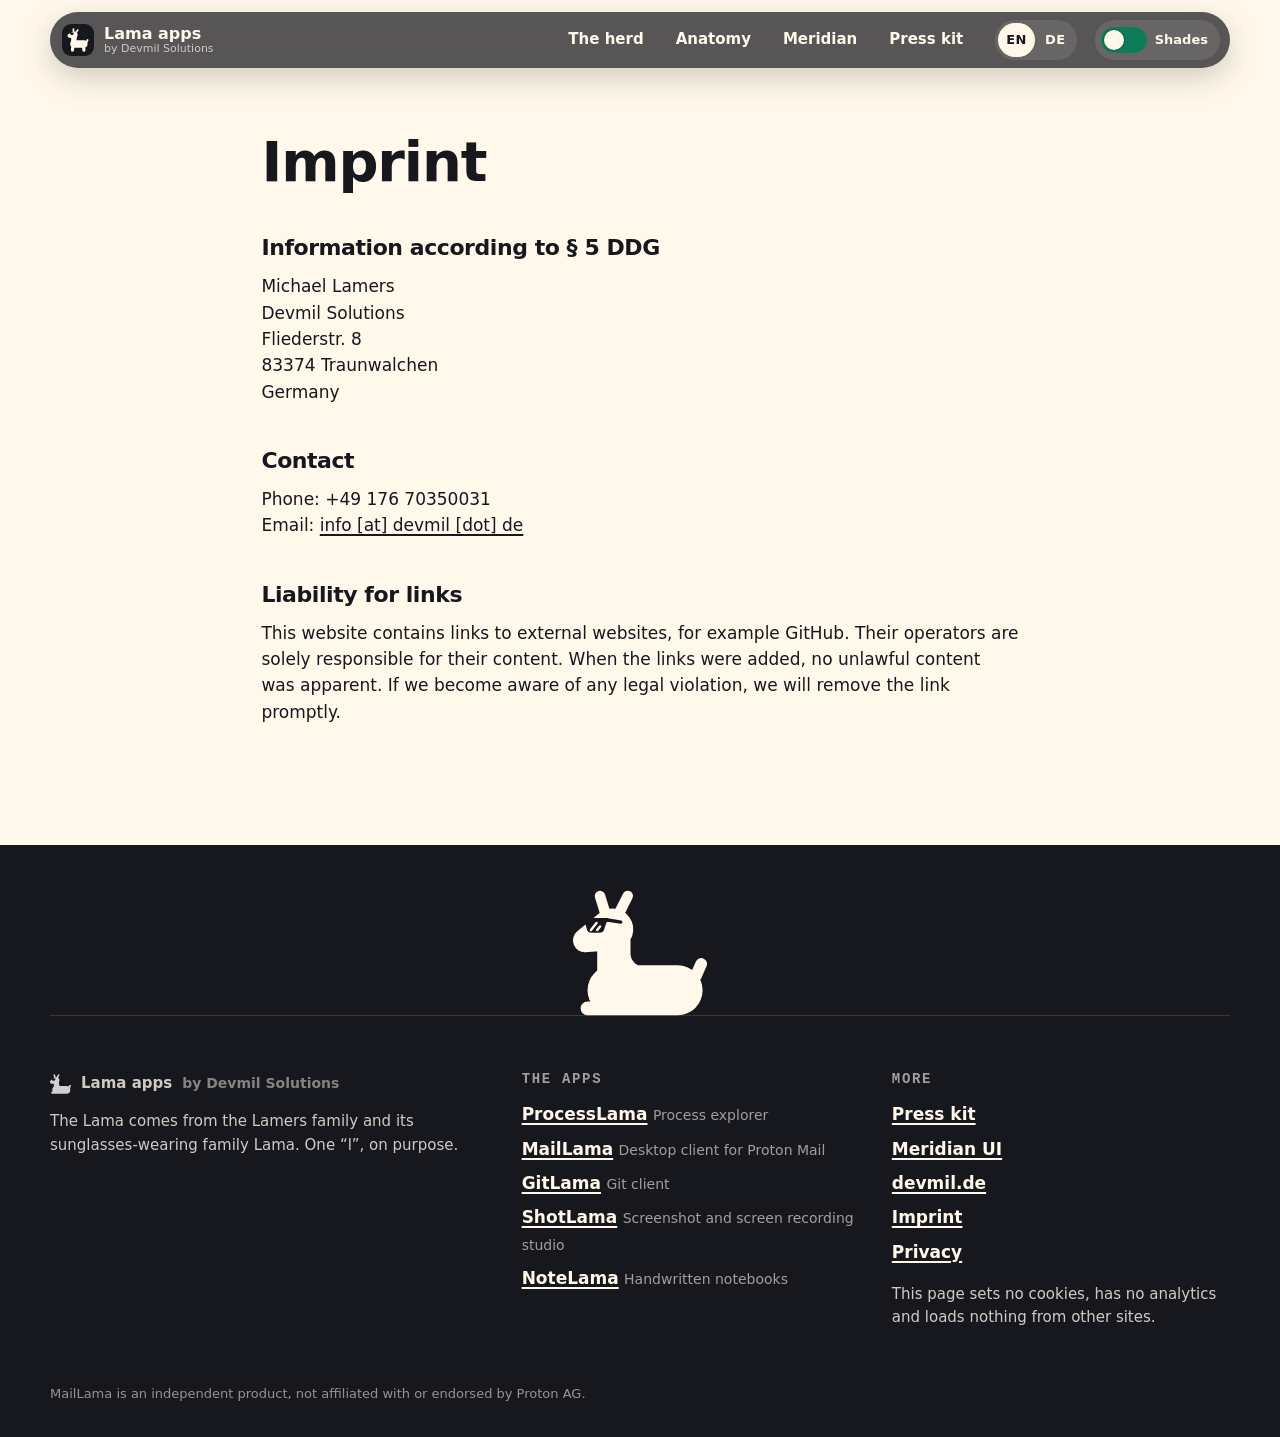
==== commit 87092680: "Sync website from Forgejo Mirrored from 5e2c39d978ecc7c30cc4758cc4c224618e437fac." ====
--- a/webfront/imprint.html
+++ b/webfront/imprint.html
@@ -11,7 +11,7 @@
   <link rel="alternate" hreflang="en" href="https://devmil.de/lama-apps/imprint.html">
   <link rel="alternate" hreflang="de" href="https://devmil.de/lama-apps/de/imprint.html">
   <link rel="icon" type="image/svg+xml" href="favicon.9982ad21af0a.svg">
-  <link rel="stylesheet" href="style.490ea2007157.css">
+  <link rel="stylesheet" href="style.1d4959572332.css">
   <script>document.documentElement.dataset.theme = matchMedia("(prefers-color-scheme: dark)").matches ? "dark" : "light";</script>
 </head>
 <body class="legal-page">
@@ -26,6 +26,7 @@
       <a href="./#apps">The herd</a>
       <a href="./#build">Anatomy</a>
       <a href="./#meridian">Meridian</a>
+      <a href="./#press-kit">Press kit</a>
     </nav>
     <div class="lang-switch" role="group" aria-label="Language"><a href="imprint.html" hreflang="en" lang="en" data-lang="en" aria-current="page">EN</a><a href="de/imprint.html" hreflang="de" lang="de" data-lang="de">DE</a></div>
     <button type="button" class="theme-toggle" data-theme-toggle aria-pressed="false" aria-label="Dark appearance">
@@ -75,6 +76,7 @@
       <div>
         <h2>More</h2>
         <ul class="footer-links">
+          <li><a href="./#press-kit">Press kit</a></li>
           <li><a href="https://devmil.de/meridian_ui/">Meridian UI</a></li>
           <li><a href="https://devmil.de/">devmil.de</a></li>
           <li><a href="imprint.html">Imprint</a></li>
@@ -87,6 +89,6 @@
   </footer>
 
 
-  <script src="site.136a82083f56.js" defer></script>
+  <script src="site.fccc096807dd.js" defer></script>
 </body>
 </html>
--- a/webfront/style.1d4959572332.css
+++ b/webfront/style.1d4959572332.css
@@ -0,0 +1,754 @@
+/* The Lama apps: family landing page. Plain CSS, no build step beyond
+   scripts/build_website.py, which only renames this file by its digest. */
+
+:root {
+  --graphite: #17171E;
+  --ivory: #FFF8EB;
+  --page: #FFF8EB;
+  --page-alt: #F4EBDA;
+  --card: #FFFFFF;
+  --ink: #17171E;
+  --ink-muted: #55535E;
+  --line: rgba(23, 23, 30, 0.12);
+  --focus: #056CB3;
+  --font: ui-rounded, "SF Pro Rounded", "Nunito", system-ui, -apple-system, "Segoe UI", Cantarell, "Noto Sans", sans-serif;
+  --mono: ui-monospace, "SF Mono", "JetBrains Mono", Menlo, Consolas, monospace;
+  --ease: cubic-bezier(0.2, 0, 0, 1);
+  --spring: cubic-bezier(0.34, 1.56, 0.64, 1);
+  --radius: 28px;
+  --wrap: 1180px;
+  color-scheme: light;
+}
+
+[data-theme="dark"] {
+  --page: #121218;
+  --page-alt: #17171E;
+  --card: #1D1D26;
+  --ink: #FFF8EB;
+  --ink-muted: #B9B4AA;
+  --line: rgba(255, 248, 235, 0.12);
+  --focus: #5BB1FE;
+  color-scheme: dark;
+}
+
+*, *::before, *::after { box-sizing: border-box; }
+html { scroll-behavior: smooth; -webkit-text-size-adjust: 100%; }
+body {
+  margin: 0;
+  font-family: var(--font);
+  font-size: 17px;
+  line-height: 1.55;
+  color: var(--ink);
+  background: var(--page);
+  transition: background-color 500ms var(--ease), color 500ms var(--ease);
+  overflow-x: hidden;
+}
+img, svg { display: block; max-width: 100%; }
+a { color: inherit; }
+button { font: inherit; color: inherit; }
+h1, h2, h3 { line-height: 1.08; letter-spacing: -0.02em; margin: 0; }
+p { margin: 0 0 1em; }
+:focus-visible { outline: 3px solid var(--focus); outline-offset: 3px; border-radius: 8px; }
+
+.skip {
+  position: absolute; left: 12px; top: -60px; z-index: 100;
+  padding: 10px 16px; border-radius: 999px; background: var(--graphite); color: var(--ivory);
+}
+.skip:focus { top: 12px; }
+
+/* Buttons ---------------------------------------------------------------- */
+.button {
+  display: inline-flex; align-items: center; gap: 8px;
+  min-height: 48px; padding: 0 22px; border-radius: 999px;
+  font-weight: 700; text-decoration: none; cursor: pointer;
+  border: 2px solid transparent;
+  transition: transform 200ms var(--spring), background-color 200ms var(--ease), box-shadow 200ms var(--ease);
+}
+.button:hover { transform: translateY(-2px) rotate(-1deg); }
+.button:active { transform: translateY(1px) scale(0.98); }
+.button.primary { background: var(--graphite); color: var(--ivory); box-shadow: 0 6px 0 rgba(0, 0, 0, 0.25); }
+.button.ghost { border-color: currentColor; background: transparent; }
+[data-theme="dark"] .button.primary { background: var(--ivory); color: var(--graphite); }
+
+.eyebrow {
+  font-family: var(--mono); font-size: 13px; letter-spacing: 0.12em; text-transform: uppercase;
+  color: var(--ink-muted); margin-bottom: 14px;
+}
+
+/* Header ----------------------------------------------------------------- */
+.site-header {
+  position: fixed; top: 12px; left: 50%; z-index: 50;
+  transform: translateX(-50%);
+  width: min(calc(100% - 24px), var(--wrap));
+  display: flex; align-items: center; gap: 18px;
+  padding: 8px 10px 8px 12px; border-radius: 999px;
+  background: rgba(23, 23, 30, 0.72); color: var(--ivory);
+  backdrop-filter: blur(14px) saturate(1.4); -webkit-backdrop-filter: blur(14px) saturate(1.4);
+  box-shadow: 0 10px 30px rgba(0, 0, 0, 0.18);
+}
+.wordmark { display: flex; align-items: center; gap: 10px; text-decoration: none; }
+.wordmark img { width: 32px; height: 32px; border-radius: 9px; transition: transform 400ms var(--spring); }
+.wordmark:hover img { transform: rotate(-12deg) scale(1.1); }
+.wordmark span { display: grid; line-height: 1.1; }
+.wordmark b { font-size: 16px; }
+.wordmark small { font-size: 11px; opacity: 0.7; }
+.site-header nav { display: flex; gap: 4px; margin-left: auto; }
+.site-header nav a {
+  padding: 8px 14px; border-radius: 999px; text-decoration: none; font-weight: 600; font-size: 15px;
+  transition: background-color 200ms var(--ease);
+}
+.site-header nav a:hover { background: rgba(255, 248, 235, 0.12); }
+
+.theme-toggle {
+  display: inline-flex; align-items: center; gap: 8px;
+  min-height: 40px; padding: 0 12px 0 6px; border: 0; border-radius: 999px;
+  background: rgba(255, 248, 235, 0.1); color: var(--ivory); cursor: pointer;
+}
+.tt-track { position: relative; width: 46px; height: 26px; border-radius: 999px; background: #0E7C59; transition: background-color 400ms var(--ease); }
+.tt-thumb {
+  position: absolute; top: 3px; left: 3px; width: 20px; height: 20px; border-radius: 50%;
+  background: var(--ivory); box-shadow: 0 0 0 1px rgba(0, 0, 0, 0.2);
+  transition: transform 400ms var(--spring), background-color 400ms var(--ease), box-shadow 400ms var(--ease);
+}
+.tt-label { font-size: 13px; font-weight: 700; }
+
+.lang-switch {
+  display: inline-flex; gap: 2px; padding: 3px; border-radius: 999px;
+  background: rgba(255, 248, 235, 0.1);
+}
+.lang-switch[hidden] { display: none; }
+.lang-switch a, .lang-switch button {
+  display: inline-grid; place-items: center; min-width: 36px; min-height: 34px; padding: 0 8px;
+  border: 0; border-radius: 999px; background: transparent; color: var(--ivory);
+  font-size: 13px; font-weight: 700; letter-spacing: 0.04em; text-decoration: none; cursor: pointer;
+  transition: background-color 200ms var(--ease), color 200ms var(--ease);
+}
+.lang-switch a:hover, .lang-switch button:hover { background: rgba(255, 248, 235, 0.14); }
+.lang-switch [aria-pressed="true"], .lang-switch [aria-current="page"] { background: var(--ivory); color: var(--graphite); }
+[data-theme="dark"] .tt-track { background: #3A3A46; }
+[data-theme="dark"] .tt-thumb { transform: translateX(20px); }
+
+/* Hero: a Lama on a terminal ------------------------------------------------ */
+.hero {
+  --hl: #24C27D;
+  --hw: clamp(56px, 7.4vw, 92px);
+  position: relative; isolation: isolate; overflow: hidden;
+  min-height: clamp(700px, 100svh, 940px);
+  display: flex; flex-direction: column;
+  background: #0E0E14; color: var(--ivory);
+}
+.hero-grid {
+  position: absolute; inset: 0; z-index: -1;
+  background-image:
+    radial-gradient(rgba(255, 248, 235, 0.13) 1px, transparent 1.2px),
+    linear-gradient(rgba(255, 248, 235, 0.045) 1px, transparent 1px),
+    linear-gradient(90deg, rgba(255, 248, 235, 0.045) 1px, transparent 1px);
+  background-size: 24px 24px, 120px 120px, 120px 120px;
+  background-position: 12px 12px, 0 0, 0 0;
+  -webkit-mask-image: radial-gradient(120% 90% at 60% 30%, #000 40%, transparent 100%);
+  mask-image: radial-gradient(120% 90% at 60% 30%, #000 40%, transparent 100%);
+}
+.hero-glow {
+  position: absolute; right: 6%; top: 18%; width: 46vw; max-width: 640px; aspect-ratio: 1; border-radius: 50%;
+  background: #24C27D; opacity: 0.16; filter: blur(90px);
+  animation: accent-glow 20s ease-in-out infinite;
+}
+@keyframes accent-glow {
+  0%, 100% { background: #24C27D; }
+  20% { background: #9B83FF; }
+  40% { background: #5BB1FE; }
+  60% { background: #E977BB; }
+  80% { background: #5CC0CF; }
+}
+
+.hero-inner {
+  position: relative; z-index: 3; flex: 1;
+  width: min(calc(100% - 40px), var(--wrap)); margin: 0 auto;
+  display: grid; grid-template-columns: minmax(0, 1fr) minmax(0, 1fr); align-items: end; gap: clamp(24px, 4vw, 64px);
+  padding: 112px 0 36px;
+}
+.hero-copy { min-width: 0; align-self: center; }
+.hero .eyebrow { color: rgba(255, 248, 235, 0.62); text-transform: none; letter-spacing: 0.02em; font-size: 14px; }
+.prompt { color: var(--hl); }
+.hero h1 { font-size: clamp(40px, 4.7vw, 68px); font-weight: 900; letter-spacing: -0.035em; text-wrap: balance; }
+.hero h1 code {
+  display: inline-block; margin-top: 0.12em; padding: 0.04em 0.28em 0.08em; border-radius: 0.18em;
+  font-family: var(--mono); font-size: 0.62em; font-weight: 700; letter-spacing: -0.02em;
+  color: var(--hl); background: rgba(36, 194, 125, 0.1); box-shadow: inset 0 0 0 1px rgba(36, 194, 125, 0.35);
+}
+.lead { font-size: clamp(18px, 1.5vw, 20px); max-width: 34em; margin-top: 22px; color: rgba(255, 248, 235, 0.82); }
+.hero-actions { display: flex; flex-wrap: wrap; gap: 12px; margin-top: 28px; }
+.hero .button.primary { background: var(--ivory); color: var(--graphite); box-shadow: 0 6px 0 rgba(0, 0, 0, 0.5); }
+.hero .button.ghost { color: var(--ivory); border-color: rgba(255, 248, 235, 0.4); }
+
+.hero-stage { --lw: clamp(150px, 16vw, 220px); position: relative; min-width: 0; padding-top: calc(var(--lw) * 0.92); }
+.hero-lama { position: absolute; top: 0; right: 9%; z-index: 2; width: var(--lw); aspect-ratio: 1; transform-origin: 55% 92%; }
+.hero-lama .pose,
+.scene-lama .pose { position: absolute; inset: 0; width: 100%; height: 100%; user-select: none; -webkit-user-drag: none; transition: opacity 260ms var(--ease); }
+.hero-lama .hello, .hero-lama.is-hello .proud,
+.scene-lama .hello, .scene-lama.is-hello .proud { opacity: 0; }
+.hero-lama.is-hello .hello, .scene-lama.is-hello .hello { opacity: 1; }
+
+.terminal {
+  position: relative; border-radius: 14px; overflow: hidden;
+  background: #08080C; border: 1px solid rgba(255, 248, 235, 0.14);
+  box-shadow: 0 30px 80px -30px rgba(0, 0, 0, 0.9), 0 0 0 6px rgba(255, 248, 235, 0.03);
+}
+.t-bar { display: flex; align-items: center; gap: 12px; height: 34px; padding: 0 12px; background: #15151C; border-bottom: 1px solid rgba(255, 248, 235, 0.08); }
+.t-dots { display: flex; gap: 6px; }
+.t-dots i { width: 10px; height: 10px; border-radius: 50%; background: rgba(255, 248, 235, 0.18); }
+.t-dots i:first-child { background: #E5484D; }
+.t-dots i:nth-child(2) { background: #F0B429; }
+.t-dots i:nth-child(3) { background: #24C27D; }
+.t-title { flex: 1; text-align: center; margin-right: 46px; font-family: var(--mono); font-size: 12px; color: rgba(255, 248, 235, 0.5); }
+.t-body {
+  margin: 0; padding: 14px 16px 16px; overflow-x: auto;
+  font-family: var(--mono); font-size: 13px; line-height: 1.75; color: rgba(255, 248, 235, 0.88);
+}
+.t-line { display: block; white-space: pre; border-radius: 4px; }
+.t-head { color: rgba(255, 248, 235, 0.42); }
+.t-prompt { color: var(--hl); font-weight: 700; }
+.t-row { text-decoration: none; margin: 0 -6px; padding: 0 6px; transition: background-color 150ms var(--ease); }
+.t-row:hover, .t-row:focus-visible { background: color-mix(in srgb, var(--accent-dark) 16%, transparent); outline-offset: 0; }
+.t-name { color: var(--accent-dark); font-weight: 700; }
+.t-plat { color: rgba(255, 248, 235, 0.55); }
+.t-head > span { color: inherit; font-weight: inherit; }
+.t-sum { color: rgba(255, 248, 235, 0.5); margin-top: 6px; }
+.t-status { font-style: normal; }
+.t-status.is-beta { color: #24C27D; }
+.t-status.is-preview { color: #9B83FF; }
+.t-status.is-in-development { color: #F0B429; }
+.t-caret { display: inline-block; width: 0.6em; height: 1.1em; vertical-align: -0.2em; background: var(--ivory); animation: caret 1s steps(1) infinite; }
+@keyframes caret { 50% { opacity: 0; } }
+html.js .terminal.is-typing .t-line:not(.is-typed) { visibility: hidden; }
+
+.baseline { position: relative; z-index: 3; width: min(calc(100% - 40px), var(--wrap)); margin: 0 auto; padding: 8px 0 26px; }
+.ruler {
+  position: absolute; left: 0; right: 0; top: calc(8px + var(--hw) * 0.92); height: 9px;
+  border-top: 1px solid rgba(255, 248, 235, 0.35);
+  background: repeating-linear-gradient(90deg, rgba(255, 248, 235, 0.35) 0 1px, transparent 1px 24px),
+              repeating-linear-gradient(90deg, rgba(255, 248, 235, 0.35) 0 1px, transparent 1px 120px);
+  background-size: auto 4px, auto 9px; background-repeat: repeat-x;
+}
+.herd { position: relative; z-index: 1; display: flex; justify-content: space-between; padding: 0 clamp(0px, 4vw, 60px); }
+.herd-lama { position: relative; display: grid; justify-items: center; gap: 12px; width: var(--hw); text-decoration: none; }
+.herd-body { position: relative; display: block; width: 100%; aspect-ratio: 1; transform-origin: 55% 92%; }
+.herd-body img { position: absolute; inset: 0; width: 100%; height: 100%; transition: opacity 180ms var(--ease); }
+.herd-hello { opacity: 0; }
+.herd-lama:hover .herd-hello, .herd-lama:focus-visible .herd-hello, .herd-lama.is-grazing .herd-hello { opacity: 1; }
+.herd-lama:hover .herd-proud, .herd-lama:focus-visible .herd-proud, .herd-lama.is-grazing .herd-proud { opacity: 0; }
+.herd-lama:hover .herd-body { animation: hop 520ms var(--ease); }
+.herd-name {
+  font-family: var(--mono); font-size: 12px; white-space: nowrap; color: rgba(255, 248, 235, 0.55);
+  transition: color 160ms var(--ease);
+}
+.herd-name::before { content: "./"; opacity: 0.5; }
+.herd-lama:hover .herd-name, .herd-lama:focus-visible .herd-name { color: var(--accent-dark); }
+@keyframes hop {
+  0%, 100% { transform: none; }
+  20% { transform: scale(1.04, 0.94); }
+  50% { transform: translateY(-22%) scale(0.97, 1.04); }
+  80% { transform: scale(1.03, 0.97); }
+}
+
+/* Status ticker ------------------------------------------------------------ */
+.parade { overflow: hidden; background: #08080C; color: var(--ivory); padding: 10px 0; border-top: 1px solid rgba(255, 248, 235, 0.1); border-bottom: 1px solid rgba(255, 248, 235, 0.1); }
+.parade-track { display: flex; width: max-content; animation: parade 60s linear infinite; }
+.parade:hover .parade-track { animation-play-state: paused; }
+.parade-run { display: flex; }
+.parade-item { display: flex; align-items: center; gap: 10px; padding: 0 28px; font-family: var(--mono); font-size: 14px; border-right: 1px solid rgba(255, 248, 235, 0.08); }
+.parade-item img { width: 34px; height: 34px; transform-origin: 55% 92%; animation: hop 900ms var(--ease) infinite; animation-delay: calc(var(--i) * -180ms); }
+.parade-item b { color: var(--accent-dark); }
+.parade-item i { font-style: normal; font-size: 12px; padding: 1px 8px; border-radius: 999px; background: rgba(255, 248, 235, 0.06); }
+@keyframes parade { to { transform: translateX(-50%); } }
+
+/* Sections --------------------------------------------------------------- */
+.section { width: min(calc(100% - 40px), var(--wrap)); margin: 0 auto; padding: 120px 0 40px; }
+.section-head { max-width: 760px; margin-bottom: 64px; }
+.section-head h2 { font-size: clamp(40px, 5.4vw, 72px); font-weight: 900; letter-spacing: -0.035em; margin-bottom: 20px; }
+.section-head h2 span { color: var(--ink-muted); }
+.section-head p { font-size: 19px; color: var(--ink-muted); }
+
+html.js .reveal { opacity: 0; transform: translateY(28px); transition: opacity 700ms var(--ease), transform 700ms var(--ease); }
+html.js .reveal.is-in { opacity: 1; transform: none; }
+
+/* Apps ------------------------------------------------------------------- */
+.app {
+  display: grid; grid-template-columns: minmax(0, 1.1fr) minmax(0, 1fr); gap: clamp(28px, 5vw, 72px);
+  align-items: center; margin-bottom: 120px;
+}
+.app.is-flipped .app-figure { order: 2; }
+.app-figure { margin: 0; min-width: 0; }
+.app-figure figcaption {
+  display: flex; flex-wrap: wrap; align-items: center; justify-content: space-between; gap: 12px;
+  margin-top: 14px; font-size: 15px; color: var(--ink-muted);
+}
+
+.stage {
+  position: relative; overflow: hidden; isolation: isolate;
+  aspect-ratio: 4 / 3; container-type: inline-size;
+  border-radius: var(--radius); background: var(--ground);
+  box-shadow: 0 2px 0 rgba(255, 255, 255, 0.06) inset, 0 24px 60px -24px var(--ground);
+  --floor: 16cqw; --lw: 28cqw; --lx: 36cqw;
+}
+.stage::before {
+  content: ""; position: absolute; inset: 0; z-index: -1; opacity: 0.4;
+  background: radial-gradient(60% 60% at 50% 40%, var(--accent) 0%, transparent 70%);
+}
+.scene-lama {
+  position: absolute; z-index: 3; width: var(--lw); aspect-ratio: 1;
+  left: var(--lx); bottom: calc(var(--floor) - var(--lw) * 0.08);
+  transform-origin: 55% 92%;
+}
+
+.app-copy { min-width: 0; }
+.app-head { display: flex; align-items: center; gap: 16px; margin-bottom: 18px; }
+.app-tile { width: 72px; height: 72px; border-radius: 18px; box-shadow: 0 10px 24px -10px var(--accent); transition: transform 400ms var(--spring); }
+.app:hover .app-tile { transform: rotate(-8deg) scale(1.06); }
+.app-job { margin: 0; font-size: 14px; font-weight: 700; color: var(--accent); }
+[data-theme="dark"] .app-job { color: var(--accent-dark); }
+.app-head h3 { font-size: clamp(32px, 3.4vw, 44px); font-weight: 900; letter-spacing: -0.03em; }
+.status {
+  margin-left: auto; align-self: flex-start; white-space: nowrap;
+  padding: 4px 12px; border-radius: 999px; font-size: 13px; font-weight: 700;
+  background: var(--page-alt); border: 1.5px solid var(--line);
+}
+.status.is-beta::before, .status.is-dev::before {
+  content: ""; display: inline-block; width: 8px; height: 8px; margin-right: 6px; border-radius: 50%;
+  background: #16A34A; vertical-align: 1px; animation: breathe 2s ease-in-out infinite;
+}
+.status.is-dev::before { background: #D97706; }
+@keyframes breathe { 50% { opacity: 0.35; transform: scale(0.75); } }
+.app-tagline { font-size: clamp(22px, 2.2vw, 28px); font-weight: 800; line-height: 1.2; letter-spacing: -0.015em; }
+.app-summary { color: var(--ink-muted); }
+.app-features { list-style: none; padding: 0; margin: 0 0 18px; display: grid; gap: 8px; }
+.app-features li { position: relative; padding-left: 30px; }
+.app-features li::before {
+  content: ""; position: absolute; left: 0; top: 0.3em; width: 18px; height: 18px; border-radius: 6px;
+  background: var(--accent) url("data:image/svg+xml,%3Csvg xmlns='http://www.w3.org/2000/svg' viewBox='0 0 18 18'%3E%3Cpath d='M5 9.5l2.6 2.5L13 6.5' fill='none' stroke='%23FFF8EB' stroke-width='2.2' stroke-linecap='round' stroke-linejoin='round'/%3E%3C/svg%3E") center / 18px no-repeat;
+}
+.app-platforms { list-style: none; padding: 0; margin: 0 0 26px; display: flex; flex-wrap: wrap; gap: 6px; }
+.app-platforms li { padding: 3px 12px; border-radius: 999px; font-size: 13px; font-weight: 600; border: 1.5px dashed var(--line); color: var(--ink-muted); }
+.app-link { background: var(--ground); color: var(--ivory); box-shadow: 0 6px 0 color-mix(in srgb, var(--ground) 60%, #000); }
+[data-theme="dark"] .app-link { box-shadow: 0 0 0 2px var(--accent-dark), 0 6px 0 #000; }
+
+.scene-action {
+  display: inline-flex; align-items: center; gap: 10px; min-height: 44px; padding: 0 18px 0 8px;
+  border: 0; border-radius: 999px; cursor: pointer; font-weight: 700;
+  background: var(--ground); color: var(--ivory);
+}
+.shutter { width: 28px; height: 28px; border-radius: 50%; border: 3px solid var(--ivory); background: var(--accent-dark); transition: transform 160ms var(--spring); }
+.scene-action:active .shutter { transform: scale(0.8); }
+
+/* ProcessLama scene --------------------------------------------------------- */
+.scene-mimameidr::after {
+  content: ""; position: absolute; inset: 0; z-index: -1; opacity: 0.18;
+  background-image: linear-gradient(var(--accent-dark) 1px, transparent 1px), linear-gradient(90deg, var(--accent-dark) 1px, transparent 1px);
+  background-size: 8cqw 8cqw;
+}
+.pl-line { position: absolute; left: 0; right: 0; bottom: calc(var(--floor) - 0.3cqw); height: 0.6cqw; border-radius: 1cqw; background: var(--accent-dark); opacity: 0.85; }
+.pl-beats { position: absolute; inset: 0; z-index: 2; pointer-events: none; }
+.pl-beat { position: absolute; left: 0; bottom: calc(var(--floor) - 4cqw); width: 12cqw; height: 8cqw; }
+.pl-beat svg { width: 100%; height: 100%; overflow: visible; }
+.pl-beat path { fill: none; stroke: var(--prop); stroke-width: 1.6; stroke-linejoin: round; stroke-linecap: round; filter: drop-shadow(0 0 3px var(--accent-dark)); }
+.pl-monitor {
+  position: absolute; top: 4cqw; right: 4cqw; width: 40cqw; padding: 2cqw 2.4cqw;
+  border-radius: 2.4cqw; background: rgba(0, 0, 0, 0.28); color: var(--ivory);
+  font-family: var(--mono); font-size: 2.3cqw; line-height: 1.5;
+}
+.pl-live { display: flex; align-items: center; gap: 1cqw; font-weight: 700; color: var(--accent-dark); margin-bottom: 0.6cqw; }
+.pl-live i { width: 1.4cqw; height: 1.4cqw; border-radius: 50%; background: var(--accent-dark); animation: breathe 1.6s ease-in-out infinite; }
+.pl-top { list-style: none; margin: 0; padding: 0; }
+.pl-top li { display: flex; justify-content: space-between; gap: 2cqw; padding: 0 1cqw; border-radius: 0.8cqw; background: color-mix(in srgb, var(--accent-dark) calc(var(--heat, 0) * 1%), transparent); transition: background-color 400ms var(--ease); }
+
+/* MailLama scene ------------------------------------------------------------ */
+.scene-crossproton { --floor: 14cqw; --lw: 26cqw; --lx: 60cqw; }
+.scene-crossproton::after { content: ""; position: absolute; left: 0; right: 0; bottom: 0; height: var(--floor); background: rgba(0, 0, 0, 0.16); z-index: -1; }
+.ml-envelope { position: absolute; left: 6cqw; bottom: var(--floor); width: 32cqw; overflow: visible; z-index: 4; transform-origin: 50% 100%; }
+.ml-back { fill: color-mix(in srgb, var(--prop) 70%, var(--ground)); }
+.ml-front { fill: var(--prop); }
+.ml-flap { fill: none; stroke: var(--prop); stroke-width: 4; stroke-linejoin: round; stroke-linecap: round; }
+.ml-letters { position: absolute; inset: 0; z-index: 3; pointer-events: none; }
+.ml-letter { position: absolute; left: 0; top: 0; width: 8cqw; height: 5.6cqw; }
+.ml-letter svg { width: 100%; height: 100%; overflow: visible; }
+.ml-count { position: absolute; top: 4cqw; left: 4cqw; display: flex; gap: 1.6cqw; font-size: 2.4cqw; font-weight: 700; color: var(--ivory); }
+.ml-count > span { padding: 0.8cqw 2cqw; border-radius: 99px; background: rgba(0, 0, 0, 0.22); }
+.ml-count b { font-family: var(--mono); color: #F0EF52; }
+.ml-gulp { animation: gulp 380ms var(--spring); }
+@keyframes gulp { 40% { transform: scale(1.08, 0.9); } }
+
+/* GitLama scene ------------------------------------------------------------- */
+.scene-northspline { --floor: 22cqw; }
+.gl-trunk { position: absolute; left: 0; right: 0; bottom: calc(var(--floor) - 0.6cqw); height: 1.2cqw; border-radius: 1cqw; background: var(--accent-dark); }
+.gl-branch {
+  position: absolute; left: 0; right: 0; bottom: calc(var(--floor) - 12cqw); height: 0.8cqw; border-radius: 1cqw;
+  background: repeating-linear-gradient(90deg, #E977BB 0 3cqw, transparent 3cqw 4.5cqw); opacity: 0.8;
+}
+.gl-commits { position: absolute; inset: 0; z-index: 2; pointer-events: none; }
+.gl-commit {
+  position: absolute; left: 0; bottom: calc(var(--floor) - 2.5cqw); width: 5cqw; height: 5cqw; border-radius: 50%;
+  background: var(--ground); border: 1.1cqw solid var(--accent-dark);
+}
+.gl-commit.is-merge { background: var(--prop); box-shadow: 0 0 0 0.8cqw var(--ground), 0 0 0 1.6cqw #E977BB; }
+.gl-commit.is-branch { bottom: calc(var(--floor) - 14cqw); border-color: #E977BB; }
+.gl-log {
+  position: absolute; top: 4cqw; left: 4cqw; right: 4cqw; display: flex; flex-direction: column; gap: 0.6cqw;
+  font-family: var(--mono); font-size: 2.4cqw; color: var(--ivory);
+}
+.gl-head { align-self: flex-start; padding: 0.4cqw 1.6cqw; border-radius: 99px; background: var(--accent-dark); color: var(--ground); font-weight: 700; }
+.gl-msg { opacity: 0.92; white-space: nowrap; overflow: hidden; text-overflow: ellipsis; }
+.gl-sha { color: #E977BB; }
+.gl-msg.is-new { animation: pop-in 360ms var(--spring); }
+@keyframes pop-in { from { transform: translateY(40%); opacity: 0; } }
+
+/* ShotLama scene ------------------------------------------------------------ */
+.scene-shotlama { --floor: 12cqw; --lw: 34cqw; --lx: 31cqw; }
+.sl-corners { position: absolute; left: 22cqw; top: 6cqw; width: 52cqw; height: 62cqw; z-index: 4; overflow: visible; }
+.sl-corners path { fill: none; stroke: var(--prop); stroke-width: 1.4cqw; stroke-linecap: round; vector-effect: non-scaling-stroke; }
+.sl-dim { position: absolute; inset: 0; z-index: 5; background: rgba(0, 0, 0, 0.34); opacity: 0; transition: opacity 160ms var(--ease); pointer-events: none;
+  clip-path: polygon(evenodd, 0 0, 100% 0, 100% 100%, 0 100%, 0 0, 23.4% 10.4%, 23.4% 88.3%, 72.6% 88.3%, 72.6% 10.4%, 23.4% 10.4%);
+}
+.stage.is-capturing .sl-dim { opacity: 1; }
+.stage.is-capturing .sl-corners { animation: corners-in 300ms var(--spring); }
+@keyframes corners-in { from { transform: scale(1.08); } }
+.sl-flash { position: absolute; inset: 0; z-index: 6; background: #fff; opacity: 0; pointer-events: none; }
+.sl-cards { position: absolute; right: 2.5cqw; bottom: 2.5cqw; z-index: 7; display: flex; flex-direction: column; gap: 1.6cqw; align-items: flex-end; }
+.sl-card {
+  position: relative; width: 22cqw; aspect-ratio: 4 / 3; overflow: hidden; cursor: pointer;
+  border-radius: 1.6cqw; border: 0.5cqw solid var(--ivory);
+  box-shadow: 0 1.2cqw 3cqw rgba(0, 0, 0, 0.45); background: var(--ground);
+}
+.sl-shot { position: absolute; left: 0; top: 0; width: 100cqw; height: 75cqw; transform-origin: 0 0; background: var(--ground); pointer-events: none; }
+
+/* NoteLama scene ------------------------------------------------------------ */
+.scene-nibluma { --floor: 25cqw; --lw: 24cqw; --lx: 36.8cqw; }
+.nl-book { position: absolute; left: 0; bottom: 0; width: 100%; height: 100%; z-index: 2; overflow: visible; }
+.nl-cover { fill: var(--accent-dark); opacity: 0.9; }
+.nl-page { fill: #FBF7EE; }
+.nl-left { fill: #F6F0E2; }
+.nl-turn { fill: #FFFDF6; opacity: 0; transform-box: view-box; transform-origin: 0 0; filter: drop-shadow(0 -2px 3px rgba(0, 0, 0, 0.18)); }
+.nl-rules path { fill: none; stroke: #9CC7D1; stroke-width: 0.8; opacity: 0.8; }
+.nl-ink path { fill: none; stroke: #22314F; stroke-width: 2.1; stroke-linecap: round; stroke-linejoin: round; }
+.nl-pen { fill: var(--graphite); transition: opacity 300ms var(--ease); }
+.nl-pen rect { fill: var(--accent); }
+.scene-nibluma .scene-lama { z-index: 3; }
+
+/* Anatomy ------------------------------------------------------------------- */
+.build-grid { display: grid; grid-template-columns: minmax(0, 0.9fr) minmax(0, 1.1fr); gap: clamp(28px, 5vw, 80px); align-items: center; }
+.build-copy h2 { font-size: clamp(40px, 5.4vw, 72px); font-weight: 900; letter-spacing: -0.035em; margin-bottom: 20px; }
+.build-copy > p { font-size: 19px; color: var(--ink-muted); }
+.build-steps { list-style: none; counter-reset: step; padding: 0; margin: 28px 0; display: grid; gap: 12px; }
+.build-steps li {
+  counter-increment: step; position: relative; padding: 14px 16px 14px 60px; border-radius: 18px;
+  border: 2px solid var(--line); color: var(--ink-muted); transition: border-color 300ms var(--ease), background-color 300ms var(--ease), color 300ms var(--ease), transform 400ms var(--spring);
+}
+.build-steps li::before {
+  content: counter(step); position: absolute; left: 14px; top: 13px; width: 32px; height: 32px; border-radius: 50%;
+  display: grid; place-items: center; font-weight: 900; background: var(--page-alt);
+}
+.build-steps li b { color: var(--ink); }
+.build-steps li.is-on { border-color: #E977BB; background: color-mix(in srgb, #E977BB 10%, transparent); color: var(--ink); transform: translateX(6px); }
+.build-steps li.is-on::before { background: #E977BB; color: var(--graphite); }
+
+.build-stage { min-width: 0; }
+.build-paper {
+  position: relative; aspect-ratio: 1; border-radius: var(--radius); overflow: hidden;
+  background: #4D253F;
+  background-image: linear-gradient(rgba(233, 119, 187, 0.12) 1px, transparent 1px), linear-gradient(90deg, rgba(233, 119, 187, 0.12) 1px, transparent 1px);
+  background-size: 10% 10%;
+}
+.build-svg { width: 100%; height: 100%; }
+.b-ring { fill: none; stroke: #E977BB; stroke-width: 0.6; stroke-dasharray: 100; stroke-dashoffset: 100; }
+.b-dot { fill: #E977BB; opacity: 0; }
+.b-part { fill: var(--ivory); opacity: 0; transform-box: fill-box; transform-origin: 50% 50%; transform: scale(0.4); }
+.b-shades { opacity: 0; transform: translateY(-40px); }
+.build-stage.is-step-1 .b-ring { stroke-dashoffset: 0; transition: stroke-dashoffset 700ms var(--ease) calc(var(--i) * 70ms); }
+.build-stage.is-step-1 .b-dot { opacity: 1; transition: opacity 300ms var(--ease) calc(var(--i) * 70ms); }
+.build-stage.is-step-2 .b-part { opacity: 1; transform: none; transition: opacity 400ms var(--ease) calc(var(--i) * 120ms), transform 600ms var(--spring) calc(var(--i) * 120ms); }
+.build-stage.is-step-2 .b-ring, .build-stage.is-step-2 .b-dot { opacity: 0.35; }
+.build-stage.is-step-3 .b-shades { opacity: 1; transform: none; transition: opacity 200ms var(--ease), transform 700ms cubic-bezier(0.5, 1.8, 0.6, 1); }
+.build-stage.is-step-3 .b-ring, .build-stage.is-step-3 .b-dot { opacity: 0; transition: opacity 600ms var(--ease) 500ms; }
+.build-stage.is-done .build-svg { animation: hop 700ms var(--ease) 2; }
+
+.poses { display: grid; grid-template-columns: repeat(5, minmax(0, 1fr)); gap: 10px; margin-top: 14px; }
+.poses figure { margin: 0; padding: 10px 6px 8px; border-radius: 18px; background: var(--graphite); color: var(--ivory); text-align: center; font-size: 12px; font-weight: 700; }
+.poses img { width: 100%; height: auto; transition: transform 400ms var(--spring); }
+.poses figure:hover img { transform: translateY(-8px) rotate(-6deg); }
+
+/* Meridian ---------------------------------------------------------------- */
+.studio { border-radius: 36px; padding: clamp(16px, 3vw, 32px); background: var(--page-alt); border: 2px solid var(--line); }
+.studio-controls { display: flex; flex-wrap: wrap; gap: 12px; justify-content: space-between; margin-bottom: 22px; }
+.chips { display: flex; flex-wrap: wrap; gap: 8px; }
+.chip {
+  display: inline-flex; align-items: center; gap: 8px; min-height: 44px; padding: 0 16px 0 10px;
+  border-radius: 999px; border: 2px solid var(--line); background: var(--card); cursor: pointer; font-weight: 700; font-size: 15px;
+  transition: transform 220ms var(--spring), border-color 200ms var(--ease), background-color 200ms var(--ease);
+}
+.chip img { width: 22px; height: 22px; border-radius: 6px; }
+.chip:hover { transform: translateY(-2px); }
+.chip[aria-pressed="true"] { border-color: var(--accent); background: var(--ground); color: var(--ivory); }
+.segmented { display: inline-flex; padding: 4px; border-radius: 999px; background: var(--card); border: 2px solid var(--line); }
+.segmented button { min-height: 36px; padding: 0 18px; border: 0; border-radius: 999px; background: none; cursor: pointer; font-weight: 700; }
+.segmented button[aria-pressed="true"] { background: var(--graphite); color: var(--ivory); }
+[data-theme="dark"] .segmented button[aria-pressed="true"] { background: var(--ivory); color: var(--graphite); }
+
+.studio-body { display: grid; grid-template-columns: minmax(0, 1.6fr) minmax(0, 1fr); gap: 24px; align-items: start; }
+.studio-note { grid-column: 1 / -1; font-size: 14px; color: var(--ink-muted); margin: 0; }
+
+.mock {
+  --m-row: 28px; --m-r: 7px; --m-rl: 10px;
+  overflow: hidden; border-radius: 16px; background: var(--m-ground); color: var(--m-ink);
+  font-family: -apple-system, BlinkMacSystemFont, "SF Pro Text", "Segoe UI Variable Text", "Segoe UI", Cantarell, "Noto Sans", sans-serif;
+  font-size: 13px; line-height: 1.3; box-shadow: 0 30px 60px -30px rgba(0, 0, 0, 0.45), 0 0 0 1px var(--m-line-strong);
+  transition: background-color 400ms var(--ease), color 400ms var(--ease);
+}
+.mock * { transition: background-color 400ms var(--ease), color 400ms var(--ease), border-color 400ms var(--ease), height 400ms var(--ease), border-radius 400ms var(--ease); }
+.m-bar { display: flex; align-items: center; gap: 12px; height: 40px; padding: 0 12px; }
+.m-dots { display: flex; gap: 6px; }
+.m-dots i { width: 11px; height: 11px; border-radius: 50%; background: var(--m-line-strong); }
+.m-title { font-weight: 600; }
+.m-search { margin-left: auto; width: 34%; padding: 4px 10px; border-radius: var(--m-r); background: var(--m-pane); color: var(--m-ink-faint); border: 1px solid var(--m-line); }
+.m-body { display: grid; grid-template-columns: 30% minmax(0, 1fr); gap: 8px; padding: 0 8px 8px 0; min-height: 330px; }
+.m-side { position: relative; display: flex; flex-direction: column; gap: 2px; padding: 4px 8px 34px 10px; }
+.m-heading { font-size: 11px; font-weight: 600; color: var(--m-ink-faint); text-transform: uppercase; letter-spacing: 0.04em; margin: 8px 0 2px 8px; }
+.m-nav { display: flex; align-items: center; gap: 8px; height: var(--m-row); padding: 0 8px; border-radius: calc(var(--m-r) - 2px); color: var(--m-ink-muted); }
+.m-nav i { width: 12px; height: 12px; border-radius: 3px; border: 1.5px solid currentColor; opacity: 0.8; }
+.m-nav.is-active { background: var(--m-accent-soft); color: var(--m-accent-ink); font-weight: 600; }
+.m-sig { position: absolute; left: 18px; bottom: 10px; width: 17px; height: 16px; color: var(--m-ink-faint); cursor: help; }
+.m-sig svg { width: 17px; height: 16px; }
+.mock:hover .m-sig { color: var(--m-ink-muted); }
+.m-sig::after {
+  content: ""; position: absolute; inset: -9px; border-radius: 50%; border: 2px solid var(--m-accent);
+  animation: ping 2.4s ease-out infinite;
+}
+@keyframes ping { 0% { transform: scale(0.6); opacity: 1; } 70%, 100% { transform: scale(1.6); opacity: 0; } }
+.m-island { padding: 14px; border-radius: var(--m-rl); background: var(--m-pane); box-shadow: 0 1px 2px rgba(0, 0, 0, 0.08); }
+.m-island-head { display: flex; align-items: center; justify-content: space-between; gap: 10px; margin-bottom: 10px; }
+.m-island-head small { display: block; font-size: 11px; color: var(--m-ink-faint); }
+.m-island-head strong { font-size: 15px; font-weight: 600; }
+.m-button { flex: none; padding: 6px 12px; border-radius: var(--m-r); background: var(--m-accent); color: var(--m-on-accent); font-weight: 600; }
+.m-rows { display: grid; }
+.m-row { display: flex; align-items: center; gap: 10px; height: var(--m-row); padding: 0 8px; border-radius: calc(var(--m-r) - 2px); border-bottom: 1px solid var(--m-line); }
+.m-row:last-child { border-bottom: 0; }
+.m-row b { font-weight: 500; flex: 1; min-width: 0; white-space: nowrap; overflow: hidden; text-overflow: ellipsis; }
+.m-row span { color: var(--m-ink-muted); font-variant-numeric: tabular-nums; white-space: nowrap; }
+.m-row i { width: 8px; height: 8px; border-radius: 50%; background: var(--m-success); flex: none; }
+.m-row.is-selected { background: var(--m-accent); color: var(--m-on-accent); border-color: transparent; }
+.m-row.is-selected span { color: var(--m-on-accent); opacity: 0.85; }
+.m-row.is-selected i { background: var(--m-on-accent); }
+.m-controls { display: flex; align-items: center; gap: 10px; margin-top: 14px; padding-top: 12px; border-top: 1px solid var(--m-line); }
+.m-switch { position: relative; width: 30px; height: 18px; border-radius: 999px; background: var(--m-accent); }
+.m-switch i { position: absolute; right: 2px; top: 2px; width: 14px; height: 14px; border-radius: 50%; background: var(--m-on-accent); }
+.m-label { color: var(--m-ink-muted); }
+.m-seg { margin-left: auto; display: inline-flex; padding: 2px; border-radius: var(--m-r); background: var(--m-ground); border: 1px solid var(--m-line); }
+.m-seg b, .m-seg span { padding: 2px 10px; border-radius: calc(var(--m-r) - 2px); font-weight: 500; }
+.m-seg b { background: var(--m-pane); color: var(--m-ink); box-shadow: 0 0 0 1px var(--m-line-strong); }
+.m-seg span { color: var(--m-ink-muted); }
+
+.studio-facts { margin: 0; display: grid; gap: 10px; }
+.studio-facts div { padding: 12px 16px; border-radius: 18px; background: var(--card); border: 2px solid var(--line); }
+.studio-facts dt { font-family: var(--mono); font-size: 12px; text-transform: uppercase; letter-spacing: 0.08em; color: var(--ink-muted); }
+.studio-facts dd { margin: 2px 0 0; display: flex; align-items: center; gap: 10px; font-size: 19px; font-weight: 800; }
+.swatch { width: 22px; height: 22px; border-radius: 7px; background: var(--m-accent, #056CB3); box-shadow: 0 0 0 2px var(--line); }
+.studio-facts dd.is-new { animation: pop-in 320ms var(--spring); }
+
+.principles { display: grid; grid-template-columns: repeat(3, minmax(0, 1fr)); gap: 18px; margin: 64px 0 40px; }
+.principles article { padding: 24px; border-radius: 26px; background: var(--card); border: 2px solid var(--line); transition: transform 300ms var(--spring); }
+.principles article:hover { transform: translateY(-6px) rotate(-0.6deg); }
+.principles h3 { font-size: 21px; margin: 18px 0 8px; }
+.principles p { color: var(--ink-muted); margin: 0; font-size: 16px; }
+.p-art { position: relative; display: grid; place-items: center; width: 64px; height: 64px; border-radius: 18px; background: var(--page-alt); overflow: hidden; }
+.p-islands i { position: absolute; width: 22px; height: 30px; border-radius: 6px; background: var(--card); box-shadow: 0 2px 4px rgba(0, 0, 0, 0.12); }
+.p-islands i:first-child { left: 10px; }
+.p-islands i:last-child { right: 10px; animation: float 3s ease-in-out infinite; }
+@keyframes float { 50% { transform: translateY(-5px); } }
+.p-accent i { width: 30px; height: 14px; border-radius: 99px; background: #056CB3; animation: accent-cycle 7.5s steps(1) infinite; }
+@keyframes accent-cycle { 0% { background: #0E7C59; } 20% { background: #6D4AFF; } 40% { background: #056CB3; } 60% { background: #B8338F; } 80% { background: #0B6477; } }
+.p-density { gap: 3px; align-content: center; }
+.p-density i { display: block; width: 36px; height: 6px; border-radius: 3px; background: var(--ink-muted); opacity: 0.6; animation: density 3s ease-in-out infinite; }
+@keyframes density { 50% { height: 11px; } }
+.p-contrast { font-weight: 900; font-size: 26px; background: var(--graphite); color: var(--ivory); }
+.p-motion i { width: 14px; height: 14px; border-radius: 50%; background: #E977BB; animation: bounce-x 1.6s var(--spring) infinite alternate; }
+@keyframes bounce-x { from { transform: translateX(-16px); } to { transform: translateX(16px); } }
+.p-lama { background: var(--graphite); }
+.p-lama img { width: 34px; height: auto; filter: invert(1); opacity: 0.8; }
+
+.facts { list-style: none; padding: 0; margin: 0 0 40px; display: grid; grid-template-columns: repeat(6, minmax(0, 1fr)); gap: 12px; }
+.facts li { padding: 18px; border-radius: 22px; background: var(--graphite); color: var(--ivory); }
+.facts b { display: block; font-size: clamp(28px, 3vw, 40px); font-weight: 900; letter-spacing: -0.03em; }
+.facts span { font-size: 14px; opacity: 0.75; }
+.meridian-cta { display: flex; flex-wrap: wrap; gap: 12px; }
+
+/* Footer ------------------------------------------------------------------ */
+.site-footer { margin-top: 100px; background: var(--graphite); color: var(--ivory); padding: 0 0 32px; }
+.footer-pasture { position: relative; height: 170px; display: flex; justify-content: center; }
+.footer-lama { position: absolute; bottom: -18px; width: 160px; }
+.zz { position: absolute; bottom: 70px; left: calc(50% - 64px); display: flex; gap: 2px; font-weight: 900; color: var(--ivory); }
+.zz i { font-style: normal; animation: zz 2.4s ease-in-out infinite; opacity: 0; }
+.zz i:nth-child(2) { animation-delay: 0.4s; font-size: 1.2em; }
+.zz i:nth-child(3) { animation-delay: 0.8s; font-size: 1.45em; }
+@keyframes zz { 0% { opacity: 0; transform: translate(0, 10px); } 30% { opacity: 1; } 100% { opacity: 0; transform: translate(-14px, -22px); } }
+.footer-grid {
+  width: min(calc(100% - 40px), var(--wrap)); margin: 0 auto; padding-top: 56px;
+  display: grid; grid-template-columns: minmax(0, 1.3fr) minmax(0, 1fr) minmax(0, 1fr); gap: 32px;
+  border-top: 1px solid rgba(255, 248, 235, 0.14);
+}
+.footer-grid h2 { font-size: 14px; font-family: var(--mono); text-transform: uppercase; letter-spacing: 0.12em; opacity: 0.6; margin-bottom: 14px; }
+.footer-brand { display: flex; align-items: center; gap: 10px; font-size: 22px; font-weight: 900; }
+.footer-brand img { filter: invert(1); width: 21px; }
+.footer-brand span { font-size: 14px; font-weight: 600; opacity: 0.6; }
+.footer-brand .footer-name { font-size: inherit; font-weight: inherit; opacity: 1; }
+.footer-grid p { opacity: 0.8; font-size: 15px; }
+.footer-grid ul { list-style: none; padding: 0; margin: 0; display: grid; gap: 8px; }
+.footer-grid a { font-weight: 700; text-decoration-thickness: 2px; text-underline-offset: 3px; }
+.footer-apps span { opacity: 0.6; font-size: 14px; }
+.stampede-button { color: var(--ivory); margin-top: 6px; }
+.footer-privacy { margin-top: 18px; }
+.footer-fine { width: min(calc(100% - 40px), var(--wrap)); margin: 40px auto 0; font-size: 13px; opacity: 0.55; }
+
+/* Legal pages -------------------------------------------------------------- */
+.legal { width: min(calc(100% - 40px), 70ch); margin: 0 auto; padding: 132px 0 0; }
+.legal h1 { font-size: clamp(30px, 7.4vw, 56px); font-weight: 900; margin-bottom: 18px; overflow-wrap: break-word; hyphens: auto; }
+.legal h2 { font-size: 22px; font-weight: 800; margin: 2em 0 0.6em; }
+.legal address { font-style: normal; margin: 0 0 1em; }
+.legal a { text-decoration-thickness: 2px; text-underline-offset: 3px; overflow-wrap: anywhere; }
+.legal code { font-family: var(--mono); font-size: 0.9em; }
+.legal ul { padding-left: 1.2em; }
+.legal li { margin-bottom: 0.3em; }
+.legal-apps span { color: var(--ink-muted); }
+.legal-updated { font-family: var(--mono); font-size: 14px; color: var(--ink-muted); }
+.legal-page .site-footer { margin-top: 120px; }
+
+/* Press kit --------------------------------------------------------------- */
+.press-kit { max-width: var(--wrap); margin: 0 auto; padding-left: 24px; padding-right: 24px; }
+.pk-toolbar {
+  display: flex; flex-wrap: wrap; align-items: center; justify-content: space-between;
+  gap: 20px; margin-bottom: 40px; padding: 20px 24px;
+  border-radius: var(--radius); background: var(--card); border: 1px solid var(--line);
+}
+.pk-download-all { display: flex; flex-wrap: wrap; align-items: center; gap: 16px; }
+.pk-note { margin: 0; font-size: 14px; color: var(--ink-muted); }
+.pk-tabs { display: flex; flex-wrap: wrap; gap: 8px; }
+.pk-group { margin-bottom: 56px; }
+.pk-group[hidden] { display: none; }
+.pk-group-head {
+  display: flex; flex-wrap: wrap; align-items: flex-end; justify-content: space-between;
+  gap: 16px; margin-bottom: 20px; padding-bottom: 14px; border-bottom: 1px solid var(--line);
+}
+.pk-group-head h3 { font-size: 24px; margin-bottom: 4px; }
+.pk-group-head p { margin: 0; color: var(--ink-muted); font-size: 15px; max-width: 66ch; }
+.pk-bundle {
+  display: inline-flex; align-items: center; gap: 8px; cursor: pointer;
+  min-height: 40px; padding: 0 16px; border-radius: 999px;
+  border: 1.5px solid var(--line); background: var(--card); color: var(--ink);
+  text-decoration: none; font-weight: 700; font-size: 14px; white-space: nowrap;
+  transition: transform 180ms var(--spring), border-color 180ms var(--ease);
+}
+.pk-bundle:hover { transform: translateY(-2px); border-color: var(--ink); }
+.pk-bundle small { font-family: var(--mono); font-weight: 500; opacity: 0.72; }
+
+.pk-grid { display: grid; grid-template-columns: repeat(auto-fill, minmax(260px, 1fr)); gap: 18px; }
+.pk-grid.is-logos { grid-template-columns: repeat(auto-fill, minmax(200px, 1fr)); }
+.pk-grid.is-mobile { grid-template-columns: repeat(auto-fill, minmax(175px, 1fr)); }
+.pk-grid.is-videos { grid-template-columns: repeat(auto-fill, minmax(330px, 1fr)); }
+.pk-grid.is-ascii { grid-template-columns: repeat(auto-fill, minmax(290px, 1fr)); }
+
+.pk-card {
+  display: flex; flex-direction: column; overflow: hidden;
+  border-radius: 20px; background: var(--card); border: 1px solid var(--line);
+  transition: transform 200ms var(--spring), border-color 200ms var(--ease);
+}
+.pk-card:hover { transform: translateY(-3px); border-color: rgba(128, 128, 148, 0.36); }
+.pk-media {
+  position: relative; background: var(--graphite); overflow: hidden;
+  display: flex; align-items: center; justify-content: center;
+}
+.pk-media.is-logo { aspect-ratio: 4 / 3; padding: 24px; }
+.pk-media.is-logo img { width: 96px; height: 96px; object-fit: contain; }
+.pk-media.is-wide { aspect-ratio: 16 / 9; }
+.pk-media.is-wide img, .pk-media.is-wide video { width: 100%; height: 100%; object-fit: cover; display: block; }
+.pk-media.is-tall { aspect-ratio: 9 / 19.5; }
+.pk-media.is-tall img { width: 100%; height: 100%; object-fit: cover; display: block; }
+.pk-ascii-pre {
+  margin: 0; padding: 14px; background: #0B0B10; color: var(--ivory);
+  font-family: var(--mono); font-size: 6.8px; line-height: 1.05;
+  overflow: hidden; min-height: 148px; display: flex; align-items: center; justify-content: center;
+  white-space: pre;
+}
+.pk-card-body {
+  display: flex; align-items: center; justify-content: space-between; gap: 10px;
+  padding: 12px 14px; margin-top: auto;
+}
+.pk-meta { min-width: 0; }
+.pk-meta b { display: block; font-size: 14px; line-height: 1.25; white-space: nowrap; overflow: hidden; text-overflow: ellipsis; }
+.pk-meta small { display: block; font-family: var(--mono); font-size: 11px; color: var(--ink-muted); margin-top: 2px; }
+.pk-links { display: flex; gap: 6px; flex-shrink: 0; }
+.pk-dl {
+  display: inline-flex; align-items: center; justify-content: center;
+  padding: 6px 11px; border-radius: 999px; border: 1px solid var(--line);
+  font-family: var(--mono); font-size: 11px; font-weight: 700; text-decoration: none;
+  color: var(--ink); background: transparent;
+  transition: background-color 160ms var(--ease), border-color 160ms var(--ease);
+}
+.pk-dl:hover { background: var(--ink); color: var(--page); border-color: var(--ink); }
+
+/* Stampede ---------------------------------------------------------------- */
+.stampede { position: fixed; inset: 0; z-index: 80; pointer-events: none; overflow: hidden; }
+.stampede-track {
+  position: absolute; left: 0; right: 0; bottom: 0; height: 200px; overflow: hidden;
+  background: var(--graphite); border-top: 1px solid rgba(255, 248, 235, 0.14);
+  box-shadow: 0 -20px 40px rgba(0, 0, 0, 0.25);
+}
+.stampede-track::after {
+  content: ""; position: absolute; left: 0; right: 0; bottom: 28px; height: 9px;
+  border-top: 1px solid rgba(255, 248, 235, 0.35);
+  background: repeating-linear-gradient(90deg, rgba(255, 248, 235, 0.35) 0 1px, transparent 1px 24px);
+  background-size: auto 4px; background-repeat: repeat-x;
+}
+.stampede img { position: absolute; left: 100%; transform-origin: 55% 92%; z-index: 1; }
+
+/* Responsive -------------------------------------------------------------- */
+@media (max-width: 1000px) {
+  .facts { grid-template-columns: repeat(3, minmax(0, 1fr)); }
+  .principles { grid-template-columns: repeat(2, minmax(0, 1fr)); }
+  .studio-body { grid-template-columns: minmax(0, 1fr); }
+  .studio-facts { grid-template-columns: repeat(auto-fit, minmax(150px, 1fr)); }
+}
+@media (max-width: 860px) {
+  .site-header nav { display: none; }
+  .wordmark { margin-right: auto; }
+  .hero-inner { grid-template-columns: minmax(0, 1fr); padding: 104px 0 28px; gap: 36px; }
+  .hero-stage { --lw: 150px; }
+  .app, .build-grid { grid-template-columns: minmax(0, 1fr); }
+  .app.is-flipped .app-figure { order: 0; }
+  .app { margin-bottom: 88px; }
+  .footer-grid { grid-template-columns: minmax(0, 1fr); }
+}
+@media (max-width: 560px) {
+  body { font-size: 16px; }
+  .section { padding-top: 88px; }
+  .hero h1 { font-size: 44px; }
+  .hero { --hw: 54px; }
+  .herd { padding: 0; }
+  .herd-name { font-size: 10px; }
+  .herd-name::before { content: none; }
+  .t-body { font-size: 11px; padding: 12px; }
+  .t-plat { display: none; }
+  .facts, .principles { grid-template-columns: minmax(0, 1fr); }
+  .facts { grid-template-columns: repeat(2, minmax(0, 1fr)); }
+  .poses { grid-template-columns: repeat(3, minmax(0, 1fr)); }
+  .m-body { grid-template-columns: minmax(0, 1fr); padding: 0 8px 8px; }
+  .m-side { display: none; }
+  .m-search { display: none; }
+  .app-head { flex-wrap: wrap; }
+  .status { margin-left: 0; }
+  .wordmark small { display: none; }
+  .site-header { gap: 8px; }
+}
+
+@media (prefers-reduced-motion: reduce) {
+  html { scroll-behavior: auto; }
+  *, *::before, *::after { animation-duration: 1ms !important; animation-iteration-count: 1 !important; transition-duration: 1ms !important; }
+  .parade-track { animation: none; }
+  html.js .reveal { transform: none; }
+}
